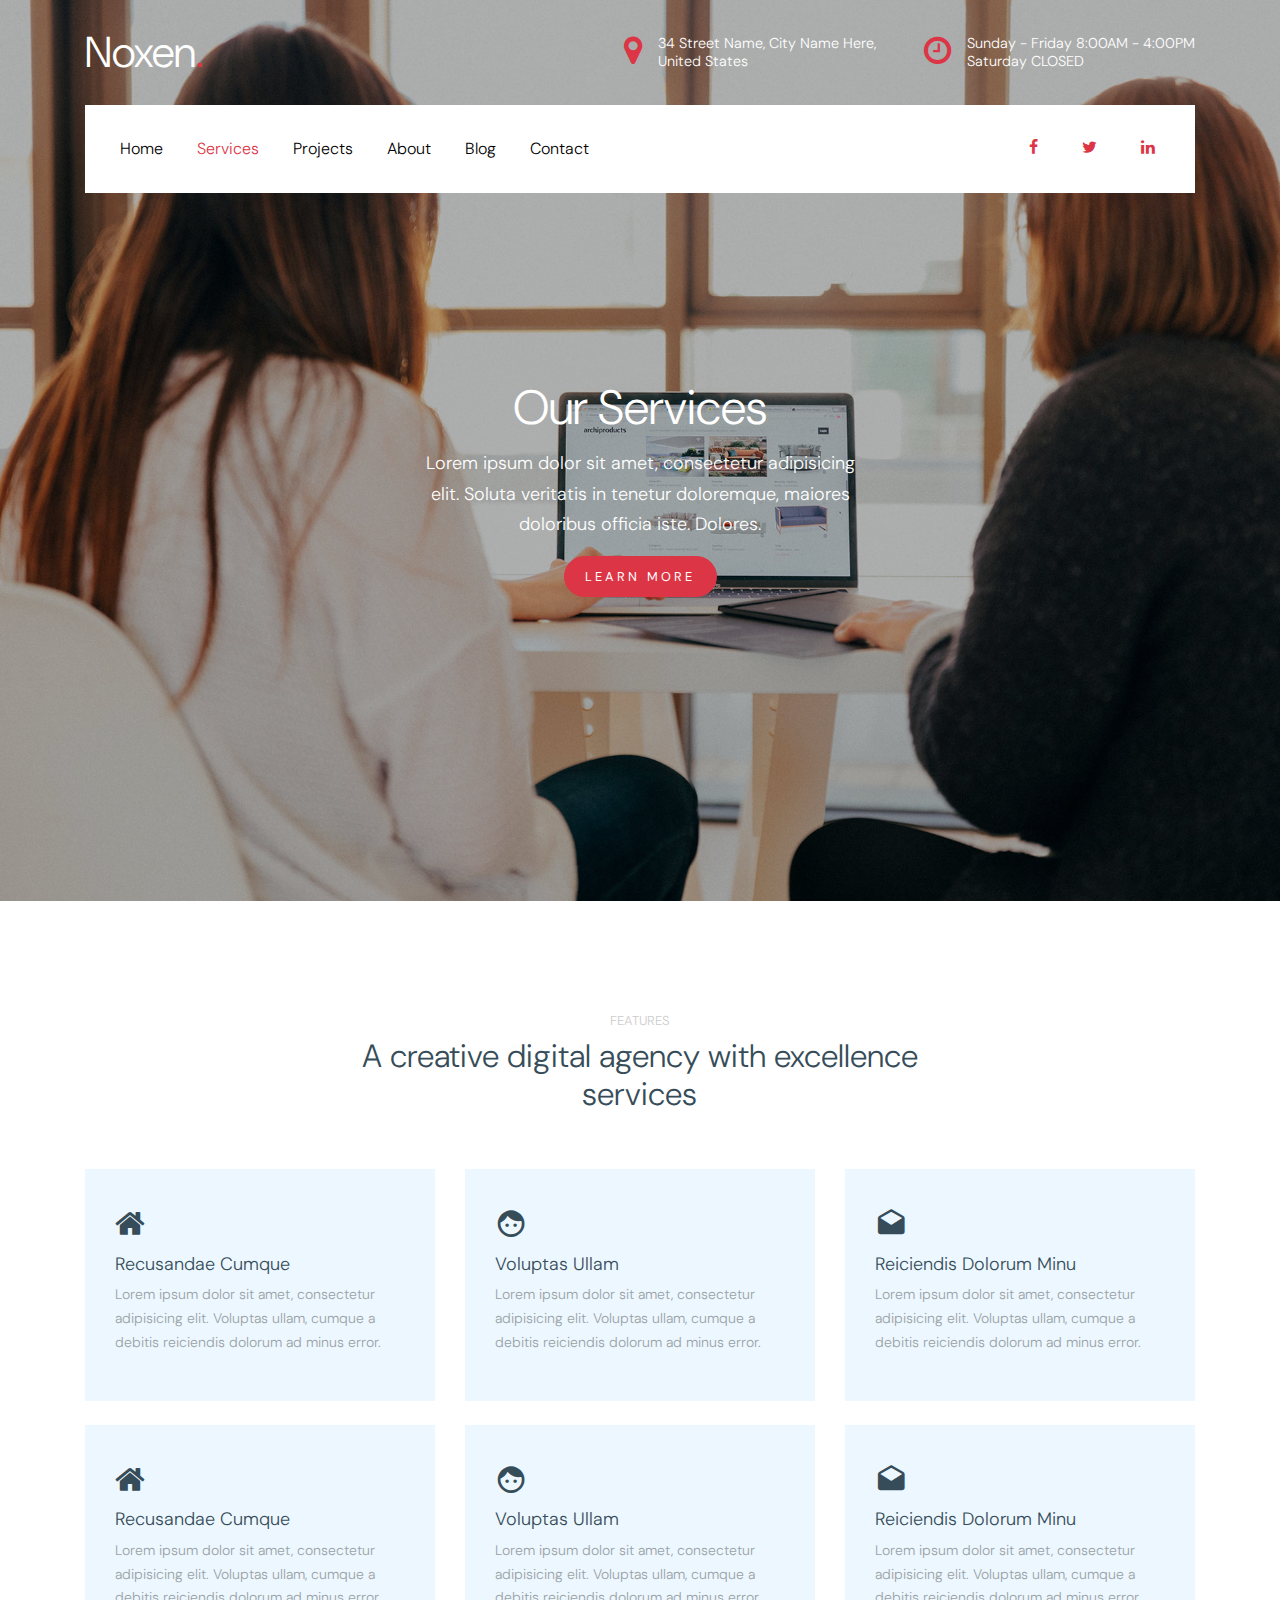
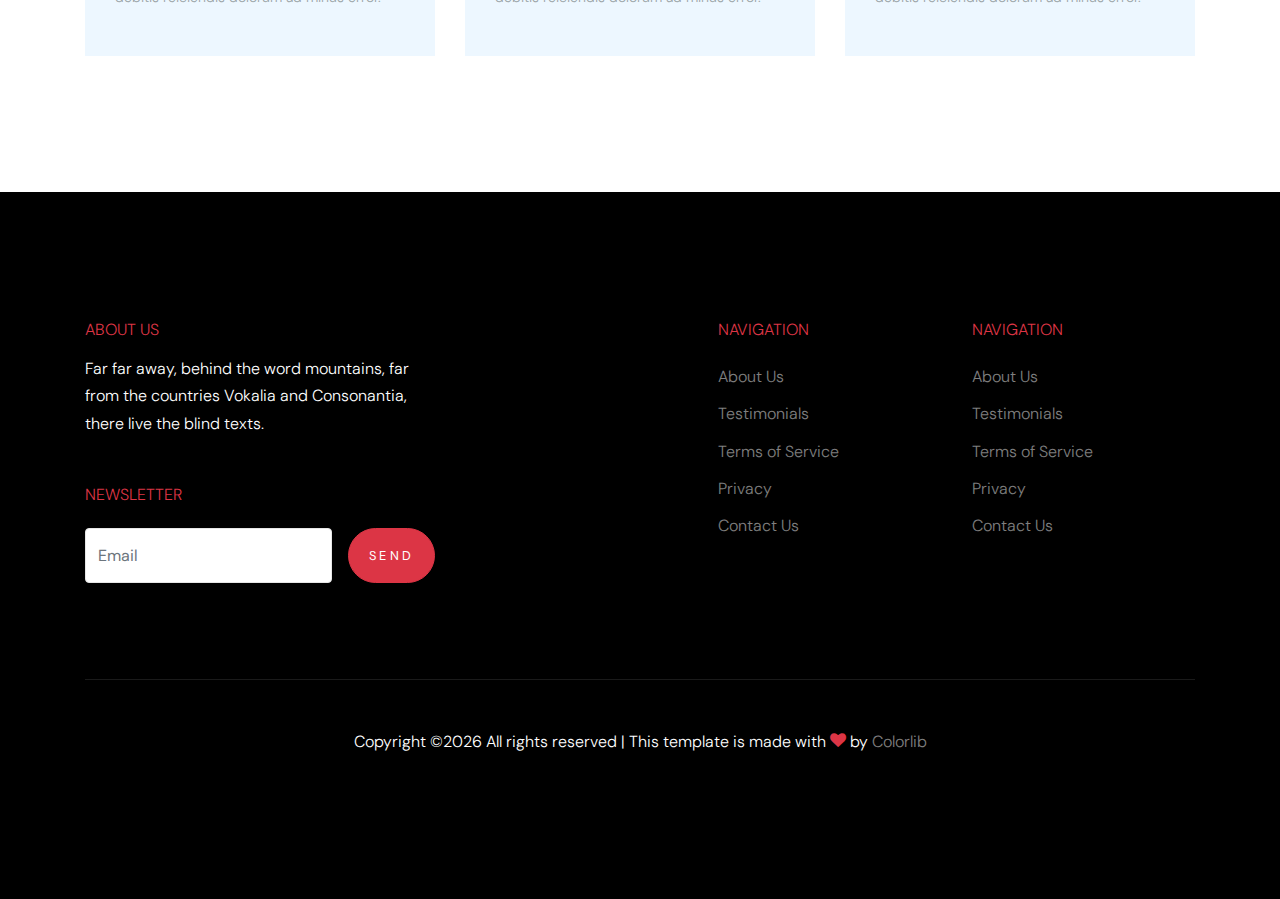
==== services.html @ 5e26e8f1 "first commit" ====
<!doctype html>
<html lang="en">

  <head>
    <title>Noxen &mdash; Website Template by Colorlib</title>
    <meta charset="utf-8">
    <meta name="viewport" content="width=device-width, initial-scale=1, shrink-to-fit=no">

    <link href="https://fonts.googleapis.com/css?family=DM+Sans:300,400,700&display=swap" rel="stylesheet">

    <link rel="stylesheet" href="fonts/icomoon/style.css">

    <link rel="stylesheet" href="css/bootstrap.min.css">
    <link rel="stylesheet" href="css/bootstrap-datepicker.css">
    <link rel="stylesheet" href="css/jquery.fancybox.min.css">
    <link rel="stylesheet" href="css/owl.carousel.min.css">
    <link rel="stylesheet" href="css/owl.theme.default.min.css">
    <link rel="stylesheet" href="fonts/flaticon/font/flaticon.css">
    <link rel="stylesheet" href="css/aos.css">

    <!-- MAIN CSS -->
    <link rel="stylesheet" href="css/style.css">

  </head>

  <body data-spy="scroll" data-target=".site-navbar-target" data-offset="300">

    
    <div class="site-wrap" id="home-section">

      <div class="site-mobile-menu site-navbar-target">
        <div class="site-mobile-menu-header">
          <div class="site-mobile-menu-close mt-3">
            <span class="icon-close2 js-menu-toggle"></span>
          </div>
        </div>
        <div class="site-mobile-menu-body"></div>
      </div>



      <header class="site-navbar site-navbar-target" role="banner">

        <div class="container mb-3">
          <div class="d-flex align-items-center">
            <div class="site-logo mr-auto">
              <a href="index.html">Noxen<span class="text-primary">.</span></a>
            </div>
            <div class="site-quick-contact d-none d-lg-flex ml-auto ">
              <div class="d-flex site-info align-items-center mr-5">
                <span class="block-icon mr-3"><span class="icon-map-marker"></span></span>
                <span>34 Street Name, City Name Here, <br> United States</span>
              </div>
              <div class="d-flex site-info align-items-center">
                <span class="block-icon mr-3"><span class="icon-clock-o"></span></span>
                <span>Sunday - Friday 8:00AM - 4:00PM <br> Saturday CLOSED</span>
              </div>
              
            </div>
          </div>
        </div>


        <div class="container">
          <div class="menu-wrap d-flex align-items-center">
            <span class="d-inline-block d-lg-none"><a href="#" class="text-black site-menu-toggle js-menu-toggle py-5"><span class="icon-menu h3 text-black"></span></a></span>

              

              <nav class="site-navigation text-left mr-auto d-none d-lg-block" role="navigation">
                <ul class="site-menu main-menu js-clone-nav mr-auto ">
                  <li><a href="index.html" class="nav-link">Home</a></li>
                  <li class="active"><a href="services.html" class="nav-link">Services</a></li>
                  <li><a href="projects.html" class="nav-link">Projects</a></li>
                  <li><a href="about.html" class="nav-link">About</a></li>
                  <li><a href="blog.html" class="nav-link">Blog</a></li>
                  <li><a href="contact.html" class="nav-link">Contact</a></li>
                </ul>
              </nav>

              <div class="top-social ml-auto">
                <a href="#"><span class="icon-facebook"></span></a>
                <a href="#"><span class="icon-twitter"></span></a>
                <a href="#"><span class="icon-linkedin"></span></a>
              </div>
          </div>
        </div>

       

      </header>

    

    <div class="ftco-blocks-cover-1">
      <div class="site-section-cover overlay" data-stellar-background-ratio="0.5" style="background-image: url('images/hero_1.jpg')">
        <div class="container">
          <div class="row align-items-center justify-content-center text-center">
            <div class="col-md-5 mt-5 pt-5">
              <h1 class="mb-3">Our Services</h1>
              <p>Lorem ipsum dolor sit amet, consectetur adipisicing elit. Soluta veritatis in tenetur doloremque, maiores doloribus officia iste. Dolores.</p>
              <p><a href="#" class="btn btn-primary">Learn More</a></p>
            </div>
          </div>
        </div>
      </div>
    </div>


    <div class="site-section">
      <div class="container">
        <div class="row justify-content-center text-center">
          <div class="col-md-7 mb-5">
            <h5 class="subtitle">Features</h5>
            <h2>A creative digital agency with excellence services</h2>
          </div>
        </div>
        <div class="row">
          <div class="col-md-6 col-lg-4 mb-4 mb-lg-4">
            <div class="feature-1">
              <span class="wrap-icon">
                <span class="icon-home"></span>
              </span>
              <h3>Recusandae Cumque</h3>
              <p>Lorem ipsum dolor sit amet, consectetur adipisicing elit. Voluptas ullam, cumque a debitis reiciendis dolorum ad minus error.</p>
            </div>
          </div>
          <div class="col-md-6 col-lg-4 mb-4 mb-lg-4">
            <div class="feature-1">
              <span class="wrap-icon">
                <span class="icon-face"></span>
              </span>
              <h3>Voluptas Ullam</h3>
              <p>Lorem ipsum dolor sit amet, consectetur adipisicing elit. Voluptas ullam, cumque a debitis reiciendis dolorum ad minus error.</p>
            </div>
          </div>
          <div class="col-md-6 col-lg-4 mb-4 mb-lg-4">
            <div class="feature-1">
              <span class="wrap-icon">
                <span class="icon-drafts"></span>
              </span>
              <h3>Reiciendis Dolorum Minu</h3>
              <p>Lorem ipsum dolor sit amet, consectetur adipisicing elit. Voluptas ullam, cumque a debitis reiciendis dolorum ad minus error.</p>
            </div>
          </div>

          <div class="col-md-6 col-lg-4 mb-4 mb-lg-4">
            <div class="feature-1">
              <span class="wrap-icon">
                <span class="icon-home"></span>
              </span>
              <h3>Recusandae Cumque</h3>
              <p>Lorem ipsum dolor sit amet, consectetur adipisicing elit. Voluptas ullam, cumque a debitis reiciendis dolorum ad minus error.</p>
            </div>
          </div>
          <div class="col-md-6 col-lg-4 mb-4 mb-lg-4">
            <div class="feature-1">
              <span class="wrap-icon">
                <span class="icon-face"></span>
              </span>
              <h3>Voluptas Ullam</h3>
              <p>Lorem ipsum dolor sit amet, consectetur adipisicing elit. Voluptas ullam, cumque a debitis reiciendis dolorum ad minus error.</p>
            </div>
          </div>
          <div class="col-md-6 col-lg-4 mb-4 mb-lg-4">
            <div class="feature-1">
              <span class="wrap-icon">
                <span class="icon-drafts"></span>
              </span>
              <h3>Reiciendis Dolorum Minu</h3>
              <p>Lorem ipsum dolor sit amet, consectetur adipisicing elit. Voluptas ullam, cumque a debitis reiciendis dolorum ad minus error.</p>
            </div>
          </div>

        </div>
        
      </div>
    </div>

    <footer class="site-footer">
      <div class="container">
        <div class="row">
          <div class="col-lg-4">
            <h2 class="footer-heading mb-3">About Us</h2>
                <p class="mb-5">Far far away, behind the word mountains, far from the countries Vokalia and Consonantia, there live the blind texts. </p>

                <h2 class="footer-heading mb-4">Newsletter</h2>
                <form action="#" class="d-flex" class="subscribe">
                  <input type="text" class="form-control mr-3" placeholder="Email">
                  <input type="submit" value="Send" class="btn btn-primary">
                </form>
          </div>
          <div class="col-lg-8 ml-auto">
            <div class="row">
              <div class="col-lg-4 ml-auto">
                <h2 class="footer-heading mb-4">Navigation</h2>
                <ul class="list-unstyled">
                  <li><a href="#">About Us</a></li>
                  <li><a href="#">Testimonials</a></li>
                  <li><a href="#">Terms of Service</a></li>
                  <li><a href="#">Privacy</a></li>
                  <li><a href="#">Contact Us</a></li>
                </ul>
              </div>
              <div class="col-lg-4">
                <h2 class="footer-heading mb-4">Navigation</h2>
                <ul class="list-unstyled">
                  <li><a href="#">About Us</a></li>
                  <li><a href="#">Testimonials</a></li>
                  <li><a href="#">Terms of Service</a></li>
                  <li><a href="#">Privacy</a></li>
                  <li><a href="#">Contact Us</a></li>
                </ul>
                
              </div>

              
              
            </div>
          </div>
        </div>
        <div class="row pt-5 mt-5 text-center">
          <div class="col-md-12">
            <div class="border-top pt-5">
              <p>
            <!-- Link back to Colorlib can't be removed. Template is licensed under CC BY 3.0. -->
            Copyright &copy;<script>document.write(new Date().getFullYear());</script> All rights reserved | This template is made with <i class="icon-heart text-danger" aria-hidden="true"></i> by <a href="https://colorlib.com" target="_blank" >Colorlib</a>
            <!-- Link back to Colorlib can't be removed. Template is licensed under CC BY 3.0. -->
            </p>
            </div>
          </div>

        </div>
      </div>
    </footer>

    </div>

    <script src="js/jquery-3.3.1.min.js"></script>
    <script src="js/jquery-migrate-3.0.0.js"></script>
    <script src="js/popper.min.js"></script>
    <script src="js/bootstrap.min.js"></script>
    <script src="js/owl.carousel.min.js"></script>
    <script src="js/jquery.sticky.js"></script>
    <script src="js/jquery.waypoints.min.js"></script>
    <script src="js/jquery.animateNumber.min.js"></script>
    <script src="js/jquery.fancybox.min.js"></script>
    <script src="js/jquery.stellar.min.js"></script>
    <script src="js/jquery.easing.1.3.js"></script>
    <script src="js/bootstrap-datepicker.min.js"></script>
    <script src="js/aos.js"></script>

    <script src="js/main.js"></script>

  </body>

</html>
---- fonts/icomoon/style.css ----
@font-face {
  font-family: 'icomoon';
  src:  url('fonts/icomoon.eot?10si43');
  src:  url('fonts/icomoon.eot?10si43#iefix') format('embedded-opentype'),
    url('fonts/icomoon.ttf?10si43') format('truetype'),
    url('fonts/icomoon.woff?10si43') format('woff'),
    url('fonts/icomoon.svg?10si43#icomoon') format('svg');
  font-weight: normal;
  font-style: normal;
}

[class^="icon-"], [class*=" icon-"] {
  /* use !important to prevent issues with browser extensions that change fonts */
  font-family: 'icomoon' !important;
  speak: none;
  font-style: normal;
  font-weight: normal;
  font-variant: normal;
  text-transform: none;
  line-height: 1;

  /* Better Font Rendering =========== */
  -webkit-font-smoothing: antialiased;
  -moz-osx-font-smoothing: grayscale;
}

.icon-asterisk:before {
  content: "\f069";
}
.icon-plus:before {
  content: "\f067";
}
.icon-question:before {
  content: "\f128";
}
.icon-minus:before {
  content: "\f068";
}
.icon-glass:before {
  content: "\f000";
}
.icon-music:before {
  content: "\f001";
}
.icon-search:before {
  content: "\f002";
}
.icon-envelope-o:before {
  content: "\f003";
}
.icon-heart:before {
  content: "\f004";
}
.icon-star:before {
  content: "\f005";
}
.icon-star-o:before {
  content: "\f006";
}
.icon-user:before {
  content: "\f007";
}
.icon-film:before {
  content: "\f008";
}
.icon-th-large:before {
  content: "\f009";
}
.icon-th:before {
  content: "\f00a";
}
.icon-th-list:before {
  content: "\f00b";
}
.icon-check:before {
  content: "\f00c";
}
.icon-close:before {
  content: "\f00d";
}
.icon-remove:before {
  content: "\f00d";
}
.icon-times:before {
  content: "\f00d";
}
.icon-search-plus:before {
  content: "\f00e";
}
.icon-search-minus:before {
  content: "\f010";
}
.icon-power-off:before {
  content: "\f011";
}
.icon-signal:before {
  content: "\f012";
}
.icon-cog:before {
  content: "\f013";
}
.icon-gear:before {
  content: "\f013";
}
.icon-trash-o:before {
  content: "\f014";
}
.icon-home:before {
  content: "\f015";
}
.icon-file-o:before {
  content: "\f016";
}
.icon-clock-o:before {
  content: "\f017";
}
.icon-road:before {
  content: "\f018";
}
.icon-download:before {
  content: "\f019";
}
.icon-arrow-circle-o-down:before {
  content: "\f01a";
}
.icon-arrow-circle-o-up:before {
  content: "\f01b";
}
.icon-inbox:before {
  content: "\f01c";
}
.icon-play-circle-o:before {
  content: "\f01d";
}
.icon-repeat:before {
  content: "\f01e";
}
.icon-rotate-right:before {
  content: "\f01e";
}
.icon-refresh:before {
  content: "\f021";
}
.icon-list-alt:before {
  content: "\f022";
}
.icon-lock:before {
  content: "\f023";
}
.icon-flag:before {
  content: "\f024";
}
.icon-headphones:before {
  content: "\f025";
}
.icon-volume-off:before {
  content: "\f026";
}
.icon-volume-down:before {
  content: "\f027";
}
.icon-volume-up:before {
  content: "\f028";
}
.icon-qrcode:before {
  content: "\f029";
}
.icon-barcode:before {
  content: "\f02a";
}
.icon-tag:before {
  content: "\f02b";
}
.icon-tags:before {
  content: "\f02c";
}
.icon-book:before {
  content: "\f02d";
}
.icon-bookmark:before {
  content: "\f02e";
}
.icon-print:before {
  content: "\f02f";
}
.icon-camera:before {
  content: "\f030";
}
.icon-font:before {
  content: "\f031";
}
.icon-bold:before {
  content: "\f032";
}
.icon-italic:before {
  content: "\f033";
}
.icon-text-height:before {
  content: "\f034";
}
.icon-text-width:before {
  content: "\f035";
}
.icon-align-left:before {
  content: "\f036";
}
.icon-align-center:before {
  content: "\f037";
}
.icon-align-right:before {
  content: "\f038";
}
.icon-align-justify:before {
  content: "\f039";
}
.icon-list:before {
  content: "\f03a";
}
.icon-dedent:before {
  content: "\f03b";
}
.icon-outdent:before {
  content: "\f03b";
}
.icon-indent:before {
  content: "\f03c";
}
.icon-video-camera:before {
  content: "\f03d";
}
.icon-image:before {
  content: "\f03e";
}
.icon-photo:before {
  content: "\f03e";
}
.icon-picture-o:before {
  content: "\f03e";
}
.icon-pencil:before {
  content: "\f040";
}
.icon-map-marker:before {
  content: "\f041";
}
.icon-adjust:before {
  content: "\f042";
}
.icon-tint:before {
  content: "\f043";
}
.icon-edit:before {
  content: "\f044";
}
.icon-pencil-square-o:before {
  content: "\f044";
}
.icon-share-square-o:before {
  content: "\f045";
}
.icon-check-square-o:before {
  content: "\f046";
}
.icon-arrows:before {
  content: "\f047";
}
.icon-step-backward:before {
  content: "\f048";
}
.icon-fast-backward:before {
  content: "\f049";
}
.icon-backward:before {
  content: "\f04a";
}
.icon-play:before {
  content: "\f04b";
}
.icon-pause:before {
  content: "\f04c";
}
.icon-stop:before {
  content: "\f04d";
}
.icon-forward:before {
  content: "\f04e";
}
.icon-fast-forward:before {
  content: "\f050";
}
.icon-step-forward:before {
  content: "\f051";
}
.icon-eject:before {
  content: "\f052";
}
.icon-chevron-left:before {
  content: "\f053";
}
.icon-chevron-right:before {
  content: "\f054";
}
.icon-plus-circle:before {
  content: "\f055";
}
.icon-minus-circle:before {
  content: "\f056";
}
.icon-times-circle:before {
  content: "\f057";
}
.icon-check-circle:before {
  content: "\f058";
}
.icon-question-circle:before {
  content: "\f059";
}
.icon-info-circle:before {
  content: "\f05a";
}
.icon-crosshairs:before {
  content: "\f05b";
}
.icon-times-circle-o:before {
  content: "\f05c";
}
.icon-check-circle-o:before {
  content: "\f05d";
}
.icon-ban:before {
  content: "\f05e";
}
.icon-arrow-left:before {
  content: "\f060";
}
.icon-arrow-right:before {
  content: "\f061";
}
.icon-arrow-up:before {
  content: "\f062";
}
.icon-arrow-down:before {
  content: "\f063";
}
.icon-mail-forward:before {
  content: "\f064";
}
.icon-share:before {
  content: "\f064";
}
.icon-expand:before {
  content: "\f065";
}
.icon-compress:before {
  content: "\f066";
}
.icon-exclamation-circle:before {
  content: "\f06a";
}
.icon-gift:before {
  content: "\f06b";
}
.icon-leaf:before {
  content: "\f06c";
}
.icon-fire:before {
  content: "\f06d";
}
.icon-eye:before {
  content: "\f06e";
}
.icon-eye-slash:before {
  content: "\f070";
}
.icon-exclamation-triangle:before {
  content: "\f071";
}
.icon-warning:before {
  content: "\f071";
}
.icon-plane:before {
  content: "\f072";
}
.icon-calendar:before {
  content: "\f073";
}
.icon-random:before {
  content: "\f074";
}
.icon-comment:before {
  content: "\f075";
}
.icon-magnet:before {
  content: "\f076";
}
.icon-chevron-up:before {
  content: "\f077";
}
.icon-chevron-down:before {
  content: "\f078";
}
.icon-retweet:before {
  content: "\f079";
}
.icon-shopping-cart:before {
  content: "\f07a";
}
.icon-folder:before {
  content: "\f07b";
}
.icon-folder-open:before {
  content: "\f07c";
}
.icon-arrows-v:before {
  content: "\f07d";
}
.icon-arrows-h:before {
  content: "\f07e";
}
.icon-bar-chart:before {
  content: "\f080";
}
.icon-bar-chart-o:before {
  content: "\f080";
}
.icon-twitter-square:before {
  content: "\f081";
}
.icon-facebook-square:before {
  content: "\f082";
}
.icon-camera-retro:before {
  content: "\f083";
}
.icon-key:before {
  content: "\f084";
}
.icon-cogs:before {
  content: "\f085";
}
.icon-gears:before {
  content: "\f085";
}
.icon-comments:before {
  content: "\f086";
}
.icon-thumbs-o-up:before {
  content: "\f087";
}
.icon-thumbs-o-down:before {
  content: "\f088";
}
.icon-star-half:before {
  content: "\f089";
}
.icon-heart-o:before {
  content: "\f08a";
}
.icon-sign-out:before {
  content: "\f08b";
}
.icon-linkedin-square:before {
  content: "\f08c";
}
.icon-thumb-tack:before {
  content: "\f08d";
}
.icon-external-link:before {
  content: "\f08e";
}
.icon-sign-in:before {
  content: "\f090";
}
.icon-trophy:before {
  content: "\f091";
}
.icon-github-square:before {
  content: "\f092";
}
.icon-upload:before {
  content: "\f093";
}
.icon-lemon-o:before {
  content: "\f094";
}
.icon-phone:before {
  content: "\f095";
}
.icon-square-o:before {
  content: "\f096";
}
.icon-bookmark-o:before {
  content: "\f097";
}
.icon-phone-square:before {
  content: "\f098";
}
.icon-twitter:before {
  content: "\f099";
}
.icon-facebook:before {
  content: "\f09a";
}
.icon-facebook-f:before {
  content: "\f09a";
}
.icon-github:before {
  content: "\f09b";
}
.icon-unlock:before {
  content: "\f09c";
}
.icon-credit-card:before {
  content: "\f09d";
}
.icon-feed:before {
  content: "\f09e";
}
.icon-rss:before {
  content: "\f09e";
}
.icon-hdd-o:before {
  content: "\f0a0";
}
.icon-bullhorn:before {
  content: "\f0a1";
}
.icon-bell-o:before {
  content: "\f0a2";
}
.icon-certificate:before {
  content: "\f0a3";
}
.icon-hand-o-right:before {
  content: "\f0a4";
}
.icon-hand-o-left:before {
  content: "\f0a5";
}
.icon-hand-o-up:before {
  content: "\f0a6";
}
.icon-hand-o-down:before {
  content: "\f0a7";
}
.icon-arrow-circle-left:before {
  content: "\f0a8";
}
.icon-arrow-circle-right:before {
  content: "\f0a9";
}
.icon-arrow-circle-up:before {
  content: "\f0aa";
}
.icon-arrow-circle-down:before {
  content: "\f0ab";
}
.icon-globe:before {
  content: "\f0ac";
}
.icon-wrench:before {
  content: "\f0ad";
}
.icon-tasks:before {
  content: "\f0ae";
}
.icon-filter:before {
  content: "\f0b0";
}
.icon-briefcase:before {
  content: "\f0b1";
}
.icon-arrows-alt:before {
  content: "\f0b2";
}
.icon-group:before {
  content: "\f0c0";
}
.icon-users:before {
  content: "\f0c0";
}
.icon-chain:before {
  content: "\f0c1";
}
.icon-link:before {
  content: "\f0c1";
}
.icon-cloud:before {
  content: "\f0c2";
}
.icon-flask:before {
  content: "\f0c3";
}
.icon-cut:before {
  content: "\f0c4";
}
.icon-scissors:before {
  content: "\f0c4";
}
.icon-copy:before {
  content: "\f0c5";
}
.icon-files-o:before {
  content: "\f0c5";
}
.icon-paperclip:before {
  content: "\f0c6";
}
.icon-floppy-o:before {
  content: "\f0c7";
}
.icon-save:before {
  content: "\f0c7";
}
.icon-square:before {
  content: "\f0c8";
}
.icon-bars:before {
  content: "\f0c9";
}
.icon-navicon:before {
  content: "\f0c9";
}
.icon-reorder:before {
  content: "\f0c9";
}
.icon-list-ul:before {
  content: "\f0ca";
}
.icon-list-ol:before {
  content: "\f0cb";
}
.icon-strikethrough:before {
  content: "\f0cc";
}
.icon-underline:before {
  content: "\f0cd";
}
.icon-table:before {
  content: "\f0ce";
}
.icon-magic:before {
  content: "\f0d0";
}
.icon-truck:before {
  content: "\f0d1";
}
.icon-pinterest:before {
  content: "\f0d2";
}
.icon-pinterest-square:before {
  content: "\f0d3";
}
.icon-google-plus-square:before {
  content: "\f0d4";
}
.icon-google-plus:before {
  content: "\f0d5";
}
.icon-money:before {
  content: "\f0d6";
}
.icon-caret-down:before {
  content: "\f0d7";
}
.icon-caret-up:before {
  content: "\f0d8";
}
.icon-caret-left:before {
  content: "\f0d9";
}
.icon-caret-right:before {
  content: "\f0da";
}
.icon-columns:before {
  content: "\f0db";
}
.icon-sort:before {
  content: "\f0dc";
}
.icon-unsorted:before {
  content: "\f0dc";
}
.icon-sort-desc:before {
  content: "\f0dd";
}
.icon-sort-down:before {
  content: "\f0dd";
}
.icon-sort-asc:before {
  content: "\f0de";
}
.icon-sort-up:before {
  content: "\f0de";
}
.icon-envelope:before {
  content: "\f0e0";
}
.icon-linkedin:before {
  content: "\f0e1";
}
.icon-rotate-left:before {
  content: "\f0e2";
}
.icon-undo:before {
  content: "\f0e2";
}
.icon-gavel:before {
  content: "\f0e3";
}
.icon-legal:before {
  content: "\f0e3";
}
.icon-dashboard:before {
  content: "\f0e4";
}
.icon-tachometer:before {
  content: "\f0e4";
}
.icon-comment-o:before {
  content: "\f0e5";
}
.icon-comments-o:before {
  content: "\f0e6";
}
.icon-bolt:before {
  content: "\f0e7";
}
.icon-flash:before {
  content: "\f0e7";
}
.icon-sitemap:before {
  content: "\f0e8";
}
.icon-umbrella:before {
  content: "\f0e9";
}
.icon-clipboard:before {
  content: "\f0ea";
}
.icon-paste:before {
  content: "\f0ea";
}
.icon-lightbulb-o:before {
  content: "\f0eb";
}
.icon-exchange:before {
  content: "\f0ec";
}
.icon-cloud-download:before {
  content: "\f0ed";
}
.icon-cloud-upload:before {
  content: "\f0ee";
}
.icon-user-md:before {
  content: "\f0f0";
}
.icon-stethoscope:before {
  content: "\f0f1";
}
.icon-suitcase:before {
  content: "\f0f2";
}
.icon-bell:before {
  content: "\f0f3";
}
.icon-coffee:before {
  content: "\f0f4";
}
.icon-cutlery:before {
  content: "\f0f5";
}
.icon-file-text-o:before {
  content: "\f0f6";
}
.icon-building-o:before {
  content: "\f0f7";
}
.icon-hospital-o:before {
  content: "\f0f8";
}
.icon-ambulance:before {
  content: "\f0f9";
}
.icon-medkit:before {
  content: "\f0fa";
}
.icon-fighter-jet:before {
  content: "\f0fb";
}
.icon-beer:before {
  content: "\f0fc";
}
.icon-h-square:before {
  content: "\f0fd";
}
.icon-plus-square:before {
  content: "\f0fe";
}
.icon-angle-double-left:before {
  content: "\f100";
}
.icon-angle-double-right:before {
  content: "\f101";
}
.icon-angle-double-up:before {
  content: "\f102";
}
.icon-angle-double-down:before {
  content: "\f103";
}
.icon-angle-left:before {
  content: "\f104";
}
.icon-angle-right:before {
  content: "\f105";
}
.icon-angle-up:before {
  content: "\f106";
}
.icon-angle-down:before {
  content: "\f107";
}
.icon-desktop:before {
  content: "\f108";
}
.icon-laptop:before {
  content: "\f109";
}
.icon-tablet:before {
  content: "\f10a";
}
.icon-mobile:before {
  content: "\f10b";
}
.icon-mobile-phone:before {
  content: "\f10b";
}
.icon-circle-o:before {
  content: "\f10c";
}
.icon-quote-left:before {
  content: "\f10d";
}
.icon-quote-right:before {
  content: "\f10e";
}
.icon-spinner:before {
  content: "\f110";
}
.icon-circle:before {
  content: "\f111";
}
.icon-mail-reply:before {
  content: "\f112";
}
.icon-reply:before {
  content: "\f112";
}
.icon-github-alt:before {
  content: "\f113";
}
.icon-folder-o:before {
  content: "\f114";
}
.icon-folder-open-o:before {
  content: "\f115";
}
.icon-smile-o:before {
  content: "\f118";
}
.icon-frown-o:before {
  content: "\f119";
}
.icon-meh-o:before {
  content: "\f11a";
}
.icon-gamepad:before {
  content: "\f11b";
}
.icon-keyboard-o:before {
  content: "\f11c";
}
.icon-flag-o:before {
  content: "\f11d";
}
.icon-flag-checkered:before {
  content: "\f11e";
}
.icon-terminal:before {
  content: "\f120";
}
.icon-code:before {
  content: "\f121";
}
.icon-mail-reply-all:before {
  content: "\f122";
}
.icon-reply-all:before {
  content: "\f122";
}
.icon-star-half-empty:before {
  content: "\f123";
}
.icon-star-half-full:before {
  content: "\f123";
}
.icon-star-half-o:before {
  content: "\f123";
}
.icon-location-arrow:before {
  content: "\f124";
}
.icon-crop:before {
  content: "\f125";
}
.icon-code-fork:before {
  content: "\f126";
}
.icon-chain-broken:before {
  content: "\f127";
}
.icon-unlink:before {
  content: "\f127";
}
.icon-info:before {
  content: "\f129";
}
.icon-exclamation:before {
  content: "\f12a";
}
.icon-superscript:before {
  content: "\f12b";
}
.icon-subscript:before {
  content: "\f12c";
}
.icon-eraser:before {
  content: "\f12d";
}
.icon-puzzle-piece:before {
  content: "\f12e";
}
.icon-microphone:before {
  content: "\f130";
}
.icon-microphone-slash:before {
  content: "\f131";
}
.icon-shield:before {
  content: "\f132";
}
.icon-calendar-o:before {
  content: "\f133";
}
.icon-fire-extinguisher:before {
  content: "\f134";
}
.icon-rocket:before {
  content: "\f135";
}
.icon-maxcdn:before {
  content: "\f136";
}
.icon-chevron-circle-left:before {
  content: "\f137";
}
.icon-chevron-circle-right:before {
  content: "\f138";
}
.icon-chevron-circle-up:before {
  content: "\f139";
}
.icon-chevron-circle-down:before {
  content: "\f13a";
}
.icon-html5:before {
  content: "\f13b";
}
.icon-css3:before {
  content: "\f13c";
}
.icon-anchor:before {
  content: "\f13d";
}
.icon-unlock-alt:before {
  content: "\f13e";
}
.icon-bullseye:before {
  content: "\f140";
}
.icon-ellipsis-h:before {
  content: "\f141";
}
.icon-ellipsis-v:before {
  content: "\f142";
}
.icon-rss-square:before {
  content: "\f143";
}
.icon-play-circle:before {
  content: "\f144";
}
.icon-ticket:before {
  content: "\f145";
}
.icon-minus-square:before {
  content: "\f146";
}
.icon-minus-square-o:before {
  content: "\f147";
}
.icon-level-up:before {
  content: "\f148";
}
.icon-level-down:before {
  content: "\f149";
}
.icon-check-square:before {
  content: "\f14a";
}
.icon-pencil-square:before {
  content: "\f14b";
}
.icon-external-link-square:before {
  content: "\f14c";
}
.icon-share-square:before {
  content: "\f14d";
}
.icon-compass:before {
  content: "\f14e";
}
.icon-caret-square-o-down:before {
  content: "\f150";
}
.icon-toggle-down:before {
  content: "\f150";
}
.icon-caret-square-o-up:before {
  content: "\f151";
}
.icon-toggle-up:before {
  content: "\f151";
}
.icon-caret-square-o-right:before {
  content: "\f152";
}
.icon-toggle-right:before {
  content: "\f152";
}
.icon-eur:before {
  content: "\f153";
}
.icon-euro:before {
  content: "\f153";
}
.icon-gbp:before {
  content: "\f154";
}
.icon-dollar:before {
  content: "\f155";
}
.icon-usd:before {
  content: "\f155";
}
.icon-inr:before {
  content: "\f156";
}
.icon-rupee:before {
  content: "\f156";
}
.icon-cny:before {
  content: "\f157";
}
.icon-jpy:before {
  content: "\f157";
}
.icon-rmb:before {
  content: "\f157";
}
.icon-yen:before {
  content: "\f157";
}
.icon-rouble:before {
  content: "\f158";
}
.icon-rub:before {
  content: "\f158";
}
.icon-ruble:before {
  content: "\f158";
}
.icon-krw:before {
  content: "\f159";
}
.icon-won:before {
  content: "\f159";
}
.icon-bitcoin:before {
  content: "\f15a";
}
.icon-btc:before {
  content: "\f15a";
}
.icon-file:before {
  content: "\f15b";
}
.icon-file-text:before {
  content: "\f15c";
}
.icon-sort-alpha-asc:before {
  content: "\f15d";
}
.icon-sort-alpha-desc:before {
  content: "\f15e";
}
.icon-sort-amount-asc:before {
  content: "\f160";
}
.icon-sort-amount-desc:before {
  content: "\f161";
}
.icon-sort-numeric-asc:before {
  content: "\f162";
}
.icon-sort-numeric-desc:before {
  content: "\f163";
}
.icon-thumbs-up:before {
  content: "\f164";
}
.icon-thumbs-down:before {
  content: "\f165";
}
.icon-youtube-square:before {
  content: "\f166";
}
.icon-youtube:before {
  content: "\f167";
}
.icon-xing:before {
  content: "\f168";
}
.icon-xing-square:before {
  content: "\f169";
}
.icon-youtube-play:before {
  content: "\f16a";
}
.icon-dropbox:before {
  content: "\f16b";
}
.icon-stack-overflow:before {
  content: "\f16c";
}
.icon-instagram:before {
  content: "\f16d";
}
.icon-flickr:before {
  content: "\f16e";
}
.icon-adn:before {
  content: "\f170";
}
.icon-bitbucket:before {
  content: "\f171";
}
.icon-bitbucket-square:before {
  content: "\f172";
}
.icon-tumblr:before {
  content: "\f173";
}
.icon-tumblr-square:before {
  content: "\f174";
}
.icon-long-arrow-down:before {
  content: "\f175";
}
.icon-long-arrow-up:before {
  content: "\f176";
}
.icon-long-arrow-left:before {
  content: "\f177";
}
.icon-long-arrow-right:before {
  content: "\f178";
}
.icon-apple:before {
  content: "\f179";
}
.icon-windows:before {
  content: "\f17a";
}
.icon-android:before {
  content: "\f17b";
}
.icon-linux:before {
  content: "\f17c";
}
.icon-dribbble:before {
  content: "\f17d";
}
.icon-skype:before {
  content: "\f17e";
}
.icon-foursquare:before {
  content: "\f180";
}
.icon-trello:before {
  content: "\f181";
}
.icon-female:before {
  content: "\f182";
}
.icon-male:before {
  content: "\f183";
}
.icon-gittip:before {
  content: "\f184";
}
.icon-gratipay:before {
  content: "\f184";
}
.icon-sun-o:before {
  content: "\f185";
}
.icon-moon-o:before {
  content: "\f186";
}
.icon-archive:before {
  content: "\f187";
}
.icon-bug:before {
  content: "\f188";
}
.icon-vk:before {
  content: "\f189";
}
.icon-weibo:before {
  content: "\f18a";
}
.icon-renren:before {
  content: "\f18b";
}
.icon-pagelines:before {
  content: "\f18c";
}
.icon-stack-exchange:before {
  content: "\f18d";
}
.icon-arrow-circle-o-right:before {
  content: "\f18e";
}
.icon-arrow-circle-o-left:before {
  content: "\f190";
}
.icon-caret-square-o-left:before {
  content: "\f191";
}
.icon-toggle-left:before {
  content: "\f191";
}
.icon-dot-circle-o:before {
  content: "\f192";
}
.icon-wheelchair:before {
  content: "\f193";
}
.icon-vimeo-square:before {
  content: "\f194";
}
.icon-try:before {
  content: "\f195";
}
.icon-turkish-lira:before {
  content: "\f195";
}
.icon-plus-square-o:before {
  content: "\f196";
}
.icon-space-shuttle:before {
  content: "\f197";
}
.icon-slack:before {
  content: "\f198";
}
.icon-envelope-square:before {
  content: "\f199";
}
.icon-wordpress:before {
  content: "\f19a";
}
.icon-openid:before {
  content: "\f19b";
}
.icon-bank:before {
  content: "\f19c";
}
.icon-institution:before {
  content: "\f19c";
}
.icon-university:before {
  content: "\f19c";
}
.icon-graduation-cap:before {
  content: "\f19d";
}
.icon-mortar-board:before {
  content: "\f19d";
}
.icon-yahoo:before {
  content: "\f19e";
}
.icon-google:before {
  content: "\f1a0";
}
.icon-reddit:before {
  content: "\f1a1";
}
.icon-reddit-square:before {
  content: "\f1a2";
}
.icon-stumbleupon-circle:before {
  content: "\f1a3";
}
.icon-stumbleupon:before {
  content: "\f1a4";
}
.icon-delicious:before {
  content: "\f1a5";
}
.icon-digg:before {
  content: "\f1a6";
}
.icon-pied-piper-pp:before {
  content: "\f1a7";
}
.icon-pied-piper-alt:before {
  content: "\f1a8";
}
.icon-drupal:before {
  content: "\f1a9";
}
.icon-joomla:before {
  content: "\f1aa";
}
.icon-language:before {
  content: "\f1ab";
}
.icon-fax:before {
  content: "\f1ac";
}
.icon-building:before {
  content: "\f1ad";
}
.icon-child:before {
  content: "\f1ae";
}
.icon-paw:before {
  content: "\f1b0";
}
.icon-spoon:before {
  content: "\f1b1";
}
.icon-cube:before {
  content: "\f1b2";
}
.icon-cubes:before {
  content: "\f1b3";
}
.icon-behance:before {
  content: "\f1b4";
}
.icon-behance-square:before {
  content: "\f1b5";
}
.icon-steam:before {
  content: "\f1b6";
}
.icon-steam-square:before {
  content: "\f1b7";
}
.icon-recycle:before {
  content: "\f1b8";
}
.icon-automobile:before {
  content: "\f1b9";
}
.icon-car:before {
  content: "\f1b9";
}
.icon-cab:before {
  content: "\f1ba";
}
.icon-taxi:before {
  content: "\f1ba";
}
.icon-tree:before {
  content: "\f1bb";
}
.icon-spotify:before {
  content: "\f1bc";
}
.icon-deviantart:before {
  content: "\f1bd";
}
.icon-soundcloud:before {
  content: "\f1be";
}
.icon-database:before {
  content: "\f1c0";
}
.icon-file-pdf-o:before {
  content: "\f1c1";
}
.icon-file-word-o:before {
  content: "\f1c2";
}
.icon-file-excel-o:before {
  content: "\f1c3";
}
.icon-file-powerpoint-o:before {
  content: "\f1c4";
}
.icon-file-image-o:before {
  content: "\f1c5";
}
.icon-file-photo-o:before {
  content: "\f1c5";
}
.icon-file-picture-o:before {
  content: "\f1c5";
}
.icon-file-archive-o:before {
  content: "\f1c6";
}
.icon-file-zip-o:before {
  content: "\f1c6";
}
.icon-file-audio-o:before {
  content: "\f1c7";
}
.icon-file-sound-o:before {
  content: "\f1c7";
}
.icon-file-movie-o:before {
  content: "\f1c8";
}
.icon-file-video-o:before {
  content: "\f1c8";
}
.icon-file-code-o:before {
  content: "\f1c9";
}
.icon-vine:before {
  content: "\f1ca";
}
.icon-codepen:before {
  content: "\f1cb";
}
.icon-jsfiddle:before {
  content: "\f1cc";
}
.icon-life-bouy:before {
  content: "\f1cd";
}
.icon-life-buoy:before {
  content: "\f1cd";
}
.icon-life-ring:before {
  content: "\f1cd";
}
.icon-life-saver:before {
  content: "\f1cd";
}
.icon-support:before {
  content: "\f1cd";
}
.icon-circle-o-notch:before {
  content: "\f1ce";
}
.icon-ra:before {
  content: "\f1d0";
}
.icon-rebel:before {
  content: "\f1d0";
}
.icon-resistance:before {
  content: "\f1d0";
}
.icon-empire:before {
  content: "\f1d1";
}
.icon-ge:before {
  content: "\f1d1";
}
.icon-git-square:before {
  content: "\f1d2";
}
.icon-git:before {
  content: "\f1d3";
}
.icon-hacker-news:before {
  content: "\f1d4";
}
.icon-y-combinator-square:before {
  content: "\f1d4";
}
.icon-yc-square:before {
  content: "\f1d4";
}
.icon-tencent-weibo:before {
  content: "\f1d5";
}
.icon-qq:before {
  content: "\f1d6";
}
.icon-wechat:before {
  content: "\f1d7";
}
.icon-weixin:before {
  content: "\f1d7";
}
.icon-paper-plane:before {
  content: "\f1d8";
}
.icon-send:before {
  content: "\f1d8";
}
.icon-paper-plane-o:before {
  content: "\f1d9";
}
.icon-send-o:before {
  content: "\f1d9";
}
.icon-history:before {
  content: "\f1da";
}
.icon-circle-thin:before {
  content: "\f1db";
}
.icon-header:before {
  content: "\f1dc";
}
.icon-paragraph:before {
  content: "\f1dd";
}
.icon-sliders:before {
  content: "\f1de";
}
.icon-share-alt:before {
  content: "\f1e0";
}
.icon-share-alt-square:before {
  content: "\f1e1";
}
.icon-bomb:before {
  content: "\f1e2";
}
.icon-futbol-o:before {
  content: "\f1e3";
}
.icon-soccer-ball-o:before {
  content: "\f1e3";
}
.icon-tty:before {
  content: "\f1e4";
}
.icon-binoculars:before {
  content: "\f1e5";
}
.icon-plug:before {
  content: "\f1e6";
}
.icon-slideshare:before {
  content: "\f1e7";
}
.icon-twitch:before {
  content: "\f1e8";
}
.icon-yelp:before {
  content: "\f1e9";
}
.icon-newspaper-o:before {
  content: "\f1ea";
}
.icon-wifi:before {
  content: "\f1eb";
}
.icon-calculator:before {
  content: "\f1ec";
}
.icon-paypal:before {
  content: "\f1ed";
}
.icon-google-wallet:before {
  content: "\f1ee";
}
.icon-cc-visa:before {
  content: "\f1f0";
}
.icon-cc-mastercard:before {
  content: "\f1f1";
}
.icon-cc-discover:before {
  content: "\f1f2";
}
.icon-cc-amex:before {
  content: "\f1f3";
}
.icon-cc-paypal:before {
  content: "\f1f4";
}
.icon-cc-stripe:before {
  content: "\f1f5";
}
.icon-bell-slash:before {
  content: "\f1f6";
}
.icon-bell-slash-o:before {
  content: "\f1f7";
}
.icon-trash:before {
  content: "\f1f8";
}
.icon-copyright:before {
  content: "\f1f9";
}
.icon-at:before {
  content: "\f1fa";
}
.icon-eyedropper:before {
  content: "\f1fb";
}
.icon-paint-brush:before {
  content: "\f1fc";
}
.icon-birthday-cake:before {
  content: "\f1fd";
}
.icon-area-chart:before {
  content: "\f1fe";
}
.icon-pie-chart:before {
  content: "\f200";
}
.icon-line-chart:before {
  content: "\f201";
}
.icon-lastfm:before {
  content: "\f202";
}
.icon-lastfm-square:before {
  content: "\f203";
}
.icon-toggle-off:before {
  content: "\f204";
}
.icon-toggle-on:before {
  content: "\f205";
}
.icon-bicycle:before {
  content: "\f206";
}
.icon-bus:before {
  content: "\f207";
}
.icon-ioxhost:before {
  content: "\f208";
}
.icon-angellist:before {
  content: "\f209";
}
.icon-cc:before {
  content: "\f20a";
}
.icon-ils:before {
  content: "\f20b";
}
.icon-shekel:before {
  content: "\f20b";
}
.icon-sheqel:before {
  content: "\f20b";
}
.icon-meanpath:before {
  content: "\f20c";
}
.icon-buysellads:before {
  content: "\f20d";
}
.icon-connectdevelop:before {
  content: "\f20e";
}
.icon-dashcube:before {
  content: "\f210";
}
.icon-forumbee:before {
  content: "\f211";
}
.icon-leanpub:before {
  content: "\f212";
}
.icon-sellsy:before {
  content: "\f213";
}
.icon-shirtsinbulk:before {
  content: "\f214";
}
.icon-simplybuilt:before {
  content: "\f215";
}
.icon-skyatlas:before {
  content: "\f216";
}
.icon-cart-plus:before {
  content: "\f217";
}
.icon-cart-arrow-down:before {
  content: "\f218";
}
.icon-diamond:before {
  content: "\f219";
}
.icon-ship:before {
  content: "\f21a";
}
.icon-user-secret:before {
  content: "\f21b";
}
.icon-motorcycle:before {
  content: "\f21c";
}
.icon-street-view:before {
  content: "\f21d";
}
.icon-heartbeat:before {
  content: "\f21e";
}
.icon-venus:before {
  content: "\f221";
}
.icon-mars:before {
  content: "\f222";
}
.icon-mercury:before {
  content: "\f223";
}
.icon-intersex:before {
  content: "\f224";
}
.icon-transgender:before {
  content: "\f224";
}
.icon-transgender-alt:before {
  content: "\f225";
}
.icon-venus-double:before {
  content: "\f226";
}
.icon-mars-double:before {
  content: "\f227";
}
.icon-venus-mars:before {
  content: "\f228";
}
.icon-mars-stroke:before {
  content: "\f229";
}
.icon-mars-stroke-v:before {
  content: "\f22a";
}
.icon-mars-stroke-h:before {
  content: "\f22b";
}
.icon-neuter:before {
  content: "\f22c";
}
.icon-genderless:before {
  content: "\f22d";
}
.icon-facebook-official:before {
  content: "\f230";
}
.icon-pinterest-p:before {
  content: "\f231";
}
.icon-whatsapp:before {
  content: "\f232";
}
.icon-server:before {
  content: "\f233";
}
.icon-user-plus:before {
  content: "\f234";
}
.icon-user-times:before {
  content: "\f235";
}
.icon-bed:before {
  content: "\f236";
}
.icon-hotel:before {
  content: "\f236";
}
.icon-viacoin:before {
  content: "\f237";
}
.icon-train:before {
  content: "\f238";
}
.icon-subway:before {
  content: "\f239";
}
.icon-medium:before {
  content: "\f23a";
}
.icon-y-combinator:before {
  content: "\f23b";
}
.icon-yc:before {
  content: "\f23b";
}
.icon-optin-monster:before {
  content: "\f23c";
}
.icon-opencart:before {
  content: "\f23d";
}
.icon-expeditedssl:before {
  content: "\f23e";
}
.icon-battery:before {
  content: "\f240";
}
.icon-battery-4:before {
  content: "\f240";
}
.icon-battery-full:before {
  content: "\f240";
}
.icon-battery-3:before {
  content: "\f241";
}
.icon-battery-three-quarters:before {
  content: "\f241";
}
.icon-battery-2:before {
  content: "\f242";
}
.icon-battery-half:before {
  content: "\f242";
}
.icon-battery-1:before {
  content: "\f243";
}
.icon-battery-quarter:before {
  content: "\f243";
}
.icon-battery-0:before {
  content: "\f244";
}
.icon-battery-empty:before {
  content: "\f244";
}
.icon-mouse-pointer:before {
  content: "\f245";
}
.icon-i-cursor:before {
  content: "\f246";
}
.icon-object-group:before {
  content: "\f247";
}
.icon-object-ungroup:before {
  content: "\f248";
}
.icon-sticky-note:before {
  content: "\f249";
}
.icon-sticky-note-o:before {
  content: "\f24a";
}
.icon-cc-jcb:before {
  content: "\f24b";
}
.icon-cc-diners-club:before {
  content: "\f24c";
}
.icon-clone:before {
  content: "\f24d";
}
.icon-balance-scale:before {
  content: "\f24e";
}
.icon-hourglass-o:before {
  content: "\f250";
}
.icon-hourglass-1:before {
  content: "\f251";
}
.icon-hourglass-start:before {
  content: "\f251";
}
.icon-hourglass-2:before {
  content: "\f252";
}
.icon-hourglass-half:before {
  content: "\f252";
}
.icon-hourglass-3:before {
  content: "\f253";
}
.icon-hourglass-end:before {
  content: "\f253";
}
.icon-hourglass:before {
  content: "\f254";
}
.icon-hand-grab-o:before {
  content: "\f255";
}
.icon-hand-rock-o:before {
  content: "\f255";
}
.icon-hand-paper-o:before {
  content: "\f256";
}
.icon-hand-stop-o:before {
  content: "\f256";
}
.icon-hand-scissors-o:before {
  content: "\f257";
}
.icon-hand-lizard-o:before {
  content: "\f258";
}
.icon-hand-spock-o:before {
  content: "\f259";
}
.icon-hand-pointer-o:before {
  content: "\f25a";
}
.icon-hand-peace-o:before {
  content: "\f25b";
}
.icon-trademark:before {
  content: "\f25c";
}
.icon-registered:before {
  content: "\f25d";
}
.icon-creative-commons:before {
  content: "\f25e";
}
.icon-gg:before {
  content: "\f260";
}
.icon-gg-circle:before {
  content: "\f261";
}
.icon-tripadvisor:before {
  content: "\f262";
}
.icon-odnoklassniki:before {
  content: "\f263";
}
.icon-odnoklassniki-square:before {
  content: "\f264";
}
.icon-get-pocket:before {
  content: "\f265";
}
.icon-wikipedia-w:before {
  content: "\f266";
}
.icon-safari:before {
  content: "\f267";
}
.icon-chrome:before {
  content: "\f268";
}
.icon-firefox:before {
  content: "\f269";
}
.icon-opera:before {
  content: "\f26a";
}
.icon-internet-explorer:before {
  content: "\f26b";
}
.icon-television:before {
  content: "\f26c";
}
.icon-tv:before {
  content: "\f26c";
}
.icon-contao:before {
  content: "\f26d";
}
.icon-500px:before {
  content: "\f26e";
}
.icon-amazon:before {
  content: "\f270";
}
.icon-calendar-plus-o:before {
  content: "\f271";
}
.icon-calendar-minus-o:before {
  content: "\f272";
}
.icon-calendar-times-o:before {
  content: "\f273";
}
.icon-calendar-check-o:before {
  content: "\f274";
}
.icon-industry:before {
  content: "\f275";
}
.icon-map-pin:before {
  content: "\f276";
}
.icon-map-signs:before {
  content: "\f277";
}
.icon-map-o:before {
  content: "\f278";
}
.icon-map:before {
  content: "\f279";
}
.icon-commenting:before {
  content: "\f27a";
}
.icon-commenting-o:before {
  content: "\f27b";
}
.icon-houzz:before {
  content: "\f27c";
}
.icon-vimeo:before {
  content: "\f27d";
}
.icon-black-tie:before {
  content: "\f27e";
}
.icon-fonticons:before {
  content: "\f280";
}
.icon-reddit-alien:before {
  content: "\f281";
}
.icon-edge:before {
  content: "\f282";
}
.icon-credit-card-alt:before {
  content: "\f283";
}
.icon-codiepie:before {
  content: "\f284";
}
.icon-modx:before {
  content: "\f285";
}
.icon-fort-awesome:before {
  content: "\f286";
}
.icon-usb:before {
  content: "\f287";
}
.icon-product-hunt:before {
  content: "\f288";
}
.icon-mixcloud:before {
  content: "\f289";
}
.icon-scribd:before {
  content: "\f28a";
}
.icon-pause-circle:before {
  content: "\f28b";
}
.icon-pause-circle-o:before {
  content: "\f28c";
}
.icon-stop-circle:before {
  content: "\f28d";
}
.icon-stop-circle-o:before {
  content: "\f28e";
}
.icon-shopping-bag:before {
  content: "\f290";
}
.icon-shopping-basket:before {
  content: "\f291";
}
.icon-hashtag:before {
  content: "\f292";
}
.icon-bluetooth:before {
  content: "\f293";
}
.icon-bluetooth-b:before {
  content: "\f294";
}
.icon-percent:before {
  content: "\f295";
}
.icon-gitlab:before {
  content: "\f296";
}
.icon-wpbeginner:before {
  content: "\f297";
}
.icon-wpforms:before {
  content: "\f298";
}
.icon-envira:before {
  content: "\f299";
}
.icon-universal-access:before {
  content: "\f29a";
}
.icon-wheelchair-alt:before {
  content: "\f29b";
}
.icon-question-circle-o:before {
  content: "\f29c";
}
.icon-blind:before {
  content: "\f29d";
}
.icon-audio-description:before {
  content: "\f29e";
}
.icon-volume-control-phone:before {
  content: "\f2a0";
}
.icon-braille:before {
  content: "\f2a1";
}
.icon-assistive-listening-systems:before {
  content: "\f2a2";
}
.icon-american-sign-language-interpreting:before {
  content: "\f2a3";
}
.icon-asl-interpreting:before {
  content: "\f2a3";
}
.icon-deaf:before {
  content: "\f2a4";
}
.icon-deafness:before {
  content: "\f2a4";
}
.icon-hard-of-hearing:before {
  content: "\f2a4";
}
.icon-glide:before {
  content: "\f2a5";
}
.icon-glide-g:before {
  content: "\f2a6";
}
.icon-sign-language:before {
  content: "\f2a7";
}
.icon-signing:before {
  content: "\f2a7";
}
.icon-low-vision:before {
  content: "\f2a8";
}
.icon-viadeo:before {
  content: "\f2a9";
}
.icon-viadeo-square:before {
  content: "\f2aa";
}
.icon-snapchat:before {
  content: "\f2ab";
}
.icon-snapchat-ghost:before {
  content: "\f2ac";
}
.icon-snapchat-square:before {
  content: "\f2ad";
}
.icon-pied-piper:before {
  content: "\f2ae";
}
.icon-first-order:before {
  content: "\f2b0";
}
.icon-yoast:before {
  content: "\f2b1";
}
.icon-themeisle:before {
  content: "\f2b2";
}
.icon-google-plus-circle:before {
  content: "\f2b3";
}
.icon-google-plus-official:before {
  content: "\f2b3";
}
.icon-fa:before {
  content: "\f2b4";
}
.icon-font-awesome:before {
  content: "\f2b4";
}
.icon-handshake-o:before {
  content: "\f2b5";
}
.icon-envelope-open:before {
  content: "\f2b6";
}
.icon-envelope-open-o:before {
  content: "\f2b7";
}
.icon-linode:before {
  content: "\f2b8";
}
.icon-address-book:before {
  content: "\f2b9";
}
.icon-address-book-o:before {
  content: "\f2ba";
}
.icon-address-card:before {
  content: "\f2bb";
}
.icon-vcard:before {
  content: "\f2bb";
}
.icon-address-card-o:before {
  content: "\f2bc";
}
.icon-vcard-o:before {
  content: "\f2bc";
}
.icon-user-circle:before {
  content: "\f2bd";
}
.icon-user-circle-o:before {
  content: "\f2be";
}
.icon-user-o:before {
  content: "\f2c0";
}
.icon-id-badge:before {
  content: "\f2c1";
}
.icon-drivers-license:before {
  content: "\f2c2";
}
.icon-id-card:before {
  content: "\f2c2";
}
.icon-drivers-license-o:before {
  content: "\f2c3";
}
.icon-id-card-o:before {
  content: "\f2c3";
}
.icon-quora:before {
  content: "\f2c4";
}
.icon-free-code-camp:before {
  content: "\f2c5";
}
.icon-telegram:before {
  content: "\f2c6";
}
.icon-thermometer:before {
  content: "\f2c7";
}
.icon-thermometer-4:before {
  content: "\f2c7";
}
.icon-thermometer-full:before {
  content: "\f2c7";
}
.icon-thermometer-3:before {
  content: "\f2c8";
}
.icon-thermometer-three-quarters:before {
  content: "\f2c8";
}
.icon-thermometer-2:before {
  content: "\f2c9";
}
.icon-thermometer-half:before {
  content: "\f2c9";
}
.icon-thermometer-1:before {
  content: "\f2ca";
}
.icon-thermometer-quarter:before {
  content: "\f2ca";
}
.icon-thermometer-0:before {
  content: "\f2cb";
}
.icon-thermometer-empty:before {
  content: "\f2cb";
}
.icon-shower:before {
  content: "\f2cc";
}
.icon-bath:before {
  content: "\f2cd";
}
.icon-bathtub:before {
  content: "\f2cd";
}
.icon-s15:before {
  content: "\f2cd";
}
.icon-podcast:before {
  content: "\f2ce";
}
.icon-window-maximize:before {
  content: "\f2d0";
}
.icon-window-minimize:before {
  content: "\f2d1";
}
.icon-window-restore:before {
  content: "\f2d2";
}
.icon-times-rectangle:before {
  content: "\f2d3";
}
.icon-window-close:before {
  content: "\f2d3";
}
.icon-times-rectangle-o:before {
  content: "\f2d4";
}
.icon-window-close-o:before {
  content: "\f2d4";
}
.icon-bandcamp:before {
  content: "\f2d5";
}
.icon-grav:before {
  content: "\f2d6";
}
.icon-etsy:before {
  content: "\f2d7";
}
.icon-imdb:before {
  content: "\f2d8";
}
.icon-ravelry:before {
  content: "\f2d9";
}
.icon-eercast:before {
  content: "\f2da";
}
.icon-microchip:before {
  content: "\f2db";
}
.icon-snowflake-o:before {
  content: "\f2dc";
}
.icon-superpowers:before {
  content: "\f2dd";
}
.icon-wpexplorer:before {
  content: "\f2de";
}
.icon-meetup:before {
  content: "\f2e0";
}
.icon-3d_rotation:before {
  content: "\e84d";
}
.icon-ac_unit:before {
  content: "\eb3b";
}
.icon-alarm:before {
  content: "\e855";
}
.icon-access_alarms:before {
  content: "\e191";
}
.icon-schedule:before {
  content: "\e8b5";
}
.icon-accessibility:before {
  content: "\e84e";
}
.icon-accessible:before {
  content: "\e914";
}
.icon-account_balance:before {
  content: "\e84f";
}
.icon-account_balance_wallet:before {
  content: "\e850";
}
.icon-account_box:before {
  content: "\e851";
}
.icon-account_circle:before {
  content: "\e853";
}
.icon-adb:before {
  content: "\e60e";
}
.icon-add:before {
  content: "\e145";
}
.icon-add_a_photo:before {
  content: "\e439";
}
.icon-alarm_add:before {
  content: "\e856";
}
.icon-add_alert:before {
  content: "\e003";
}
.icon-add_box:before {
  content: "\e146";
}
.icon-add_circle:before {
  content: "\e147";
}
.icon-control_point:before {
  content: "\e3ba";
}
.icon-add_location:before {
  content: "\e567";
}
.icon-add_shopping_cart:before {
  content: "\e854";
}
.icon-queue:before {
  content: "\e03c";
}
.icon-add_to_queue:before {
  content: "\e05c";
}
.icon-adjust2:before {
  content: "\e39e";
}
.icon-airline_seat_flat:before {
  content: "\e630";
}
.icon-airline_seat_flat_angled:before {
  content: "\e631";
}
.icon-airline_seat_individual_suite:before {
  content: "\e632";
}
.icon-airline_seat_legroom_extra:before {
  content: "\e633";
}
.icon-airline_seat_legroom_normal:before {
  content: "\e634";
}
.icon-airline_seat_legroom_reduced:before {
  content: "\e635";
}
.icon-airline_seat_recline_extra:before {
  content: "\e636";
}
.icon-airline_seat_recline_normal:before {
  content: "\e637";
}
.icon-flight:before {
  content: "\e539";
}
.icon-airplanemode_inactive:before {
  content: "\e194";
}
.icon-airplay:before {
  content: "\e055";
}
.icon-airport_shuttle:before {
  content: "\eb3c";
}
.icon-alarm_off:before {
  content: "\e857";
}
.icon-alarm_on:before {
  content: "\e858";
}
.icon-album:before {
  content: "\e019";
}
.icon-all_inclusive:before {
  content: "\eb3d";
}
.icon-all_out:before {
  content: "\e90b";
}
.icon-android2:before {
  content: "\e859";
}
.icon-announcement:before {
  content: "\e85a";
}
.icon-apps:before {
  content: "\e5c3";
}
.icon-archive2:before {
  content: "\e149";
}
.icon-arrow_back:before {
  content: "\e5c4";
}
.icon-arrow_downward:before {
  content: "\e5db";
}
.icon-arrow_drop_down:before {
  content: "\e5c5";
}
.icon-arrow_drop_down_circle:before {
  content: "\e5c6";
}
.icon-arrow_drop_up:before {
  content: "\e5c7";
}
.icon-arrow_forward:before {
  content: "\e5c8";
}
.icon-arrow_upward:before {
  content: "\e5d8";
}
.icon-art_track:before {
  content: "\e060";
}
.icon-aspect_ratio:before {
  content: "\e85b";
}
.icon-poll:before {
  content: "\e801";
}
.icon-assignment:before {
  content: "\e85d";
}
.icon-assignment_ind:before {
  content: "\e85e";
}
.icon-assignment_late:before {
  content: "\e85f";
}
.icon-assignment_return:before {
  content: "\e860";
}
.icon-assignment_returned:before {
  content: "\e861";
}
.icon-assignment_turned_in:before {
  content: "\e862";
}
.icon-assistant:before {
  content: "\e39f";
}
.icon-flag2:before {
  content: "\e153";
}
.icon-attach_file:before {
  content: "\e226";
}
.icon-attach_money:before {
  content: "\e227";
}
.icon-attachment:before {
  content: "\e2bc";
}
.icon-audiotrack:before {
  content: "\e3a1";
}
.icon-autorenew:before {
  content: "\e863";
}
.icon-av_timer:before {
  content: "\e01b";
}
.icon-backspace:before {
  content: "\e14a";
}
.icon-cloud_upload:before {
  content: "\e2c3";
}
.icon-battery_alert:before {
  content: "\e19c";
}
.icon-battery_charging_full:before {
  content: "\e1a3";
}
.icon-battery_std:before {
  content: "\e1a5";
}
.icon-battery_unknown:before {
  content: "\e1a6";
}
.icon-beach_access:before {
  content: "\eb3e";
}
.icon-beenhere:before {
  content: "\e52d";
}
.icon-block:before {
  content: "\e14b";
}
.icon-bluetooth2:before {
  content: "\e1a7";
}
.icon-bluetooth_searching:before {
  content: "\e1aa";
}
.icon-bluetooth_connected:before {
  content: "\e1a8";
}
.icon-bluetooth_disabled:before {
  content: "\e1a9";
}
.icon-blur_circular:before {
  content: "\e3a2";
}
.icon-blur_linear:before {
  content: "\e3a3";
}
.icon-blur_off:before {
  content: "\e3a4";
}
.icon-blur_on:before {
  content: "\e3a5";
}
.icon-class:before {
  content: "\e86e";
}
.icon-turned_in:before {
  content: "\e8e6";
}
.icon-turned_in_not:before {
  content: "\e8e7";
}
.icon-border_all:before {
  content: "\e228";
}
.icon-border_bottom:before {
  content: "\e229";
}
.icon-border_clear:before {
  content: "\e22a";
}
.icon-border_color:before {
  content: "\e22b";
}
.icon-border_horizontal:before {
  content: "\e22c";
}
.icon-border_inner:before {
  content: "\e22d";
}
.icon-border_left:before {
  content: "\e22e";
}
.icon-border_outer:before {
  content: "\e22f";
}
.icon-border_right:before {
  content: "\e230";
}
.icon-border_style:before {
  content: "\e231";
}
.icon-border_top:before {
  content: "\e232";
}
.icon-border_vertical:before {
  content: "\e233";
}
.icon-branding_watermark:before {
  content: "\e06b";
}
.icon-brightness_1:before {
  content: "\e3a6";
}
.icon-brightness_2:before {
  content: "\e3a7";
}
.icon-brightness_3:before {
  content: "\e3a8";
}
.icon-brightness_4:before {
  content: "\e3a9";
}
.icon-brightness_low:before {
  content: "\e1ad";
}
.icon-brightness_medium:before {
  content: "\e1ae";
}
.icon-brightness_high:before {
  content: "\e1ac";
}
.icon-brightness_auto:before {
  content: "\e1ab";
}
.icon-broken_image:before {
  content: "\e3ad";
}
.icon-brush:before {
  content: "\e3ae";
}
.icon-bubble_chart:before {
  content: "\e6dd";
}
.icon-bug_report:before {
  content: "\e868";
}
.icon-build:before {
  content: "\e869";
}
.icon-burst_mode:before {
  content: "\e43c";
}
.icon-domain:before {
  content: "\e7ee";
}
.icon-business_center:before {
  content: "\eb3f";
}
.icon-cached:before {
  content: "\e86a";
}
.icon-cake:before {
  content: "\e7e9";
}
.icon-phone2:before {
  content: "\e0cd";
}
.icon-call_end:before {
  content: "\e0b1";
}
.icon-call_made:before {
  content: "\e0b2";
}
.icon-merge_type:before {
  content: "\e252";
}
.icon-call_missed:before {
  content: "\e0b4";
}
.icon-call_missed_outgoing:before {
  content: "\e0e4";
}
.icon-call_received:before {
  content: "\e0b5";
}
.icon-call_split:before {
  content: "\e0b6";
}
.icon-call_to_action:before {
  content: "\e06c";
}
.icon-camera2:before {
  content: "\e3af";
}
.icon-photo_camera:before {
  content: "\e412";
}
.icon-camera_enhance:before {
  content: "\e8fc";
}
.icon-camera_front:before {
  content: "\e3b1";
}
.icon-camera_rear:before {
  content: "\e3b2";
}
.icon-camera_roll:before {
  content: "\e3b3";
}
.icon-cancel:before {
  content: "\e5c9";
}
.icon-redeem:before {
  content: "\e8b1";
}
.icon-card_membership:before {
  content: "\e8f7";
}
.icon-card_travel:before {
  content: "\e8f8";
}
.icon-casino:before {
  content: "\eb40";
}
.icon-cast:before {
  content: "\e307";
}
.icon-cast_connected:before {
  content: "\e308";
}
.icon-center_focus_strong:before {
  content: "\e3b4";
}
.icon-center_focus_weak:before {
  content: "\e3b5";
}
.icon-change_history:before {
  content: "\e86b";
}
.icon-chat:before {
  content: "\e0b7";
}
.icon-chat_bubble:before {
  content: "\e0ca";
}
.icon-chat_bubble_outline:before {
  content: "\e0cb";
}
.icon-check2:before {
  content: "\e5ca";
}
.icon-check_box:before {
  content: "\e834";
}
.icon-check_box_outline_blank:before {
  content: "\e835";
}
.icon-check_circle:before {
  content: "\e86c";
}
.icon-navigate_before:before {
  content: "\e408";
}
.icon-navigate_next:before {
  content: "\e409";
}
.icon-child_care:before {
  content: "\eb41";
}
.icon-child_friendly:before {
  content: "\eb42";
}
.icon-chrome_reader_mode:before {
  content: "\e86d";
}
.icon-close2:before {
  content: "\e5cd";
}
.icon-clear_all:before {
  content: "\e0b8";
}
.icon-closed_caption:before {
  content: "\e01c";
}
.icon-wb_cloudy:before {
  content: "\e42d";
}
.icon-cloud_circle:before {
  content: "\e2be";
}
.icon-cloud_done:before {
  content: "\e2bf";
}
.icon-cloud_download:before {
  content: "\e2c0";
}
.icon-cloud_off:before {
  content: "\e2c1";
}
.icon-cloud_queue:before {
  content: "\e2c2";
}
.icon-code2:before {
  content: "\e86f";
}
.icon-photo_library:before {
  content: "\e413";
}
.icon-collections_bookmark:before {
  content: "\e431";
}
.icon-palette:before {
  content: "\e40a";
}
.icon-colorize:before {
  content: "\e3b8";
}
.icon-comment2:before {
  content: "\e0b9";
}
.icon-compare:before {
  content: "\e3b9";
}
.icon-compare_arrows:before {
  content: "\e915";
}
.icon-laptop2:before {
  content: "\e31e";
}
.icon-confirmation_number:before {
  content: "\e638";
}
.icon-contact_mail:before {
  content: "\e0d0";
}
.icon-contact_phone:before {
  content: "\e0cf";
}
.icon-contacts:before {
  content: "\e0ba";
}
.icon-content_copy:before {
  content: "\e14d";
}
.icon-content_cut:before {
  content: "\e14e";
}
.icon-content_paste:before {
  content: "\e14f";
}
.icon-control_point_duplicate:before {
  content: "\e3bb";
}
.icon-copyright2:before {
  content: "\e90c";
}
.icon-mode_edit:before {
  content: "\e254";
}
.icon-create_new_folder:before {
  content: "\e2cc";
}
.icon-payment:before {
  content: "\e8a1";
}
.icon-crop2:before {
  content: "\e3be";
}
.icon-crop_16_9:before {
  content: "\e3bc";
}
.icon-crop_3_2:before {
  content: "\e3bd";
}
.icon-crop_landscape:before {
  content: "\e3c3";
}
.icon-crop_7_5:before {
  content: "\e3c0";
}
.icon-crop_din:before {
  content: "\e3c1";
}
.icon-crop_free:before {
  content: "\e3c2";
}
.icon-crop_original:before {
  content: "\e3c4";
}
.icon-crop_portrait:before {
  content: "\e3c5";
}
.icon-crop_rotate:before {
  content: "\e437";
}
.icon-crop_square:before {
  content: "\e3c6";
}
.icon-dashboard2:before {
  content: "\e871";
}
.icon-data_usage:before {
  content: "\e1af";
}
.icon-date_range:before {
  content: "\e916";
}
.icon-dehaze:before {
  content: "\e3c7";
}
.icon-delete:before {
  content: "\e872";
}
.icon-delete_forever:before {
  content: "\e92b";
}
.icon-delete_sweep:before {
  content: "\e16c";
}
.icon-description:before {
  content: "\e873";
}
.icon-desktop_mac:before {
  content: "\e30b";
}
.icon-desktop_windows:before {
  content: "\e30c";
}
.icon-details:before {
  content: "\e3c8";
}
.icon-developer_board:before {
  content: "\e30d";
}
.icon-developer_mode:before {
  content: "\e1b0";
}
.icon-device_hub:before {
  content: "\e335";
}
.icon-phonelink:before {
  content: "\e326";
}
.icon-devices_other:before {
  content: "\e337";
}
.icon-dialer_sip:before {
  content: "\e0bb";
}
.icon-dialpad:before {
  content: "\e0bc";
}
.icon-directions:before {
  content: "\e52e";
}
.icon-directions_bike:before {
  content: "\e52f";
}
.icon-directions_boat:before {
  content: "\e532";
}
.icon-directions_bus:before {
  content: "\e530";
}
.icon-directions_car:before {
  content: "\e531";
}
.icon-directions_railway:before {
  content: "\e534";
}
.icon-directions_run:before {
  content: "\e566";
}
.icon-directions_transit:before {
  content: "\e535";
}
.icon-directions_walk:before {
  content: "\e536";
}
.icon-disc_full:before {
  content: "\e610";
}
.icon-dns:before {
  content: "\e875";
}
.icon-not_interested:before {
  content: "\e033";
}
.icon-do_not_disturb_alt:before {
  content: "\e611";
}
.icon-do_not_disturb_off:before {
  content: "\e643";
}
.icon-remove_circle:before {
  content: "\e15c";
}
.icon-dock:before {
  content: "\e30e";
}
.icon-done:before {
  content: "\e876";
}
.icon-done_all:before {
  content: "\e877";
}
.icon-donut_large:before {
  content: "\e917";
}
.icon-donut_small:before {
  content: "\e918";
}
.icon-drafts:before {
  content: "\e151";
}
.icon-drag_handle:before {
  content: "\e25d";
}
.icon-time_to_leave:before {
  content: "\e62c";
}
.icon-dvr:before {
  content: "\e1b2";
}
.icon-edit_location:before {
  content: "\e568";
}
.icon-eject2:before {
  content: "\e8fb";
}
.icon-markunread:before {
  content: "\e159";
}
.icon-enhanced_encryption:before {
  content: "\e63f";
}
.icon-equalizer:before {
  content: "\e01d";
}
.icon-error:before {
  content: "\e000";
}
.icon-error_outline:before {
  content: "\e001";
}
.icon-euro_symbol:before {
  content: "\e926";
}
.icon-ev_station:before {
  content: "\e56d";
}
.icon-insert_invitation:before {
  content: "\e24f";
}
.icon-event_available:before {
  content: "\e614";
}
.icon-event_busy:before {
  content: "\e615";
}
.icon-event_note:before {
  content: "\e616";
}
.icon-event_seat:before {
  content: "\e903";
}
.icon-exit_to_app:before {
  content: "\e879";
}
.icon-expand_less:before {
  content: "\e5ce";
}
.icon-expand_more:before {
  content: "\e5cf";
}
.icon-explicit:before {
  content: "\e01e";
}
.icon-explore:before {
  content: "\e87a";
}
.icon-exposure:before {
  content: "\e3ca";
}
.icon-exposure_neg_1:before {
  content: "\e3cb";
}
.icon-exposure_neg_2:before {
  content: "\e3cc";
}
.icon-exposure_plus_1:before {
  content: "\e3cd";
}
.icon-exposure_plus_2:before {
  content: "\e3ce";
}
.icon-exposure_zero:before {
  content: "\e3cf";
}
.icon-extension:before {
  content: "\e87b";
}
.icon-face:before {
  content: "\e87c";
}
.icon-fast_forward:before {
  content: "\e01f";
}
.icon-fast_rewind:before {
  content: "\e020";
}
.icon-favorite:before {
  content: "\e87d";
}
.icon-favorite_border:before {
  content: "\e87e";
}
.icon-featured_play_list:before {
  content: "\e06d";
}
.icon-featured_video:before {
  content: "\e06e";
}
.icon-sms_failed:before {
  content: "\e626";
}
.icon-fiber_dvr:before {
  content: "\e05d";
}
.icon-fiber_manual_record:before {
  content: "\e061";
}
.icon-fiber_new:before {
  content: "\e05e";
}
.icon-fiber_pin:before {
  content: "\e06a";
}
.icon-fiber_smart_record:before {
  content: "\e062";
}
.icon-get_app:before {
  content: "\e884";
}
.icon-file_upload:before {
  content: "\e2c6";
}
.icon-filter2:before {
  content: "\e3d3";
}
.icon-filter_1:before {
  content: "\e3d0";
}
.icon-filter_2:before {
  content: "\e3d1";
}
.icon-filter_3:before {
  content: "\e3d2";
}
.icon-filter_4:before {
  content: "\e3d4";
}
.icon-filter_5:before {
  content: "\e3d5";
}
.icon-filter_6:before {
  content: "\e3d6";
}
.icon-filter_7:before {
  content: "\e3d7";
}
.icon-filter_8:before {
  content: "\e3d8";
}
.icon-filter_9:before {
  content: "\e3d9";
}
.icon-filter_9_plus:before {
  content: "\e3da";
}
.icon-filter_b_and_w:before {
  content: "\e3db";
}
.icon-filter_center_focus:before {
  content: "\e3dc";
}
.icon-filter_drama:before {
  content: "\e3dd";
}
.icon-filter_frames:before {
  content: "\e3de";
}
.icon-terrain:before {
  content: "\e564";
}
.icon-filter_list:before {
  content: "\e152";
}
.icon-filter_none:before {
  content: "\e3e0";
}
.icon-filter_tilt_shift:before {
  content: "\e3e2";
}
.icon-filter_vintage:before {
  content: "\e3e3";
}
.icon-find_in_page:before {
  content: "\e880";
}
.icon-find_replace:before {
  content: "\e881";
}
.icon-fingerprint:before {
  content: "\e90d";
}
.icon-first_page:before {
  content: "\e5dc";
}
.icon-fitness_center:before {
  content: "\eb43";
}
.icon-flare:before {
  content: "\e3e4";
}
.icon-flash_auto:before {
  content: "\e3e5";
}
.icon-flash_off:before {
  content: "\e3e6";
}
.icon-flash_on:before {
  content: "\e3e7";
}
.icon-flight_land:before {
  content: "\e904";
}
.icon-flight_takeoff:before {
  content: "\e905";
}
.icon-flip:before {
  content: "\e3e8";
}
.icon-flip_to_back:before {
  content: "\e882";
}
.icon-flip_to_front:before {
  content: "\e883";
}
.icon-folder2:before {
  content: "\e2c7";
}
.icon-folder_open:before {
  content: "\e2c8";
}
.icon-folder_shared:before {
  content: "\e2c9";
}
.icon-folder_special:before {
  content: "\e617";
}
.icon-font_download:before {
  content: "\e167";
}
.icon-format_align_center:before {
  content: "\e234";
}
.icon-format_align_justify:before {
  content: "\e235";
}
.icon-format_align_left:before {
  content: "\e236";
}
.icon-format_align_right:before {
  content: "\e237";
}
.icon-format_bold:before {
  content: "\e238";
}
.icon-format_clear:before {
  content: "\e239";
}
.icon-format_color_fill:before {
  content: "\e23a";
}
.icon-format_color_reset:before {
  content: "\e23b";
}
.icon-format_color_text:before {
  content: "\e23c";
}
.icon-format_indent_decrease:before {
  content: "\e23d";
}
.icon-format_indent_increase:before {
  content: "\e23e";
}
.icon-format_italic:before {
  content: "\e23f";
}
.icon-format_line_spacing:before {
  content: "\e240";
}
.icon-format_list_bulleted:before {
  content: "\e241";
}
.icon-format_list_numbered:before {
  content: "\e242";
}
.icon-format_paint:before {
  content: "\e243";
}
.icon-format_quote:before {
  content: "\e244";
}
.icon-format_shapes:before {
  content: "\e25e";
}
.icon-format_size:before {
  content: "\e245";
}
.icon-format_strikethrough:before {
  content: "\e246";
}
.icon-format_textdirection_l_to_r:before {
  content: "\e247";
}
.icon-format_textdirection_r_to_l:before {
  content: "\e248";
}
.icon-format_underlined:before {
  content: "\e249";
}
.icon-question_answer:before {
  content: "\e8af";
}
.icon-forward2:before {
  content: "\e154";
}
.icon-forward_10:before {
  content: "\e056";
}
.icon-forward_30:before {
  content: "\e057";
}
.icon-forward_5:before {
  content: "\e058";
}
.icon-free_breakfast:before {
  content: "\eb44";
}
.icon-fullscreen:before {
  content: "\e5d0";
}
.icon-fullscreen_exit:before {
  content: "\e5d1";
}
.icon-functions:before {
  content: "\e24a";
}
.icon-g_translate:before {
  content: "\e927";
}
.icon-games:before {
  content: "\e021";
}
.icon-gavel2:before {
  content: "\e90e";
}
.icon-gesture:before {
  content: "\e155";
}
.icon-gif:before {
  content: "\e908";
}
.icon-goat:before {
  content: "\e900";
}
.icon-golf_course:before {
  content: "\eb45";
}
.icon-my_location:before {
  content: "\e55c";
}
.icon-location_searching:before {
  content: "\e1b7";
}
.icon-location_disabled:before {
  content: "\e1b6";
}
.icon-star2:before {
  content: "\e838";
}
.icon-gradient:before {
  content: "\e3e9";
}
.icon-grain:before {
  content: "\e3ea";
}
.icon-graphic_eq:before {
  content: "\e1b8";
}
.icon-grid_off:before {
  content: "\e3eb";
}
.icon-grid_on:before {
  content: "\e3ec";
}
.icon-people:before {
  content: "\e7fb";
}
.icon-group_add:before {
  content: "\e7f0";
}
.icon-group_work:before {
  content: "\e886";
}
.icon-hd:before {
  content: "\e052";
}
.icon-hdr_off:before {
  content: "\e3ed";
}
.icon-hdr_on:before {
  content: "\e3ee";
}
.icon-hdr_strong:before {
  content: "\e3f1";
}
.icon-hdr_weak:before {
  content: "\e3f2";
}
.icon-headset:before {
  content: "\e310";
}
.icon-headset_mic:before {
  content: "\e311";
}
.icon-healing:before {
  content: "\e3f3";
}
.icon-hearing:before {
  content: "\e023";
}
.icon-help:before {
  content: "\e887";
}
.icon-help_outline:before {
  content: "\e8fd";
}
.icon-high_quality:before {
  content: "\e024";
}
.icon-highlight:before {
  content: "\e25f";
}
.icon-highlight_off:before {
  content: "\e888";
}
.icon-restore:before {
  content: "\e8b3";
}
.icon-home2:before {
  content: "\e88a";
}
.icon-hot_tub:before {
  content: "\eb46";
}
.icon-local_hotel:before {
  content: "\e549";
}
.icon-hourglass_empty:before {
  content: "\e88b";
}
.icon-hourglass_full:before {
  content: "\e88c";
}
.icon-http:before {
  content: "\e902";
}
.icon-lock2:before {
  content: "\e897";
}
.icon-photo2:before {
  content: "\e410";
}
.icon-image_aspect_ratio:before {
  content: "\e3f5";
}
.icon-import_contacts:before {
  content: "\e0e0";
}
.icon-import_export:before {
  content: "\e0c3";
}
.icon-important_devices:before {
  content: "\e912";
}
.icon-inbox2:before {
  content: "\e156";
}
.icon-indeterminate_check_box:before {
  content: "\e909";
}
.icon-info2:before {
  content: "\e88e";
}
.icon-info_outline:before {
  content: "\e88f";
}
.icon-input:before {
  content: "\e890";
}
.icon-insert_comment:before {
  content: "\e24c";
}
.icon-insert_drive_file:before {
  content: "\e24d";
}
.icon-tag_faces:before {
  content: "\e420";
}
.icon-link2:before {
  content: "\e157";
}
.icon-invert_colors:before {
  content: "\e891";
}
.icon-invert_colors_off:before {
  content: "\e0c4";
}
.icon-iso:before {
  content: "\e3f6";
}
.icon-keyboard:before {
  content: "\e312";
}
.icon-keyboard_arrow_down:before {
  content: "\e313";
}
.icon-keyboard_arrow_left:before {
  content: "\e314";
}
.icon-keyboard_arrow_right:before {
  content: "\e315";
}
.icon-keyboard_arrow_up:before {
  content: "\e316";
}
.icon-keyboard_backspace:before {
  content: "\e317";
}
.icon-keyboard_capslock:before {
  content: "\e318";
}
.icon-keyboard_hide:before {
  content: "\e31a";
}
.icon-keyboard_return:before {
  content: "\e31b";
}
.icon-keyboard_tab:before {
  content: "\e31c";
}
.icon-keyboard_voice:before {
  content: "\e31d";
}
.icon-kitchen:before {
  content: "\eb47";
}
.icon-label:before {
  content: "\e892";
}
.icon-label_outline:before {
  content: "\e893";
}
.icon-language2:before {
  content: "\e894";
}
.icon-laptop_chromebook:before {
  content: "\e31f";
}
.icon-laptop_mac:before {
  content: "\e320";
}
.icon-laptop_windows:before {
  content: "\e321";
}
.icon-last_page:before {
  content: "\e5dd";
}
.icon-open_in_new:before {
  content: "\e89e";
}
.icon-layers:before {
  content: "\e53b";
}
.icon-layers_clear:before {
  content: "\e53c";
}
.icon-leak_add:before {
  content: "\e3f8";
}
.icon-leak_remove:before {
  content: "\e3f9";
}
.icon-lens:before {
  content: "\e3fa";
}
.icon-library_books:before {
  content: "\e02f";
}
.icon-library_music:before {
  content: "\e030";
}
.icon-lightbulb_outline:before {
  content: "\e90f";
}
.icon-line_style:before {
  content: "\e919";
}
.icon-line_weight:before {
  content: "\e91a";
}
.icon-linear_scale:before {
  content: "\e260";
}
.icon-linked_camera:before {
  content: "\e438";
}
.icon-list2:before {
  content: "\e896";
}
.icon-live_help:before {
  content: "\e0c6";
}
.icon-live_tv:before {
  content: "\e639";
}
.icon-local_play:before {
  content: "\e553";
}
.icon-local_airport:before {
  content: "\e53d";
}
.icon-local_atm:before {
  content: "\e53e";
}
.icon-local_bar:before {
  content: "\e540";
}
.icon-local_cafe:before {
  content: "\e541";
}
.icon-local_car_wash:before {
  content: "\e542";
}
.icon-local_convenience_store:before {
  content: "\e543";
}
.icon-restaurant_menu:before {
  content: "\e561";
}
.icon-local_drink:before {
  content: "\e544";
}
.icon-local_florist:before {
  content: "\e545";
}
.icon-local_gas_station:before {
  content: "\e546";
}
.icon-shopping_cart:before {
  content: "\e8cc";
}
.icon-local_hospital:before {
  content: "\e548";
}
.icon-local_laundry_service:before {
  content: "\e54a";
}
.icon-local_library:before {
  content: "\e54b";
}
.icon-local_mall:before {
  content: "\e54c";
}
.icon-theaters:before {
  content: "\e8da";
}
.icon-local_offer:before {
  content: "\e54e";
}
.icon-local_parking:before {
  content: "\e54f";
}
.icon-local_pharmacy:before {
  content: "\e550";
}
.icon-local_pizza:before {
  content: "\e552";
}
.icon-print2:before {
  content: "\e8ad";
}
.icon-local_shipping:before {
  content: "\e558";
}
.icon-local_taxi:before {
  content: "\e559";
}
.icon-location_city:before {
  content: "\e7f1";
}
.icon-location_off:before {
  content: "\e0c7";
}
.icon-room:before {
  content: "\e8b4";
}
.icon-lock_open:before {
  content: "\e898";
}
.icon-lock_outline:before {
  content: "\e899";
}
.icon-looks:before {
  content: "\e3fc";
}
.icon-looks_3:before {
  content: "\e3fb";
}
.icon-looks_4:before {
  content: "\e3fd";
}
.icon-looks_5:before {
  content: "\e3fe";
}
.icon-looks_6:before {
  content: "\e3ff";
}
.icon-looks_one:before {
  content: "\e400";
}
.icon-looks_two:before {
  content: "\e401";
}
.icon-sync:before {
  content: "\e627";
}
.icon-loupe:before {
  content: "\e402";
}
.icon-low_priority:before {
  content: "\e16d";
}
.icon-loyalty:before {
  content: "\e89a";
}
.icon-mail_outline:before {
  content: "\e0e1";
}
.icon-map2:before {
  content: "\e55b";
}
.icon-markunread_mailbox:before {
  content: "\e89b";
}
.icon-memory:before {
  content: "\e322";
}
.icon-menu:before {
  content: "\e5d2";
}
.icon-message:before {
  content: "\e0c9";
}
.icon-mic:before {
  content: "\e029";
}
.icon-mic_none:before {
  content: "\e02a";
}
.icon-mic_off:before {
  content: "\e02b";
}
.icon-mms:before {
  content: "\e618";
}
.icon-mode_comment:before {
  content: "\e253";
}
.icon-monetization_on:before {
  content: "\e263";
}
.icon-money_off:before {
  content: "\e25c";
}
.icon-monochrome_photos:before {
  content: "\e403";
}
.icon-mood_bad:before {
  content: "\e7f3";
}
.icon-more:before {
  content: "\e619";
}
.icon-more_horiz:before {
  content: "\e5d3";
}
.icon-more_vert:before {
  content: "\e5d4";
}
.icon-motorcycle2:before {
  content: "\e91b";
}
.icon-mouse:before {
  content: "\e323";
}
.icon-move_to_inbox:before {
  content: "\e168";
}
.icon-movie_creation:before {
  content: "\e404";
}
.icon-movie_filter:before {
  content: "\e43a";
}
.icon-multiline_chart:before {
  content: "\e6df";
}
.icon-music_note:before {
  content: "\e405";
}
.icon-music_video:before {
  content: "\e063";
}
.icon-nature:before {
  content: "\e406";
}
.icon-nature_people:before {
  content: "\e407";
}
.icon-navigation:before {
  content: "\e55d";
}
.icon-near_me:before {
  content: "\e569";
}
.icon-network_cell:before {
  content: "\e1b9";
}
.icon-network_check:before {
  content: "\e640";
}
.icon-network_locked:before {
  content: "\e61a";
}
.icon-network_wifi:before {
  content: "\e1ba";
}
.icon-new_releases:before {
  content: "\e031";
}
.icon-next_week:before {
  content: "\e16a";
}
.icon-nfc:before {
  content: "\e1bb";
}
.icon-no_encryption:before {
  content: "\e641";
}
.icon-signal_cellular_no_sim:before {
  content: "\e1ce";
}
.icon-note:before {
  content: "\e06f";
}
.icon-note_add:before {
  content: "\e89c";
}
.icon-notifications:before {
  content: "\e7f4";
}
.icon-notifications_active:before {
  content: "\e7f7";
}
.icon-notifications_none:before {
  content: "\e7f5";
}
.icon-notifications_off:before {
  content: "\e7f6";
}
.icon-notifications_paused:before {
  content: "\e7f8";
}
.icon-offline_pin:before {
  content: "\e90a";
}
.icon-ondemand_video:before {
  content: "\e63a";
}
.icon-opacity:before {
  content: "\e91c";
}
.icon-open_in_browser:before {
  content: "\e89d";
}
.icon-open_with:before {
  content: "\e89f";
}
.icon-pages:before {
  content: "\e7f9";
}
.icon-pageview:before {
  content: "\e8a0";
}
.icon-pan_tool:before {
  content: "\e925";
}
.icon-panorama:before {
  content: "\e40b";
}
.icon-radio_button_unchecked:before {
  content: "\e836";
}
.icon-panorama_horizontal:before {
  content: "\e40d";
}
.icon-panorama_vertical:before {
  content: "\e40e";
}
.icon-panorama_wide_angle:before {
  content: "\e40f";
}
.icon-party_mode:before {
  content: "\e7fa";
}
.icon-pause2:before {
  content: "\e034";
}
.icon-pause_circle_filled:before {
  content: "\e035";
}
.icon-pause_circle_outline:before {
  content: "\e036";
}
.icon-people_outline:before {
  content: "\e7fc";
}
.icon-perm_camera_mic:before {
  content: "\e8a2";
}
.icon-perm_contact_calendar:before {
  content: "\e8a3";
}
.icon-perm_data_setting:before {
  content: "\e8a4";
}
.icon-perm_device_information:before {
  content: "\e8a5";
}
.icon-person_outline:before {
  content: "\e7ff";
}
.icon-perm_media:before {
  content: "\e8a7";
}
.icon-perm_phone_msg:before {
  content: "\e8a8";
}
.icon-perm_scan_wifi:before {
  content: "\e8a9";
}
.icon-person:before {
  content: "\e7fd";
}
.icon-person_add:before {
  content: "\e7fe";
}
.icon-person_pin:before {
  content: "\e55a";
}
.icon-person_pin_circle:before {
  content: "\e56a";
}
.icon-personal_video:before {
  content: "\e63b";
}
.icon-pets:before {
  content: "\e91d";
}
.icon-phone_android:before {
  content: "\e324";
}
.icon-phone_bluetooth_speaker:before {
  content: "\e61b";
}
.icon-phone_forwarded:before {
  content: "\e61c";
}
.icon-phone_in_talk:before {
  content: "\e61d";
}
.icon-phone_iphone:before {
  content: "\e325";
}
.icon-phone_locked:before {
  content: "\e61e";
}
.icon-phone_missed:before {
  content: "\e61f";
}
.icon-phone_paused:before {
  content: "\e620";
}
.icon-phonelink_erase:before {
  content: "\e0db";
}
.icon-phonelink_lock:before {
  content: "\e0dc";
}
.icon-phonelink_off:before {
  content: "\e327";
}
.icon-phonelink_ring:before {
  content: "\e0dd";
}
.icon-phonelink_setup:before {
  content: "\e0de";
}
.icon-photo_album:before {
  content: "\e411";
}
.icon-photo_filter:before {
  content: "\e43b";
}
.icon-photo_size_select_actual:before {
  content: "\e432";
}
.icon-photo_size_select_large:before {
  content: "\e433";
}
.icon-photo_size_select_small:before {
  content: "\e434";
}
.icon-picture_as_pdf:before {
  content: "\e415";
}
.icon-picture_in_picture:before {
  content: "\e8aa";
}
.icon-picture_in_picture_alt:before {
  content: "\e911";
}
.icon-pie_chart:before {
  content: "\e6c4";
}
.icon-pie_chart_outlined:before {
  content: "\e6c5";
}
.icon-pin_drop:before {
  content: "\e55e";
}
.icon-play_arrow:before {
  content: "\e037";
}
.icon-play_circle_filled:before {
  content: "\e038";
}
.icon-play_circle_outline:before {
  content: "\e039";
}
.icon-play_for_work:before {
  content: "\e906";
}
.icon-playlist_add:before {
  content: "\e03b";
}
.icon-playlist_add_check:before {
  content: "\e065";
}
.icon-playlist_play:before {
  content: "\e05f";
}
.icon-plus_one:before {
  content: "\e800";
}
.icon-polymer:before {
  content: "\e8ab";
}
.icon-pool:before {
  content: "\eb48";
}
.icon-portable_wifi_off:before {
  content: "\e0ce";
}
.icon-portrait:before {
  content: "\e416";
}
.icon-power:before {
  content: "\e63c";
}
.icon-power_input:before {
  content: "\e336";
}
.icon-power_settings_new:before {
  content: "\e8ac";
}
.icon-pregnant_woman:before {
  content: "\e91e";
}
.icon-present_to_all:before {
  content: "\e0df";
}
.icon-priority_high:before {
  content: "\e645";
}
.icon-public:before {
  content: "\e80b";
}
.icon-publish:before {
  content: "\e255";
}
.icon-queue_music:before {
  content: "\e03d";
}
.icon-queue_play_next:before {
  content: "\e066";
}
.icon-radio:before {
  content: "\e03e";
}
.icon-radio_button_checked:before {
  content: "\e837";
}
.icon-rate_review:before {
  content: "\e560";
}
.icon-receipt:before {
  content: "\e8b0";
}
.icon-recent_actors:before {
  content: "\e03f";
}
.icon-record_voice_over:before {
  content: "\e91f";
}
.icon-redo:before {
  content: "\e15a";
}
.icon-refresh2:before {
  content: "\e5d5";
}
.icon-remove2:before {
  content: "\e15b";
}
.icon-remove_circle_outline:before {
  content: "\e15d";
}
.icon-remove_from_queue:before {
  content: "\e067";
}
.icon-visibility:before {
  content: "\e8f4";
}
.icon-remove_shopping_cart:before {
  content: "\e928";
}
.icon-reorder2:before {
  content: "\e8fe";
}
.icon-repeat2:before {
  content: "\e040";
}
.icon-repeat_one:before {
  content: "\e041";
}
.icon-replay:before {
  content: "\e042";
}
.icon-replay_10:before {
  content: "\e059";
}
.icon-replay_30:before {
  content: "\e05a";
}
.icon-replay_5:before {
  content: "\e05b";
}
.icon-reply2:before {
  content: "\e15e";
}
.icon-reply_all:before {
  content: "\e15f";
}
.icon-report:before {
  content: "\e160";
}
.icon-warning2:before {
  content: "\e002";
}
.icon-restaurant:before {
  content: "\e56c";
}
.icon-restore_page:before {
  content: "\e929";
}
.icon-ring_volume:before {
  content: "\e0d1";
}
.icon-room_service:before {
  content: "\eb49";
}
.icon-rotate_90_degrees_ccw:before {
  content: "\e418";
}
.icon-rotate_left:before {
  content: "\e419";
}
.icon-rotate_right:before {
  content: "\e41a";
}
.icon-rounded_corner:before {
  content: "\e920";
}
.icon-router:before {
  content: "\e328";
}
.icon-rowing:before {
  content: "\e921";
}
.icon-rss_feed:before {
  content: "\e0e5";
}
.icon-rv_hookup:before {
  content: "\e642";
}
.icon-satellite:before {
  content: "\e562";
}
.icon-save2:before {
  content: "\e161";
}
.icon-scanner:before {
  content: "\e329";
}
.icon-school:before {
  content: "\e80c";
}
.icon-screen_lock_landscape:before {
  content: "\e1be";
}
.icon-screen_lock_portrait:before {
  content: "\e1bf";
}
.icon-screen_lock_rotation:before {
  content: "\e1c0";
}
.icon-screen_rotation:before {
  content: "\e1c1";
}
.icon-screen_share:before {
  content: "\e0e2";
}
.icon-sd_storage:before {
  content: "\e1c2";
}
.icon-search2:before {
  content: "\e8b6";
}
.icon-security:before {
  content: "\e32a";
}
.icon-select_all:before {
  content: "\e162";
}
.icon-send2:before {
  content: "\e163";
}
.icon-sentiment_dissatisfied:before {
  content: "\e811";
}
.icon-sentiment_neutral:before {
  content: "\e812";
}
.icon-sentiment_satisfied:before {
  content: "\e813";
}
.icon-sentiment_very_dissatisfied:before {
  content: "\e814";
}
.icon-sentiment_very_satisfied:before {
  content: "\e815";
}
.icon-settings:before {
  content: "\e8b8";
}
.icon-settings_applications:before {
  content: "\e8b9";
}
.icon-settings_backup_restore:before {
  content: "\e8ba";
}
.icon-settings_bluetooth:before {
  content: "\e8bb";
}
.icon-settings_brightness:before {
  content: "\e8bd";
}
.icon-settings_cell:before {
  content: "\e8bc";
}
.icon-settings_ethernet:before {
  content: "\e8be";
}
.icon-settings_input_antenna:before {
  content: "\e8bf";
}
.icon-settings_input_composite:before {
  content: "\e8c1";
}
.icon-settings_input_hdmi:before {
  content: "\e8c2";
}
.icon-settings_input_svideo:before {
  content: "\e8c3";
}
.icon-settings_overscan:before {
  content: "\e8c4";
}
.icon-settings_phone:before {
  content: "\e8c5";
}
.icon-settings_power:before {
  content: "\e8c6";
}
.icon-settings_remote:before {
  content: "\e8c7";
}
.icon-settings_system_daydream:before {
  content: "\e1c3";
}
.icon-settings_voice:before {
  content: "\e8c8";
}
.icon-share2:before {
  content: "\e80d";
}
.icon-shop:before {
  content: "\e8c9";
}
.icon-shop_two:before {
  content: "\e8ca";
}
.icon-shopping_basket:before {
  content: "\e8cb";
}
.icon-short_text:before {
  content: "\e261";
}
.icon-show_chart:before {
  content: "\e6e1";
}
.icon-shuffle:before {
  content: "\e043";
}
.icon-signal_cellular_4_bar:before {
  content: "\e1c8";
}
.icon-signal_cellular_connected_no_internet_4_bar:before {
  content: "\e1cd";
}
.icon-signal_cellular_null:before {
  content: "\e1cf";
}
.icon-signal_cellular_off:before {
  content: "\e1d0";
}
.icon-signal_wifi_4_bar:before {
  content: "\e1d8";
}
.icon-signal_wifi_4_bar_lock:before {
  content: "\e1d9";
}
.icon-signal_wifi_off:before {
  content: "\e1da";
}
.icon-sim_card:before {
  content: "\e32b";
}
.icon-sim_card_alert:before {
  content: "\e624";
}
.icon-skip_next:before {
  content: "\e044";
}
.icon-skip_previous:before {
  content: "\e045";
}
.icon-slideshow:before {
  content: "\e41b";
}
.icon-slow_motion_video:before {
  content: "\e068";
}
.icon-stay_primary_portrait:before {
  content: "\e0d6";
}
.icon-smoke_free:before {
  content: "\eb4a";
}
.icon-smoking_rooms:before {
  content: "\eb4b";
}
.icon-textsms:before {
  content: "\e0d8";
}
.icon-snooze:before {
  content: "\e046";
}
.icon-sort2:before {
  content: "\e164";
}
.icon-sort_by_alpha:before {
  content: "\e053";
}
.icon-spa:before {
  content: "\eb4c";
}
.icon-space_bar:before {
  content: "\e256";
}
.icon-speaker:before {
  content: "\e32d";
}
.icon-speaker_group:before {
  content: "\e32e";
}
.icon-speaker_notes:before {
  content: "\e8cd";
}
.icon-speaker_notes_off:before {
  content: "\e92a";
}
.icon-speaker_phone:before {
  content: "\e0d2";
}
.icon-spellcheck:before {
  content: "\e8ce";
}
.icon-star_border:before {
  content: "\e83a";
}
.icon-star_half:before {
  content: "\e839";
}
.icon-stars:before {
  content: "\e8d0";
}
.icon-stay_primary_landscape:before {
  content: "\e0d5";
}
.icon-stop2:before {
  content: "\e047";
}
.icon-stop_screen_share:before {
  content: "\e0e3";
}
.icon-storage:before {
  content: "\e1db";
}
.icon-store_mall_directory:before {
  content: "\e563";
}
.icon-straighten:before {
  content: "\e41c";
}
.icon-streetview:before {
  content: "\e56e";
}
.icon-strikethrough_s:before {
  content: "\e257";
}
.icon-style:before {
  content: "\e41d";
}
.icon-subdirectory_arrow_left:before {
  content: "\e5d9";
}
.icon-subdirectory_arrow_right:before {
  content: "\e5da";
}
.icon-subject:before {
  content: "\e8d2";
}
.icon-subscriptions:before {
  content: "\e064";
}
.icon-subtitles:before {
  content: "\e048";
}
.icon-subway2:before {
  content: "\e56f";
}
.icon-supervisor_account:before {
  content: "\e8d3";
}
.icon-surround_sound:before {
  content: "\e049";
}
.icon-swap_calls:before {
  content: "\e0d7";
}
.icon-swap_horiz:before {
  content: "\e8d4";
}
.icon-swap_vert:before {
  content: "\e8d5";
}
.icon-swap_vertical_circle:before {
  content: "\e8d6";
}
.icon-switch_camera:before {
  content: "\e41e";
}
.icon-switch_video:before {
  content: "\e41f";
}
.icon-sync_disabled:before {
  content: "\e628";
}
.icon-sync_problem:before {
  content: "\e629";
}
.icon-system_update:before {
  content: "\e62a";
}
.icon-system_update_alt:before {
  content: "\e8d7";
}
.icon-tab:before {
  content: "\e8d8";
}
.icon-tab_unselected:before {
  content: "\e8d9";
}
.icon-tablet2:before {
  content: "\e32f";
}
.icon-tablet_android:before {
  content: "\e330";
}
.icon-tablet_mac:before {
  content: "\e331";
}
.icon-tap_and_play:before {
  content: "\e62b";
}
.icon-text_fields:before {
  content: "\e262";
}
.icon-text_format:before {
  content: "\e165";
}
.icon-texture:before {
  content: "\e421";
}
.icon-thumb_down:before {
  content: "\e8db";
}
.icon-thumb_up:before {
  content: "\e8dc";
}
.icon-thumbs_up_down:before {
  content: "\e8dd";
}
.icon-timelapse:before {
  content: "\e422";
}
.icon-timeline:before {
  content: "\e922";
}
.icon-timer:before {
  content: "\e425";
}
.icon-timer_10:before {
  content: "\e423";
}
.icon-timer_3:before {
  content: "\e424";
}
.icon-timer_off:before {
  content: "\e426";
}
.icon-title:before {
  content: "\e264";
}
.icon-toc:before {
  content: "\e8de";
}
.icon-today:before {
  content: "\e8df";
}
.icon-toll:before {
  content: "\e8e0";
}
.icon-tonality:before {
  content: "\e427";
}
.icon-touch_app:before {
  content: "\e913";
}
.icon-toys:before {
  content: "\e332";
}
.icon-track_changes:before {
  content: "\e8e1";
}
.icon-traffic:before {
  content: "\e565";
}
.icon-train2:before {
  content: "\e570";
}
.icon-tram:before {
  content: "\e571";
}
.icon-transfer_within_a_station:before {
  content: "\e572";
}
.icon-transform:before {
  content: "\e428";
}
.icon-translate:before {
  content: "\e8e2";
}
.icon-trending_down:before {
  content: "\e8e3";
}
.icon-trending_flat:before {
  content: "\e8e4";
}
.icon-trending_up:before {
  content: "\e8e5";
}
.icon-tune:before {
  content: "\e429";
}
.icon-tv2:before {
  content: "\e333";
}
.icon-unarchive:before {
  content: "\e169";
}
.icon-undo2:before {
  content: "\e166";
}
.icon-unfold_less:before {
  content: "\e5d6";
}
.icon-unfold_more:before {
  content: "\e5d7";
}
.icon-update:before {
  content: "\e923";
}
.icon-usb2:before {
  content: "\e1e0";
}
.icon-verified_user:before {
  content: "\e8e8";
}
.icon-vertical_align_bottom:before {
  content: "\e258";
}
.icon-vertical_align_center:before {
  content: "\e259";
}
.icon-vertical_align_top:before {
  content: "\e25a";
}
.icon-vibration:before {
  content: "\e62d";
}
.icon-video_call:before {
  content: "\e070";
}
.icon-video_label:before {
  content: "\e071";
}
.icon-video_library:before {
  content: "\e04a";
}
.icon-videocam:before {
  content: "\e04b";
}
.icon-videocam_off:before {
  content: "\e04c";
}
.icon-videogame_asset:before {
  content: "\e338";
}
.icon-view_agenda:before {
  content: "\e8e9";
}
.icon-view_array:before {
  content: "\e8ea";
}
.icon-view_carousel:before {
  content: "\e8eb";
}
.icon-view_column:before {
  content: "\e8ec";
}
.icon-view_comfy:before {
  content: "\e42a";
}
.icon-view_compact:before {
  content: "\e42b";
}
.icon-view_day:before {
  content: "\e8ed";
}
.icon-view_headline:before {
  content: "\e8ee";
}
.icon-view_list:before {
  content: "\e8ef";
}
.icon-view_module:before {
  content: "\e8f0";
}
.icon-view_quilt:before {
  content: "\e8f1";
}
.icon-view_stream:before {
  content: "\e8f2";
}
.icon-view_week:before {
  content: "\e8f3";
}
.icon-vignette:before {
  content: "\e435";
}
.icon-visibility_off:before {
  content: "\e8f5";
}
.icon-voice_chat:before {
  content: "\e62e";
}
.icon-voicemail:before {
  content: "\e0d9";
}
.icon-volume_down:before {
  content: "\e04d";
}
.icon-volume_mute:before {
  content: "\e04e";
}
.icon-volume_off:before {
  content: "\e04f";
}
.icon-volume_up:before {
  content: "\e050";
}
.icon-vpn_key:before {
  content: "\e0da";
}
.icon-vpn_lock:before {
  content: "\e62f";
}
.icon-wallpaper:before {
  content: "\e1bc";
}
.icon-watch:before {
  content: "\e334";
}
.icon-watch_later:before {
  content: "\e924";
}
.icon-wb_auto:before {
  content: "\e42c";
}
.icon-wb_incandescent:before {
  content: "\e42e";
}
.icon-wb_iridescent:before {
  content: "\e436";
}
.icon-wb_sunny:before {
  content: "\e430";
}
.icon-wc:before {
  content: "\e63d";
}
.icon-web:before {
  content: "\e051";
}
.icon-web_asset:before {
  content: "\e069";
}
.icon-weekend:before {
  content: "\e16b";
}
.icon-whatshot:before {
  content: "\e80e";
}
.icon-widgets:before {
  content: "\e1bd";
}
.icon-wifi2:before {
  content: "\e63e";
}
.icon-wifi_lock:before {
  content: "\e1e1";
}
.icon-wifi_tethering:before {
  content: "\e1e2";
}
.icon-work:before {
  content: "\e8f9";
}
.icon-wrap_text:before {
  content: "\e25b";
}
.icon-youtube_searched_for:before {
  content: "\e8fa";
}
.icon-zoom_in:before {
  content: "\e8ff";
}
.icon-zoom_out:before {
  content: "\e901";
}
.icon-zoom_out_map:before {
  content: "\e56b";
}
---- fonts/flaticon/font/flaticon.css ----
/*
  	Flaticon icon font: Flaticon
  	Creation date: 23/07/2019 22:03
  	*/

@font-face {
  font-family: "Flaticon";
  src: url("./Flaticon.eot");
  src: url("./Flaticon.eot?#iefix") format("embedded-opentype"),
       url("./Flaticon.woff2") format("woff2"),
       url("./Flaticon.woff") format("woff"),
       url("./Flaticon.ttf") format("truetype"),
       url("./Flaticon.svg#Flaticon") format("svg");
  font-weight: normal;
  font-style: normal;
}

@media screen and (-webkit-min-device-pixel-ratio:0) {
  @font-face {
    font-family: "Flaticon";
    src: url("./Flaticon.svg#Flaticon") format("svg");
  }
}

[class^="flaticon-"]:before, [class*=" flaticon-"]:before,
[class^="flaticon-"]:after, [class*=" flaticon-"]:after {   
  font-family: Flaticon;
        font-weight: normal;
  font-variant: normal;
  text-transform: none;
  line-height: 1;

  /* Better Font Rendering =========== */
  -webkit-font-smoothing: antialiased;
  -moz-osx-font-smoothing: grayscale;
}

.flaticon-scissors:before { content: "\f100"; }
.flaticon-beard:before { content: "\f101"; }
.flaticon-bald:before { content: "\f102"; }
.flaticon-hair-spray:before { content: "\f103"; }
.flaticon-hair:before { content: "\f104"; }
.flaticon-barber-shop:before { content: "\f105"; }
---- css/style.css ----
/* Base */
html {
  overflow-x: hidden; }

.font-size-10 {
  font-size: 10px; }

.font-size-11 {
  font-size: 11px; }

.font-size-12 {
  font-size: 12px; }

.font-size-13 {
  font-size: 13px; }

.font-size-14 {
  font-size: 14px; }

.font-size-15 {
  font-size: 15px; }

.font-size-16 {
  font-size: 16px; }

.font-size-17 {
  font-size: 17px; }

.font-size-18 {
  font-size: 18px; }

.font-size-19 {
  font-size: 19px; }

.font-size-20 {
  font-size: 20px; }

.font-size-21 {
  font-size: 21px; }

.font-size-22 {
  font-size: 22px; }

.font-size-23 {
  font-size: 23px; }

.font-size-24 {
  font-size: 24px; }

.font-size-25 {
  font-size: 25px; }

.font-size-26 {
  font-size: 26px; }

.font-size-27 {
  font-size: 27px; }

.font-size-28 {
  font-size: 28px; }

.font-size-29 {
  font-size: 29px; }

.font-size-30 {
  font-size: 30px; }

.font-gray-1 {
  color: #f7f7f7; }

.font-gray-2 {
  color: #e9e9e9; }

.font-gray-3 {
  color: #d9d9d9; }

.font-gray-4 {
  color: #c9c9c9; }

.font-gray-5, .block-heading-1 span {
  color: #b8b8b8; }

.font-gray-6 {
  color: #a8a8a8; }

.font-gray-7 {
  color: #939393; }

.font-gray-8 {
  color: #7b7b7b; }

.font-gray-9 {
  color: #636363 #4d4d4d; }

.font-gray-10 {
  color: #353535; }

.border-gray-1 {
  border-color: #f7f7f7; }

.border-gray-2 {
  border-color: #e9e9e9; }

.border-gray-3 {
  border-color: #d9d9d9; }

.border-gray-4 {
  border-color: #c9c9c9; }

.border-gray-5 {
  border-color: #b8b8b8; }

.border-gray-6 {
  border-color: #a8a8a8; }

.border-gray-7 {
  border-color: #939393; }

.border-gray-8 {
  border-color: #7b7b7b; }

.border-gray-9 {
  border-color: #636363 #4d4d4d; }

.border-gray-10 {
  border-color: #353535; }

.bg-gray-1 {
  border-color: #f7f7f7; }

.bg-gray-2 {
  border-color: #e9e9e9; }

.bg-gray-3 {
  border-color: #d9d9d9; }

.bg-gray-4 {
  border-color: #c9c9c9; }

.bg-gray-5 {
  border-color: #b8b8b8; }

.bg-gray-6 {
  border-color: #a8a8a8; }

.bg-gray-7 {
  border-color: #939393; }

.bg-gray-8 {
  border-color: #7b7b7b; }

.bg-gray-9 {
  border-color: #636363 #4d4d4d; }

.bg-gray-10 {
  border-color: #353535; }

.letter-spacing-1 {
  letter-spacing: 0.1em; }

.letter-spacing-2 {
  letter-spacing: 0.2em; }

.border-w-1 {
  border-width: 1px; }

.border-w-2 {
  border-width: 2px; }

.border-w-3 {
  border-width: 3px; }

.border-w-4 {
  border-width: 4px; }

.border-w-5 {
  border-width: 5px; }

.primary-black--hover {
  background: #dc3545;
  color: #fff; }
  .primary-black--hover:hover {
    background: #000;
    color: #fff; }

.primary-dark--hover {
  background: #dc3545;
  color: #fff; }
  .primary-dark--hover:hover {
    background: gray;
    color: #fff; }

.primary-primary-outline--hover {
  background: #dc3545;
  color: #fff; }
  .primary-primary-outline--hover:hover {
    border-color: #dc3545;
    background: transparent; }

.primary-outline-primary--hover {
  background: transparent;
  border-color: #dc3545; }
  .primary-outline-primary--hover:hover {
    color: #fff;
    background: #dc3545; }

body {
  line-height: 1.7;
  color: #364d59 !important;
  font-weight: 300;
  font-size: 1rem; }

::-moz-selection {
  background: #000;
  color: #fff; }

::selection {
  background: #000;
  color: #fff; }

a {
  -webkit-transition: .3s all ease;
  -o-transition: .3s all ease;
  transition: .3s all ease;
  text-decoration: none; }
  a:hover {
    text-decoration: none; }

h1, h2, h3, h4, h5,
.h1, .h2, .h3, .h4, .h5 {
  font-weight: 300;
  color: #364d59; }

.border-2 {
  border-width: 2px; }

.text-black {
  color: #000 !important; }

.bg-black {
  background: #000 !important; }

.color-black-opacity-5 {
  color: rgba(0, 0, 0, 0.5); }

.color-white-opacity-5 {
  color: rgba(255, 255, 255, 0.5); }

.btn {
  border-radius: 30px;
  font-size: .8rem;
  text-transform: uppercase;
  letter-spacing: .2rem;
  padding: 10px 20px;
  text-decoration: none; }
  .btn:active, .btn:focus {
    outline: none;
    -webkit-box-shadow: none;
    box-shadow: none; }
  .btn.btn-outline-white {
    border-color: #fff;
    background: transparent;
    color: #fff; }
    .btn.btn-outline-white:hover {
      background: #fff;
      border-color: #fff;
      color: #000; }

.line-height-1 {
  line-height: 1 !important; }

.bg-black {
  background: #000; }

.form-control {
  height: 55px;
  background: #fff !important;
  font-family: "DM Sans", -apple-system, BlinkMacSystemFont, "Segoe UI", Roboto, "Helvetica Neue", Arial, "Noto Sans", sans-serif, "Apple Color Emoji", "Segoe UI Emoji", "Segoe UI Symbol", "Noto Color Emoji"; }
  .form-control:active, .form-control:focus {
    border-color: #dc3545; }
  .form-control:hover, .form-control:active, .form-control:focus {
    -webkit-box-shadow: none !important;
    box-shadow: none !important; }

.site-section {
  padding: 2.5em 0; }
  @media (min-width: 768px) {
    .site-section {
      padding: 5em 0; } }
  .site-section.site-section-sm {
    padding: 4em 0; }

.site-footer {
  padding: 4em 0;
  background: #000; }
  @media (min-width: 768px) {
    .site-footer {
      padding: 8em 0; } }
  .site-footer .border-top {
    border-top: 1px solid rgba(255, 255, 255, 0.1) !important; }
  .site-footer p {
    color: #fff; }
  .site-footer h2, .site-footer h3, .site-footer h4, .site-footer h5 {
    color: #fff; }
  .site-footer a {
    color: rgba(255, 255, 255, 0.5); }
    .site-footer a:hover {
      color: white; }
  .site-footer ul li {
    margin-bottom: 10px; }
  .site-footer .footer-heading {
    font-size: 16px;
    color: #dc3545;
    text-transform: uppercase; }

.bg-text-line {
  display: inline;
  background: #000;
  -webkit-box-shadow: 20px 0 0 #000, -20px 0 0 #000;
  box-shadow: 20px 0 0 #000, -20px 0 0 #000; }

.text-white-opacity-05 {
  color: rgba(255, 255, 255, 0.5); }

.text-black-opacity-05 {
  color: rgba(0, 0, 0, 0.5); }

.hover-bg-enlarge {
  overflow: hidden;
  position: relative; }
  @media (max-width: 991.98px) {
    .hover-bg-enlarge {
      height: auto !important; } }
  .hover-bg-enlarge > div {
    -webkit-transform: scale(1);
    -ms-transform: scale(1);
    transform: scale(1);
    -webkit-transition: .8s all ease-in-out;
    -o-transition: .8s all ease-in-out;
    transition: .8s all ease-in-out; }
  .hover-bg-enlarge:hover > div, .hover-bg-enlarge:focus > div, .hover-bg-enlarge:active > div {
    -webkit-transform: scale(1.2);
    -ms-transform: scale(1.2);
    transform: scale(1.2); }
  @media (max-width: 991.98px) {
    .hover-bg-enlarge .bg-image-md-height {
      height: 300px !important; } }

.bg-image {
  background-size: cover;
  background-position: center center;
  background-repeat: no-repeat;
  background-attachment: fixed; }
  .bg-image.overlay {
    position: relative; }
    .bg-image.overlay:after {
      position: absolute;
      content: "";
      top: 0;
      left: 0;
      right: 0;
      bottom: 0;
      z-index: 0;
      width: 100%;
      background: rgba(0, 0, 0, 0.7); }
  .bg-image > .container {
    position: relative;
    z-index: 1; }

@media (max-width: 991.98px) {
  .img-md-fluid {
    max-width: 100%; } }

@media (max-width: 991.98px) {
  .display-1, .display-3 {
    font-size: 3rem; } }

.play-single-big {
  width: 90px;
  height: 90px;
  display: inline-block;
  border: 2px solid #fff;
  color: #fff !important;
  border-radius: 50%;
  position: relative;
  -webkit-transition: .3s all ease-in-out;
  -o-transition: .3s all ease-in-out;
  transition: .3s all ease-in-out; }
  .play-single-big > span {
    font-size: 50px;
    position: absolute;
    top: 50%;
    left: 50%;
    -webkit-transform: translate(-40%, -50%);
    -ms-transform: translate(-40%, -50%);
    transform: translate(-40%, -50%); }
  .play-single-big:hover {
    width: 120px;
    height: 120px; }

.overlap-to-top {
  margin-top: -150px; }

.ul-check {
  margin-bottom: 50px; }
  .ul-check li {
    position: relative;
    padding-left: 35px;
    margin-bottom: 15px;
    line-height: 1.5; }
    .ul-check li:before {
      left: 0;
      font-size: 20px;
      top: -.3rem;
      font-family: "icomoon";
      content: "\e5ca";
      position: absolute; }
  .ul-check.white li:before {
    color: #fff; }
  .ul-check.success li:before {
    color: #71bc42; }
  .ul-check.primary li:before {
    color: #dc3545; }

.select-wrap, .wrap-icon {
  position: relative; }
  .select-wrap .icon, .wrap-icon .icon {
    position: absolute;
    right: 10px;
    top: 50%;
    -webkit-transform: translateY(-50%);
    -ms-transform: translateY(-50%);
    transform: translateY(-50%);
    font-size: 22px; }
  .select-wrap select, .wrap-icon select {
    -webkit-appearance: none;
    -moz-appearance: none;
    appearance: none;
    width: 100%; }

.top-bar {
  border-bottom: 1px solid #e9ecef !important; }

/* Navbar */
.site-navbar {
  margin-bottom: 0px;
  z-index: 1999;
  position: absolute;
  top: 0;
  width: 100%;
  padding: 1rem; }
  @media (max-width: 991.98px) {
    .site-navbar {
      padding-top: 3rem;
      padding-bottom: 3rem; } }
  .site-navbar .toggle-button {
    position: absolute;
    right: 0px; }
  .site-navbar .site-logo {
    margin: 0;
    padding: 0;
    font-size: 2.7rem; }
    .site-navbar .site-logo a {
      color: #fff; }
    @media (max-width: 991.98px) {
      .site-navbar .site-logo {
        float: left;
        position: relative; } }
  .site-navbar .site-navigation.border-bottom {
    border-bottom: 1px solid white !important; }
  .site-navbar .site-navigation .site-menu {
    margin: 0;
    padding: 0;
    margin-bottom: 0; }
    .site-navbar .site-navigation .site-menu .active {
      color: #dc3545 !important; }
    .site-navbar .site-navigation .site-menu a {
      text-decoration: none !important;
      display: inline-block; }
    .site-navbar .site-navigation .site-menu > li {
      display: inline-block; }
      .site-navbar .site-navigation .site-menu > li > a {
        margin-left: 15px;
        margin-right: 15px;
        padding: 20px 0px;
        color: #000 !important;
        display: inline-block;
        text-decoration: none !important; }
        .site-navbar .site-navigation .site-menu > li > a:hover {
          color: #dc3545; }
      .site-navbar .site-navigation .site-menu > li.active > a {
        color: #dc3545 !important; }
    .site-navbar .site-navigation .site-menu .has-children {
      position: relative; }
      .site-navbar .site-navigation .site-menu .has-children > a {
        position: relative;
        padding-right: 20px; }
        .site-navbar .site-navigation .site-menu .has-children > a:before {
          position: absolute;
          content: "\e313";
          font-size: 16px;
          top: 50%;
          right: 0;
          -webkit-transform: translateY(-50%);
          -ms-transform: translateY(-50%);
          transform: translateY(-50%);
          font-family: 'icomoon'; }
      .site-navbar .site-navigation .site-menu .has-children .dropdown {
        visibility: hidden;
        opacity: 0;
        top: 100%;
        position: absolute;
        text-align: left;
        border-top: 2px solid #dc3545;
        -webkit-box-shadow: 0 2px 10px -2px rgba(0, 0, 0, 0.1);
        box-shadow: 0 2px 10px -2px rgba(0, 0, 0, 0.1);
        padding: 0px 0;
        margin-top: 20px;
        margin-left: 0px;
        background: #fff;
        -webkit-transition: 0.2s 0s;
        -o-transition: 0.2s 0s;
        transition: 0.2s 0s; }
        .site-navbar .site-navigation .site-menu .has-children .dropdown.arrow-top {
          position: absolute; }
          .site-navbar .site-navigation .site-menu .has-children .dropdown.arrow-top:before {
            display: none;
            bottom: 100%;
            left: 20%;
            border: solid transparent;
            content: " ";
            height: 0;
            width: 0;
            position: absolute;
            pointer-events: none; }
          .site-navbar .site-navigation .site-menu .has-children .dropdown.arrow-top:before {
            border-color: rgba(136, 183, 213, 0);
            border-bottom-color: #fff;
            border-width: 10px;
            margin-left: -10px; }
        .site-navbar .site-navigation .site-menu .has-children .dropdown a {
          text-transform: none;
          letter-spacing: normal;
          -webkit-transition: 0s all;
          -o-transition: 0s all;
          transition: 0s all;
          color: #000 !important; }
          .site-navbar .site-navigation .site-menu .has-children .dropdown a.active {
            color: #dc3545 !important;
            background: #f8f9fa; }
        .site-navbar .site-navigation .site-menu .has-children .dropdown > li {
          list-style: none;
          padding: 0;
          margin: 0;
          min-width: 200px; }
          .site-navbar .site-navigation .site-menu .has-children .dropdown > li > a {
            padding: 9px 20px;
            display: block; }
            .site-navbar .site-navigation .site-menu .has-children .dropdown > li > a:hover {
              background: #f8f9fa;
              color: #ced4da; }
          .site-navbar .site-navigation .site-menu .has-children .dropdown > li.has-children > a:before {
            content: "\e315";
            right: 20px; }
          .site-navbar .site-navigation .site-menu .has-children .dropdown > li.has-children > .dropdown, .site-navbar .site-navigation .site-menu .has-children .dropdown > li.has-children > ul {
            left: 100%;
            top: 0; }
          .site-navbar .site-navigation .site-menu .has-children .dropdown > li.has-children:hover > a, .site-navbar .site-navigation .site-menu .has-children .dropdown > li.has-children:active > a, .site-navbar .site-navigation .site-menu .has-children .dropdown > li.has-children:focus > a {
            background: #f8f9fa;
            color: #ced4da; }
      .site-navbar .site-navigation .site-menu .has-children:hover > a, .site-navbar .site-navigation .site-menu .has-children:focus > a, .site-navbar .site-navigation .site-menu .has-children:active > a {
        color: #dc3545; }
      .site-navbar .site-navigation .site-menu .has-children:hover, .site-navbar .site-navigation .site-menu .has-children:focus, .site-navbar .site-navigation .site-menu .has-children:active {
        cursor: pointer; }
        .site-navbar .site-navigation .site-menu .has-children:hover > .dropdown, .site-navbar .site-navigation .site-menu .has-children:focus > .dropdown, .site-navbar .site-navigation .site-menu .has-children:active > .dropdown {
          -webkit-transition-delay: 0s;
          -o-transition-delay: 0s;
          transition-delay: 0s;
          margin-top: 0px;
          visibility: visible;
          opacity: 1; }

.site-mobile-menu {
  width: 300px;
  position: fixed;
  right: 0;
  z-index: 2000;
  padding-top: 20px;
  background: #fff;
  height: calc(100vh);
  -webkit-transform: translateX(110%);
  -ms-transform: translateX(110%);
  transform: translateX(110%);
  -webkit-box-shadow: -10px 0 20px -10px rgba(0, 0, 0, 0.1);
  box-shadow: -10px 0 20px -10px rgba(0, 0, 0, 0.1);
  -webkit-transition: .3s all ease-in-out;
  -o-transition: .3s all ease-in-out;
  transition: .3s all ease-in-out; }
  .offcanvas-menu .site-mobile-menu {
    -webkit-transform: translateX(0%);
    -ms-transform: translateX(0%);
    transform: translateX(0%); }
  .site-mobile-menu .site-mobile-menu-header {
    width: 100%;
    float: left;
    padding-left: 20px;
    padding-right: 20px; }
    .site-mobile-menu .site-mobile-menu-header .site-mobile-menu-close {
      float: right;
      margin-top: 8px; }
      .site-mobile-menu .site-mobile-menu-header .site-mobile-menu-close span {
        font-size: 30px;
        display: inline-block;
        padding-left: 10px;
        padding-right: 0px;
        line-height: 1;
        cursor: pointer;
        -webkit-transition: .3s all ease;
        -o-transition: .3s all ease;
        transition: .3s all ease; }
        .site-mobile-menu .site-mobile-menu-header .site-mobile-menu-close span:hover {
          color: #ced4da; }
    .site-mobile-menu .site-mobile-menu-header .site-mobile-menu-logo {
      float: left;
      margin-top: 10px;
      margin-left: 0px; }
      .site-mobile-menu .site-mobile-menu-header .site-mobile-menu-logo a {
        display: inline-block;
        text-transform: uppercase; }
        .site-mobile-menu .site-mobile-menu-header .site-mobile-menu-logo a img {
          max-width: 70px; }
        .site-mobile-menu .site-mobile-menu-header .site-mobile-menu-logo a:hover {
          text-decoration: none; }
  .site-mobile-menu .site-mobile-menu-body {
    overflow-y: scroll;
    -webkit-overflow-scrolling: touch;
    position: relative;
    padding: 0 20px 20px 20px;
    height: calc(100vh - 52px);
    padding-bottom: 150px; }
  .site-mobile-menu .site-nav-wrap {
    padding: 0;
    margin: 0;
    list-style: none;
    position: relative; }
    .site-mobile-menu .site-nav-wrap a {
      padding: 10px 20px;
      display: block;
      position: relative;
      color: #212529; }
      .site-mobile-menu .site-nav-wrap a:hover {
        color: #dc3545; }
    .site-mobile-menu .site-nav-wrap li {
      position: relative;
      display: block; }
      .site-mobile-menu .site-nav-wrap li .nav-link.active {
        color: #dc3545; }
      .site-mobile-menu .site-nav-wrap li.active > a {
        color: #dc3545; }
    .site-mobile-menu .site-nav-wrap .arrow-collapse {
      position: absolute;
      right: 0px;
      top: 10px;
      z-index: 20;
      width: 36px;
      height: 36px;
      text-align: center;
      cursor: pointer;
      border-radius: 50%; }
      .site-mobile-menu .site-nav-wrap .arrow-collapse:hover {
        background: #f8f9fa; }
      .site-mobile-menu .site-nav-wrap .arrow-collapse:before {
        font-size: 12px;
        z-index: 20;
        font-family: "icomoon";
        content: "\f078";
        position: absolute;
        top: 50%;
        left: 50%;
        -webkit-transform: translate(-50%, -50%) rotate(-180deg);
        -ms-transform: translate(-50%, -50%) rotate(-180deg);
        transform: translate(-50%, -50%) rotate(-180deg);
        -webkit-transition: .3s all ease;
        -o-transition: .3s all ease;
        transition: .3s all ease; }
      .site-mobile-menu .site-nav-wrap .arrow-collapse.collapsed:before {
        -webkit-transform: translate(-50%, -50%);
        -ms-transform: translate(-50%, -50%);
        transform: translate(-50%, -50%); }
    .site-mobile-menu .site-nav-wrap > li {
      display: block;
      position: relative;
      float: left;
      width: 100%; }
      .site-mobile-menu .site-nav-wrap > li > a {
        padding-left: 20px;
        font-size: 20px; }
      .site-mobile-menu .site-nav-wrap > li > ul {
        padding: 0;
        margin: 0;
        list-style: none; }
        .site-mobile-menu .site-nav-wrap > li > ul > li {
          display: block; }
          .site-mobile-menu .site-nav-wrap > li > ul > li > a {
            padding-left: 40px;
            font-size: 16px; }
          .site-mobile-menu .site-nav-wrap > li > ul > li > ul {
            padding: 0;
            margin: 0; }
            .site-mobile-menu .site-nav-wrap > li > ul > li > ul > li {
              display: block; }
              .site-mobile-menu .site-nav-wrap > li > ul > li > ul > li > a {
                font-size: 16px;
                padding-left: 60px; }
    .site-mobile-menu .site-nav-wrap[data-class="social"] {
      float: left;
      width: 100%;
      margin-top: 30px;
      padding-bottom: 5em; }
      .site-mobile-menu .site-nav-wrap[data-class="social"] > li {
        width: auto; }
        .site-mobile-menu .site-nav-wrap[data-class="social"] > li:first-child a {
          padding-left: 15px !important; }

.sticky-wrapper {
  position: relative;
  z-index: 100;
  width: 100%;
  position: absolute;
  top: 0; }
  .sticky-wrapper .site-navbar {
    -webkit-transition: .3s all ease;
    -o-transition: .3s all ease;
    transition: .3s all ease; }
  .sticky-wrapper .site-navbar {
    background: #fff; }
    .sticky-wrapper .site-navbar ul li a {
      color: rgba(0, 0, 0, 0.7) !important; }
      .sticky-wrapper .site-navbar ul li a.active {
        color: #fff !important; }
  .sticky-wrapper.is-sticky .site-navbar {
    background: #fff;
    -webkit-box-shadow: 4px 0 20px -5px rgba(0, 0, 0, 0.2);
    box-shadow: 4px 0 20px -5px rgba(0, 0, 0, 0.2); }
    .sticky-wrapper.is-sticky .site-navbar .site-logo a {
      color: #dc3545; }
    .sticky-wrapper.is-sticky .site-navbar ul li a {
      color: #000 !important; }
      .sticky-wrapper.is-sticky .site-navbar ul li a.active {
        color: #dc3545 !important; }
  .sticky-wrapper .shrink {
    padding-top: 0px !important;
    padding-bottom: 0px !important; }
    @media (max-width: 991.98px) {
      .sticky-wrapper .shrink {
        padding-top: 30px !important;
        padding-bottom: 30px !important; } }

/* Blocks */
.site-section-cover {
  position: relative;
  background-size: cover;
  background-repeat: no-repeat;
  background-position: center center; }
  .site-section-cover,
  .site-section-cover .container {
    position: relative;
    z-index: 2; }
  .site-section-cover,
  .site-section-cover .container > .row {
    padding: 9rem 0; }
  .site-section-cover.overlay {
    position: relative; }
    .site-section-cover.overlay:before {
      position: absolute;
      content: "";
      top: 0;
      left: 0;
      right: 0;
      bottom: 0;
      background: rgba(0, 0, 0, 0.3);
      z-index: 1; }
  .site-section-cover.inner-page,
  .site-section-cover.inner-page .container > .row {
    height: auto;
    min-height: auto;
    padding: 2em 0; }
  .site-section-cover.img-bg-section {
    background-size: cover;
    background-repeat: no-repeat; }
  .site-section-cover h1 {
    font-size: 3rem;
    color: #fff;
    line-height: 1; }
    @media (max-width: 991.98px) {
      .site-section-cover h1 {
        font-size: 2rem; } }
  .site-section-cover p {
    font-size: 18px;
    color: #fff; }

.site-section {
  padding: 7rem 0; }
  @media (max-width: 991.98px) {
    .site-section {
      padding: 3rem 0; } }

.block-heading-1 span {
  text-transform: uppercase;
  font-size: 12px;
  letter-spacing: .1em;
  font-weight: bold; }

.block-heading-1 h2 {
  font-size: 3rem;
  color: #dc3545; }
  @media (max-width: 991.98px) {
    .block-heading-1 h2 {
      font-size: 2rem; } }

.block-feature-1-wrap {
  margin-bottom: 7rem; }
  .block-feature-1-wrap > .container > .row {
    margin-left: -18px;
    margin-right: -18px; }
    .block-feature-1-wrap > .container > .row > .col,
    .block-feature-1-wrap > .container > .row > [class*="col-"] {
      padding-right: 36px;
      padding-left: 36px; }

.block-feature-1 {
  background: #f2f2f2;
  padding: 30px 30px 30px 50px;
  position: relative; }
  .block-feature-1 h2 {
    font-size: 18px; }
  .block-feature-1 .icon {
    width: 80px;
    height: 80px;
    display: inline-block;
    border-radius: 50%;
    position: absolute;
    left: -40px;
    top: 50%;
    border: 4px solid #fff;
    -webkit-transform: translateY(-50%);
    -ms-transform: translateY(-50%);
    transform: translateY(-50%);
    text-align: center; }
    .block-feature-1 .icon > span {
      font-size: 40px;
      color: #fff;
      position: absolute;
      top: 50%;
      left: 50%;
      -webkit-transform: translate(-50%, -50%);
      -ms-transform: translate(-50%, -50%);
      transform: translate(-50%, -50%); }

.block-img-video-1-wrap .block-img-video-1 {
  position: relative;
  margin-top: -10rem; }
  @media (max-width: 991.98px) {
    .block-img-video-1-wrap .block-img-video-1 {
      margin-top: -6rem; } }

.block-img-video-1 > a {
  display: block;
  position: relative;
  cursor: pointer; }
  .block-img-video-1 > a .icon {
    position: absolute;
    width: 80px;
    height: 80px;
    border-radius: 50%;
    display: inline-block;
    top: 50%;
    left: 50%;
    -webkit-transform: translate(-50%, -50%);
    -ms-transform: translate(-50%, -50%);
    transform: translate(-50%, -50%);
    background: #fff;
    -webkit-transition: .3s all ease-in-out;
    -o-transition: .3s all ease-in-out;
    transition: .3s all ease-in-out; }
    .block-img-video-1 > a .icon > span {
      position: absolute;
      top: 50%;
      font-size: .8rem;
      left: 50%;
      -webkit-transform: translate(-50%, -50%);
      -ms-transform: translate(-50%, -50%);
      transform: translate(-50%, -50%);
      color: #000; }
  .block-img-video-1 > a:hover .icon {
    background: #fff;
    width: 90px;
    height: 90px; }

.block-counter-1 {
  text-align: center; }
  .block-counter-1 .number,
  .block-counter-1 .caption {
    display: block;
    line-height: 1; }
  .block-counter-1 .number {
    color: #dc3545;
    font-size: 4rem;
    position: relative;
    padding-bottom: 20px;
    margin-bottom: 20px; }
    @media (max-width: 991.98px) {
      .block-counter-1 .number {
        font-size: 2rem; } }
    .block-counter-1 .number:after {
      position: absolute;
      content: "";
      width: 50px;
      height: 3px;
      left: 50%;
      bottom: 0;
      -webkit-transform: translateX(-50%);
      -ms-transform: translateX(-50%);
      transform: translateX(-50%);
      background: rgba(52, 58, 64, 0.3); }
  .block-counter-1 .caption {
    font-size: 14px;
    letter-spacing: .05em; }

.block-team-member-1 {
  padding: 30px;
  border: 1px solid #e9ecef;
  background: #fff;
  position: relative;
  top: 0;
  -webkit-transition: .15s all ease-in-out;
  -o-transition: .15s all ease-in-out;
  transition: .15s all ease-in-out; }
  .block-team-member-1 figure img {
    max-width: 130px !important;
    margin-left: auto;
    margin-right: auto; }

.block-social-1 > a {
  display: inline-block;
  width: 30px;
  height: 30px;
  position: relative; }
  .block-social-1 > a span {
    position: absolute;
    top: 50%;
    left: 50%;
    -webkit-transform: translate(-50%, -50%);
    -ms-transform: translate(-50%, -50%);
    transform: translate(-50%, -50%); }

.block-testimony-1 {
  padding: 20px;
  position: relative; }
  .block-testimony-1 blockquote {
    background: #fff;
    padding: 30px;
    font-style: italic;
    font-size: 18px;
    color: #000;
    font-family: 'Georgia', Times, serif;
    position: relative; }
  .block-testimony-1 figure {
    position: relative;
    padding-top: 20px; }
    .block-testimony-1 figure:before {
      position: absolute;
      content: "";
      width: 50px;
      left: 50%;
      display: none;
      top: 0;
      -webkit-transform: translateX(-50%);
      -ms-transform: translateX(-50%);
      transform: translateX(-50%);
      background: #dc3545;
      height: 2px; }
    .block-testimony-1 figure img {
      max-width: 60px; }
  .block-testimony-1 h3 {
    font-size: 18px; }

.block-13 .owl-nav {
  display: none; }

.block-13 .owl-dots {
  text-align: center;
  position: relative;
  bottom: -30px; }
  .block-13 .owl-dots .owl-dot {
    display: inline-block; }
    .block-13 .owl-dots .owl-dot span {
      display: inline-block;
      width: 7px;
      height: 7px;
      border-radius: 4px;
      background: #cccccc;
      -webkit-transition: 0.3s all cubic-bezier(0.32, 0.71, 0.53, 0.53);
      -o-transition: 0.3s all cubic-bezier(0.32, 0.71, 0.53, 0.53);
      transition: 0.3s all cubic-bezier(0.32, 0.71, 0.53, 0.53);
      margin: 3px; }
    .block-13 .owl-dots .owl-dot.active span {
      background: #dc3545; }

.post-entry {
  background: #fff;
  padding: 30px;
  border: 1px solid #e6e6e6;
  border-radius: 4px;
  -webkit-transition: .3s all ease;
  -o-transition: .3s all ease;
  transition: .3s all ease; }
  .post-entry:hover {
    -webkit-box-shadow: 0 5px 15px -5px rgba(0, 0, 0, 0.1);
    box-shadow: 0 5px 15px -5px rgba(0, 0, 0, 0.1); }
  .post-entry h2 {
    font-size: 20px; }
  .post-entry *:last-child {
    margin-bottom: 0; }

.by {
  color: #000;
  border-bottom: 1px dotted #ccc; }
  .by:hover {
    border-bottom: 1px dotted #dc3545; }

.form-control {
  border: none;
  border: 1px solid #e6e6e6; }
  .form-control:hover, .form-control:active, .form-control:focus {
    border: 1px solid #666666; }

.sidebar-box {
  margin-bottom: 30px;
  padding: 25px;
  font-size: 15px;
  width: 100%;
  float: left;
  background: #fff; }
  .sidebar-box *:last-child {
    margin-bottom: 0; }
  .sidebar-box h3 {
    font-size: 18px;
    margin-bottom: 15px; }

.categories li,
.sidelink li {
  position: relative;
  margin-bottom: 10px;
  padding-bottom: 10px;
  border-bottom: 1px dotted #dee2e6;
  list-style: none; }
  .categories li:last-child,
  .sidelink li:last-child {
    margin-bottom: 0;
    border-bottom: none;
    padding-bottom: 0; }
  .categories li a,
  .sidelink li a {
    display: block; }
    .categories li a span,
    .sidelink li a span {
      position: absolute;
      right: 0;
      top: 0;
      color: #ccc; }
  .categories li.active a,
  .sidelink li.active a {
    color: #000;
    font-style: italic; }

.comment-form-wrap {
  clear: both; }

.comment-list {
  padding: 0;
  margin: 0; }
  .comment-list .children {
    padding: 50px 0 0 40px;
    margin: 0;
    float: left;
    width: 100%; }
  .comment-list li {
    padding: 0;
    margin: 0 0 30px 0;
    float: left;
    width: 100%;
    clear: both;
    list-style: none; }
    .comment-list li .vcard {
      width: 80px;
      float: left; }
      .comment-list li .vcard img {
        width: 50px;
        border-radius: 50%; }
    .comment-list li .comment-body {
      float: right;
      width: calc(100% - 80px); }
      .comment-list li .comment-body h3 {
        font-size: 20px;
        color: #000; }
      .comment-list li .comment-body .meta {
        text-transform: uppercase;
        font-size: 13px;
        letter-spacing: .1em;
        color: #ccc; }
      .comment-list li .comment-body .reply {
        padding: 5px 10px;
        background: #e6e6e6;
        color: #000;
        text-transform: uppercase;
        font-size: 14px; }
        .comment-list li .comment-body .reply:hover {
          color: #000;
          background: #e3e3e3; }

.search-form {
  background: #f7f7f7;
  padding: 10px; }
  .search-form .form-group {
    position: relative; }
    .search-form .form-group input {
      padding-right: 50px; }
  .search-form .icon {
    position: absolute;
    top: 50%;
    right: 20px;
    -webkit-transform: translateY(-50%);
    -ms-transform: translateY(-50%);
    transform: translateY(-50%); }

.post-meta {
  font-size: 13px;
  text-transform: uppercase;
  letter-spacing: .2em; }
  .post-meta a {
    color: #fff;
    border-bottom: 1px solid rgba(255, 255, 255, 0.5); }

.slide {
  height: 100vh;
  min-height: 900px;
  background-size: cover; }

.border-w-2 {
  border-width: 2px !important; }

.block__73694 .block__73422 {
  background-size: cover;
  background-position: center center;
  background-repeat: no-repeat; }
  @media (max-width: 991.98px) {
    .block__73694 .block__73422 {
      height: 400px; } }

@media (max-width: 991.98px) {
  .slide-one-item .owl-nav {
    display: none; } }

.slide-one-item .owl-nav .owl-prev,
.slide-one-item .owl-nav .owl-next {
  position: absolute;
  top: 50%;
  -webkit-transform: translateY(-50%);
  -ms-transform: translateY(-50%);
  transform: translateY(-50%);
  font-size: 2rem;
  color: rgba(255, 255, 255, 0.4); }
  .slide-one-item .owl-nav .owl-prev:hover,
  .slide-one-item .owl-nav .owl-next:hover {
    color: #fff; }

.slide-one-item .owl-nav .owl-prev {
  left: 20px; }

.slide-one-item .owl-nav .owl-next {
  right: 20px; }

.slide-one-item .owl-dots {
  position: absolute;
  bottom: 20px;
  width: 100%;
  text-align: center;
  z-index: 2; }
  .slide-one-item .owl-dots .owl-dot {
    display: inline-block; }
    .slide-one-item .owl-dots .owl-dot > span {
      -webkit-transition: 0.3s all cubic-bezier(0.32, 0.71, 0.53, 0.53);
      -o-transition: 0.3s all cubic-bezier(0.32, 0.71, 0.53, 0.53);
      transition: 0.3s all cubic-bezier(0.32, 0.71, 0.53, 0.53);
      display: inline-block;
      width: 7px;
      height: 7px;
      border-radius: 4px;
      background: rgba(255, 255, 255, 0.4);
      margin: 3px; }
    .slide-one-item .owl-dots .owl-dot.active > span {
      width: 20px;
      background: #fff; }

.footer-suscribe-form .form-control {
  color: #000; }
  .footer-suscribe-form .form-control:hover, .footer-suscribe-form .form-control:active, .footer-suscribe-form .form-control:focus {
    color: #000 !important; }

.footer-suscribe-form .btn {
  color: #fff; }

.ftco-blocks-cover-1 .ftco-service-image-1 {
  margin-top: -70px;
  position: static; }

.ftco-cover-1 {
  background-size: cover;
  background-position: center center;
  background-repeat: no-repeat; }
  .ftco-cover-1, .ftco-cover-1 .container > .row {
    height: 100vh;
    min-height: 900px; }
  .ftco-cover-1.innerpage, .ftco-cover-1.innerpage .container > .row {
    height: 90vh;
    min-height: 700px; }
  .ftco-cover-1 > .container {
    position: relative; }
  .ftco-cover-1.overlay {
    position: relative; }
    .ftco-cover-1.overlay:before {
      content: "";
      position: absolute;
      top: 0;
      left: 0;
      right: 0;
      bottom: 0;
      opacity: .5;
      background: #000; }
    .ftco-cover-1.overlay h1 {
      color: #fff;
      font-size: 3rem; }
    .ftco-cover-1.overlay p {
      color: #fff; }
      .ftco-cover-1.overlay p a {
        color: #fff;
        font-weight: 700; }
        .ftco-cover-1.overlay p a:hover {
          text-decoration: none; }
    .ftco-cover-1.overlay form .form-control,
    .ftco-cover-1.overlay form .btn {
      height: 55px;
      border-radius: 4px; }
    .ftco-cover-1.overlay form .form-control {
      padding-left: 20px;
      padding-right: 20px;
      border-color: transparent;
      margin-right: 10px; }
    .ftco-cover-1.overlay form .btn {
      border-color: transparent; }

.owl-all .owl-dots {
  text-align: center;
  margin-top: 30px; }
  .owl-all .owl-dots .owl-dot {
    display: inline-block; }
    .owl-all .owl-dots .owl-dot > span {
      display: inline-block;
      width: 7px;
      height: 7px;
      background: #ccc;
      margin: 5px;
      border-radius: 50%; }
    .owl-all .owl-dots .owl-dot.active > span {
      background: #dc3545; }

@media (min-width: 992px) {
  .owl-all .owl-nav,
  .owl-all .owl-dots {
    display: none; }
  .owl-all .owl-stage {
    -webkit-transform: none !important;
    -ms-transform: none !important;
    transform: none !important;
    width: 120% !important;
    padding-top: 10px; }
  .owl-all .owl-carousel .owl-stage-outer {
    width: 100%;
    overflow: visible; }
  .owl-all .owl-stage-outer > .owl-stage > .owl-item {
    display: -ms-inline-grid;
    display: inline-grid;
    float: none;
    margin-bottom: 30px; } }

.blog-entry .blog-thumbnail {
  -webkit-box-flex: 0;
  -ms-flex: 0 0 150px;
  flex: 0 0 150px;
  margin-right: 20px; }
  .blog-entry .blog-thumbnail img {
    border-radius: 4px; }

.blog-entry .blog-excerpt a {
  color: #000; }
  .blog-entry .blog-excerpt a:hover {
    color: #dc3545; }

.bg-light {
  background-color: #f6f5f5 !important; }

.post-entry-1 .meta {
  color: #ccc; }

.post-entry-1 .post-entry-1-contents {
  background: #fff;
  padding: 20px; }
  .post-entry-1 .post-entry-1-contents h2 {
    font-size: 22px;
    margin-bottom: 20px; }
    .post-entry-1 .post-entry-1-contents h2 a {
      color: #000; }
      .post-entry-1 .post-entry-1-contents h2 a:hover {
        color: #dc3545; }

.post-entry-1.person-1 {
  text-align: center; }
  .post-entry-1.person-1 img {
    width: 90px;
    border-radius: 50%;
    margin: 0 auto -45px auto; }
  .post-entry-1.person-1 .post-entry-1-contents {
    padding-top: 4rem; }

/* carrent */
.feature-car-rent-box-1 {
  position: relative;
  padding: 30px;
  background: #fff; }
  .feature-car-rent-box-1:before {
    content: "";
    position: absolute;
    top: 0;
    left: 0;
    right: 0;
    height: 10px;
    width: 100%;
    background: #dc3545; }
  .feature-car-rent-box-1 ul {
    padding: 0;
    margin: 0; }
    .feature-car-rent-box-1 ul li {
      display: block;
      padding: 20px 0;
      list-style: none;
      border-bottom: 1px solid #efefef;
      margin: 0;
      position: relative; }
      .feature-car-rent-box-1 ul li .spec {
        position: absolute;
        right: 0; }
      .feature-car-rent-box-1 ul li:last-child {
        border-bottom: none; }

.trip-form {
  padding: 40px 30px;
  background: #fff;
  position: relative;
  margin-top: -90px;
  -webkit-box-shadow: 0 0 10px 0px rgba(0, 0, 0, 0.1);
  box-shadow: 0 0 10px 0px rgba(0, 0, 0, 0.1); }
  .trip-form h3 {
    font-size: 20px;
    margin-bottom: 30px;
    color: #000; }

.item-1 {
  border-radius: 4px;
  position: relative;
  overflow: hidden;
  background: #fff; }
  .item-1 .item-1-contents {
    padding: 30px;
    border: 1px solid #ccc;
    border-bottom-left-radius: 4px;
    border-bottom-right-radius: 4px;
    border-top: none;
    position: relative; }
    .item-1 .item-1-contents ul {
      list-style: none;
      display: block;
      margin: 0;
      padding: 0; }
      .item-1 .item-1-contents ul li {
        list-style: none;
        margin: 0 0 10px 0;
        padding: 0;
        position: relative; }
        .item-1 .item-1-contents ul li .price {
          -webkit-box-flex: 0;
          -ms-flex: 0 0 90px;
          flex: 0 0 90px;
          text-align: right; }
    .item-1 .item-1-contents h3 {
      position: relative;
      color: #dc3545;
      padding-bottom: 30px;
      margin-bottom: 30px; }
      .item-1 .item-1-contents h3:after {
        left: 0;
        bottom: 0;
        content: "";
        width: 40px;
        height: 2px;
        background: #dc3545;
        position: absolute; }

.how-it-works .step {
  width: 20%;
  display: inline-block;
  text-align: center;
  position: relative; }
  .how-it-works .step:after {
    width: 100%;
    height: 4px;
    content: "";
    position: absolute;
    z-index: -1;
    top: 25px;
    background: #dc3545; }
  .how-it-works .step:last-child:after {
    display: none; }
  .how-it-works .step .number {
    z-index: 1;
    width: 50px;
    height: 50px;
    border: 4px solid #dc3545;
    background: #fff;
    border-radius: 50%;
    color: #dc3545;
    display: block;
    position: relative;
    margin: 0 auto 10px auto; }
    .how-it-works .step .number > span {
      position: absolute;
      top: 50%;
      left: 50%;
      -webkit-transform: translate(-50%, -50%);
      -ms-transform: translate(-50%, -50%);
      transform: translate(-50%, -50%);
      font-size: 1.3rem;
      color: #dc3545; }
  .how-it-works .step .caption {
    display: block; }

.service-1 {
  text-align: center; }
  .service-1 .service-1-icon {
    width: 90px;
    height: 90px;
    margin-bottom: 20px;
    position: relative;
    display: inline-block;
    border: 4px solid #dc3545;
    border-radius: 50%;
    color: #fff; }
    .service-1 .service-1-icon > span {
      position: absolute;
      top: 50%;
      left: 50%;
      -webkit-transform: translate(-50%, -50%);
      -ms-transform: translate(-50%, -50%);
      transform: translate(-50%, -50%);
      font-size: 3rem; }
  .service-1 .service-1-contents h3, .service-1 .service-1-contents p {
    color: #fff; }
  .service-1 .service-1-contents p {
    color: rgba(255, 255, 255, 0.5); }
  .service-1 .service-1-contents h3 {
    margin-bottom: 10px;
    font-size: 20px; }
  .service-1.dark .service-1-contents h3, .service-1.dark .service-1-contents p {
    color: #000; }
  .service-1.dark .service-1-contents h3 {
    margin-bottom: 10px;
    font-size: 20px; }
  .service-1.dark .service-1-contents h3, .service-1.dark .service-1-contents p {
    color: #000; }

.section-3 {
  background-size: cover;
  background-position: center;
  background-repeat: no-repeat;
  position: relative; }
  .section-3 > .container {
    z-index: 2; }
  .section-3:before {
    position: absolute;
    top: 0;
    left: 0;
    right: 0;
    bottom: 0;
    content: "";
    background-color: rgba(0, 0, 0, 0.5); }

.testimonial-2 {
  background: #fff;
  padding: 30px;
  -webkit-box-shadow: 0 5px 30px -5px rgba(0, 0, 0, 0.1);
  box-shadow: 0 5px 30px -5px rgba(0, 0, 0, 0.1); }
  .testimonial-2 blockquote {
    font-size: 18px; }
  .testimonial-2 .v-card img {
    width: 50px;
    margin: 0 auto;
    -webkit-box-flex: 0;
    -ms-flex: 0 0 50px;
    flex: 0 0 50px;
    border-radius: 50%; }

/* barberz */
.section-heading {
  position: relative;
  padding-bottom: 30px;
  margin-bottom: 30px;
  font-size: 2.5rem;
  color: #dc3545; }
  @media (max-width: 991.98px) {
    .section-heading {
      font-size: 2rem; } }
  .section-heading:after {
    width: 70px;
    height: 2px;
    background: #dc3545;
    bottom: 0;
    left: 0;
    font-size: 22px;
    content: "";
    position: absolute;
    color: #ccc; }
  .section-heading.primary-color-icon:after {
    color: #dc3545; }
  .section-heading.text-center:after {
    left: 50%;
    -webkit-transform: translateX(-50%);
    -ms-transform: translateX(-50%);
    transform: translateX(-50%); }

.nonloop-block-13 .owl-nav {
  display: none; }

.nonloop-block-13 .owl-stage {
  display: -webkit-box;
  display: -ms-flexbox;
  display: flex; }
  .nonloop-block-13 .owl-stage .owl-item {
    height: 100% !important; }

.nonloop-block-13 .owl-dots {
  width: 100%;
  display: block;
  text-align: center;
  bottom: -50px;
  position: relative; }
  .nonloop-block-13 .owl-dots .owl-dot {
    display: inline-block; }
    .nonloop-block-13 .owl-dots .owl-dot > span {
      margin: 5px;
      width: 7px;
      height: 7px;
      background: #ccc;
      display: inline-block;
      border-radius: 50%; }
    .nonloop-block-13 .owl-dots .owl-dot.active > span {
      background: #dc3545; }

.hair-style .place {
  display: block;
  -webkit-transition: .3s all ease;
  -o-transition: .3s all ease;
  transition: .3s all ease; }
  .hair-style .place:hover, .hair-style .place:focus {
    opacity: .7; }
  .hair-style .place img {
    max-width: 100%;
    margin-bottom: 20px; }
  .hair-style .place h2 {
    font-size: 18px;
    line-height: 1.5; }
  .hair-style .place p {
    font-size: 13px;
    color: #ccc; }

.img-years {
  position: relative;
  display: block; }
  .img-years .year {
    width: 150px;
    height: 150px;
    border-radius: 50%;
    background: #dc3545;
    position: absolute;
    right: 0;
    bottom: 0;
    -webkit-transform: translate(50%, 50%);
    -ms-transform: translate(50%, 50%);
    transform: translate(50%, 50%); }
    @media (max-width: 991.98px) {
      .img-years .year {
        position: relative;
        -webkit-transform: translate(0%, 0%);
        -ms-transform: translate(0%, 0%);
        transform: translate(0%, 0%);
        margin: -30px auto 0 auto; } }
    .img-years .year > span {
      width: 100%;
      color: #fff;
      text-align: center;
      position: absolute;
      top: 50%;
      left: 50%;
      font-size: 3rem;
      display: block;
      line-height: 1;
      -webkit-transform: translate(-50%, -50%);
      -ms-transform: translate(-50%, -50%);
      transform: translate(-50%, -50%); }
      .img-years .year > span > span {
        line-height: 1.2;
        display: block;
        font-size: .8rem; }

/* Noxen */
.site-info {
  line-height: 1.2;
  color: #fff;
  font-size: .9rem; }
  .site-info .block-icon {
    font-size: 2rem;
    color: #dc3545; }

.top-social a {
  display: inline-block;
  padding: 20px; }

.menu-wrap {
  padding: 10px 20px;
  background: #fff; }

.subtitle {
  font-size: 13px;
  text-transform: uppercase;
  color: #ccc; }

.feature-1 {
  padding: 30px;
  background: #edf7ff; }
  .feature-1 h3 {
    font-size: 18px; }
  .feature-1 p {
    font-size: 14px;
    color: #9aa3a6; }
  .feature-1 .wrap-icon {
    font-size: 2rem; }

.sign img {
  width: 200px; }

.counter-wrap {
  background: #222; }

.counter .wrap-icon {
  font-size: 3.2rem;
  color: #fff; }

.counter .text {
  line-height: 1; }
  .counter .text .number {
    font-size: 2rem;
    color: #ffd692; }
  .counter .text .caption {
    color: rgba(255, 255, 255, 0.7); }

.news-1 {
  background-size: cover;
  background-position: center center;
  height: 500px;
  position: relative; }
  .news-1:before {
    position: absolute;
    content: "";
    top: 0;
    left: 0;
    right: 0;
    bottom: 0;
    background: rgba(0, 0, 0, 0.7);
    opacity: 0;
    visibility: hidden;
    -webkit-transition: .3s all ease-in-out;
    -o-transition: .3s all ease-in-out;
    transition: .3s all ease-in-out; }
  .news-1 .text {
    z-index: 2;
    position: absolute;
    top: 50%;
    left: 50%;
    width: 100%;
    padding: 40px;
    -webkit-transform: translate(-50%, -50%);
    -ms-transform: translate(-50%, -50%);
    transform: translate(-50%, -50%);
    color: #fff;
    text-align: center;
    font-size: 15px;
    opacity: 0;
    visibility: hidden;
    -webkit-transition: .3s all ease-in-out;
    -o-transition: .3s all ease-in-out;
    transition: .3s all ease-in-out; }
    .news-1 .text h3 {
      color: #fff;
      font-size: 30px; }
    .news-1 .text a {
      color: #fff; }
    .news-1 .text .category {
      text-transform: uppercase;
      font-size: 13px;
      color: #dc3545;
      font-weight: 900;
      letter-spacing: .2rem; }
  .news-1 .arrow-wrap span {
    font-size: 1.5rem; }
  .news-1:hover .text {
    opacity: 1;
    visibility: visible; }
  .news-1:hover:before {
    opacity: 1;
    visibility: visible; }

.white-dots {
  position: relative; }
  .white-dots:before {
    position: absolute;
    content: "";
    background-image: url("../images/white-dots.png");
    z-index: -1;
    background-repeat: repeat;
    top: -50px;
    left: -50px;
    width: 100%;
    height: 100%; }
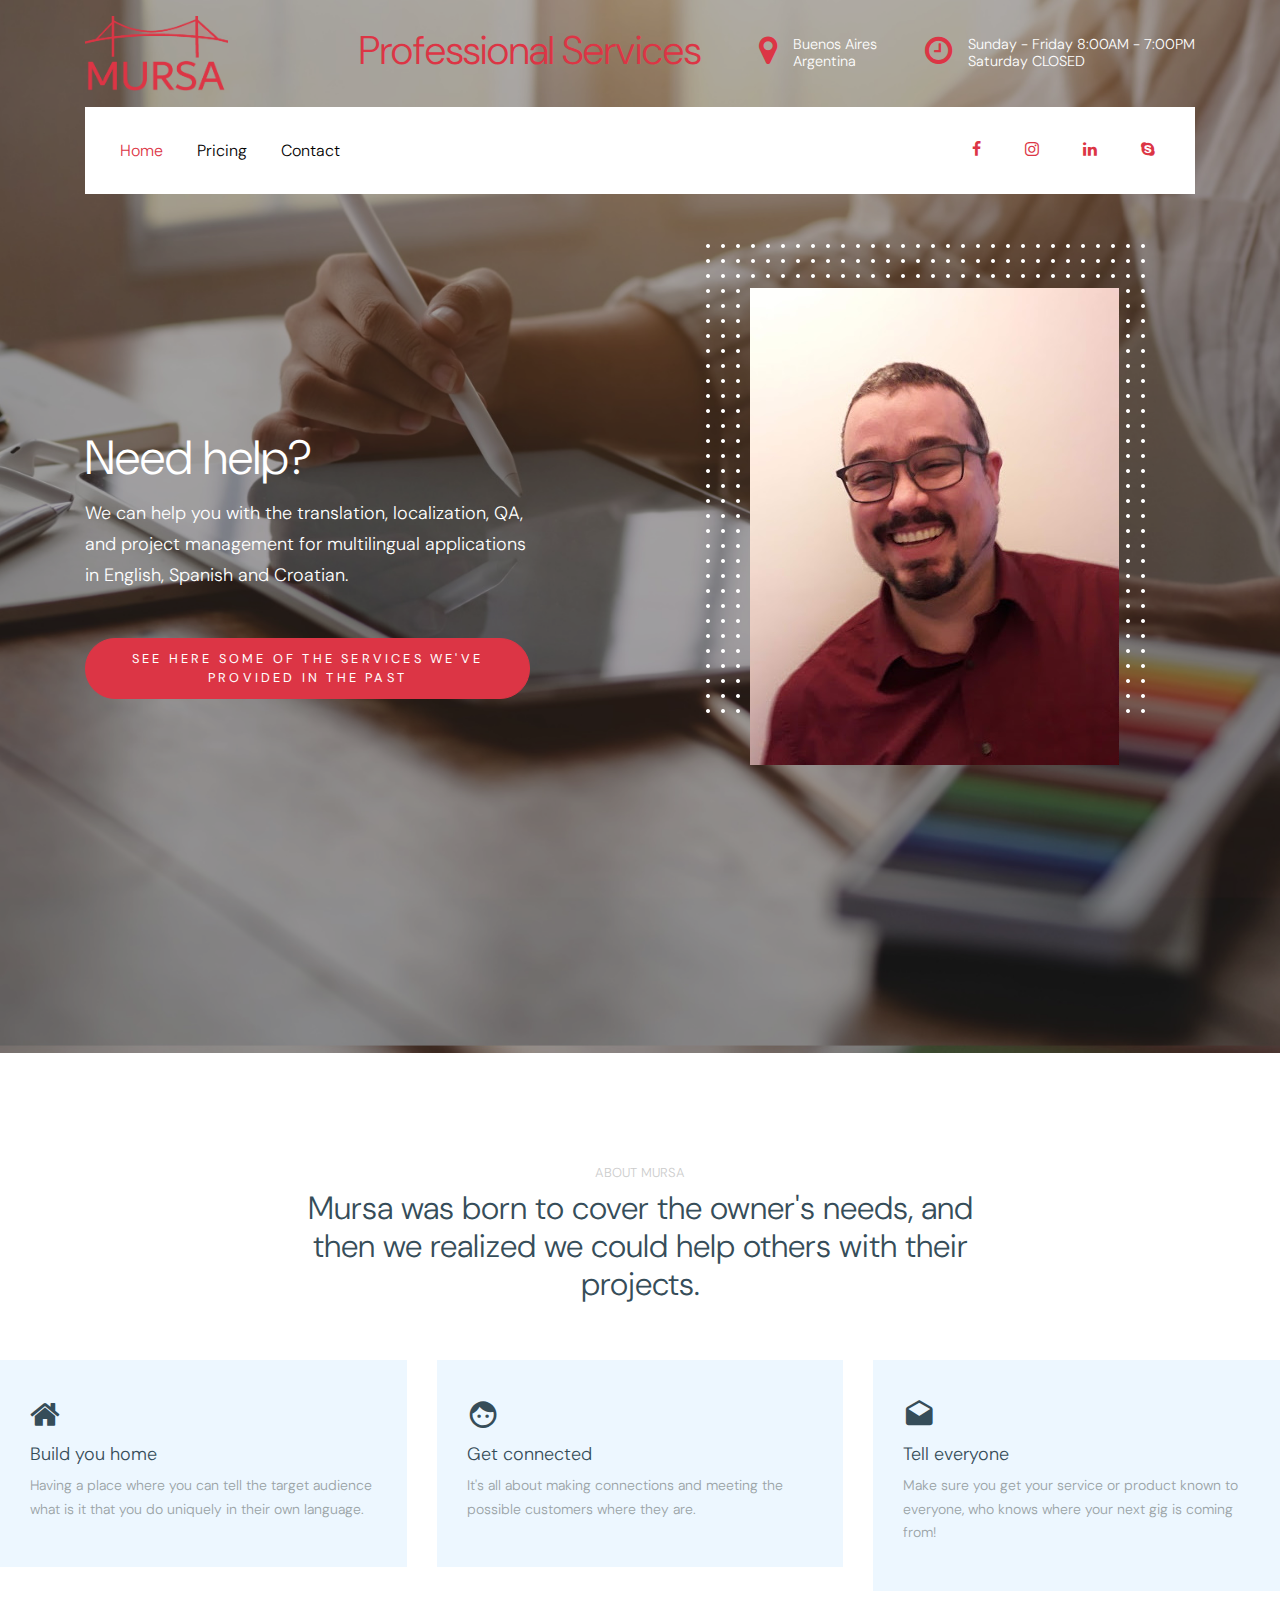
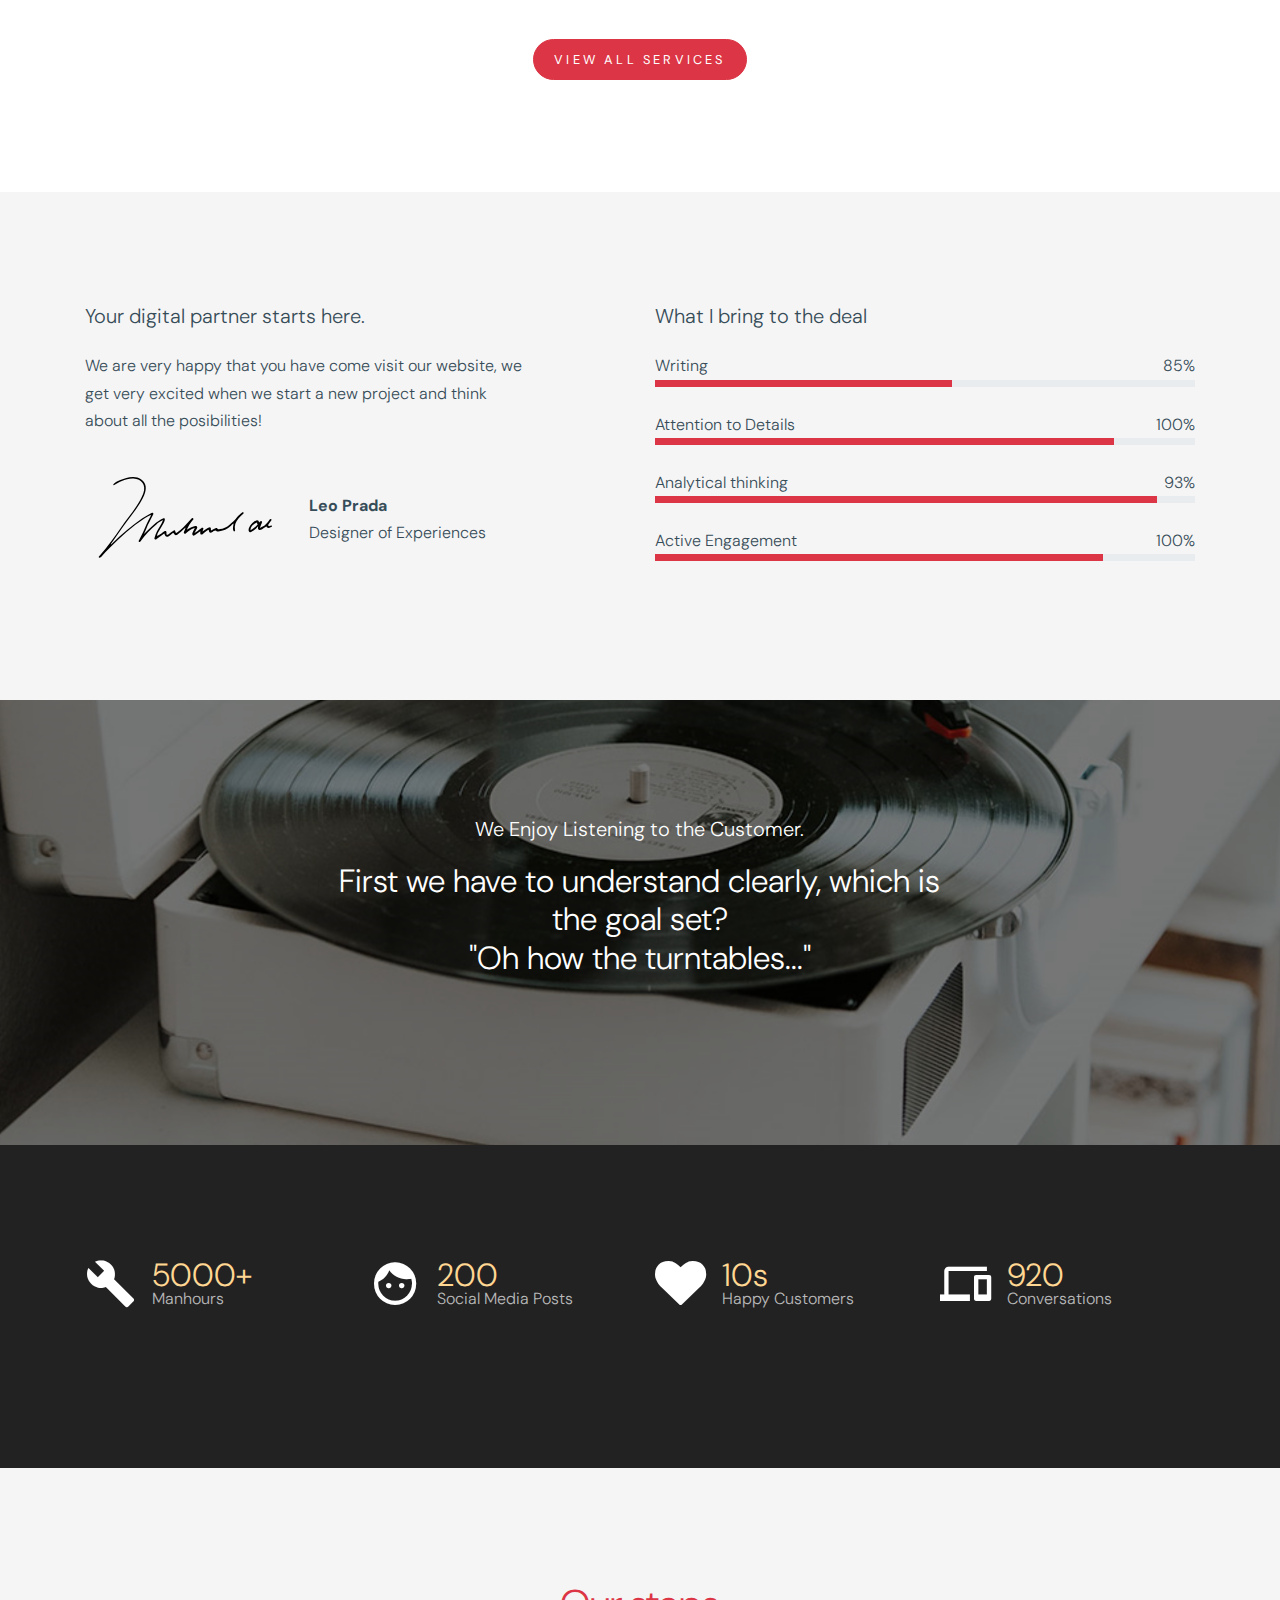
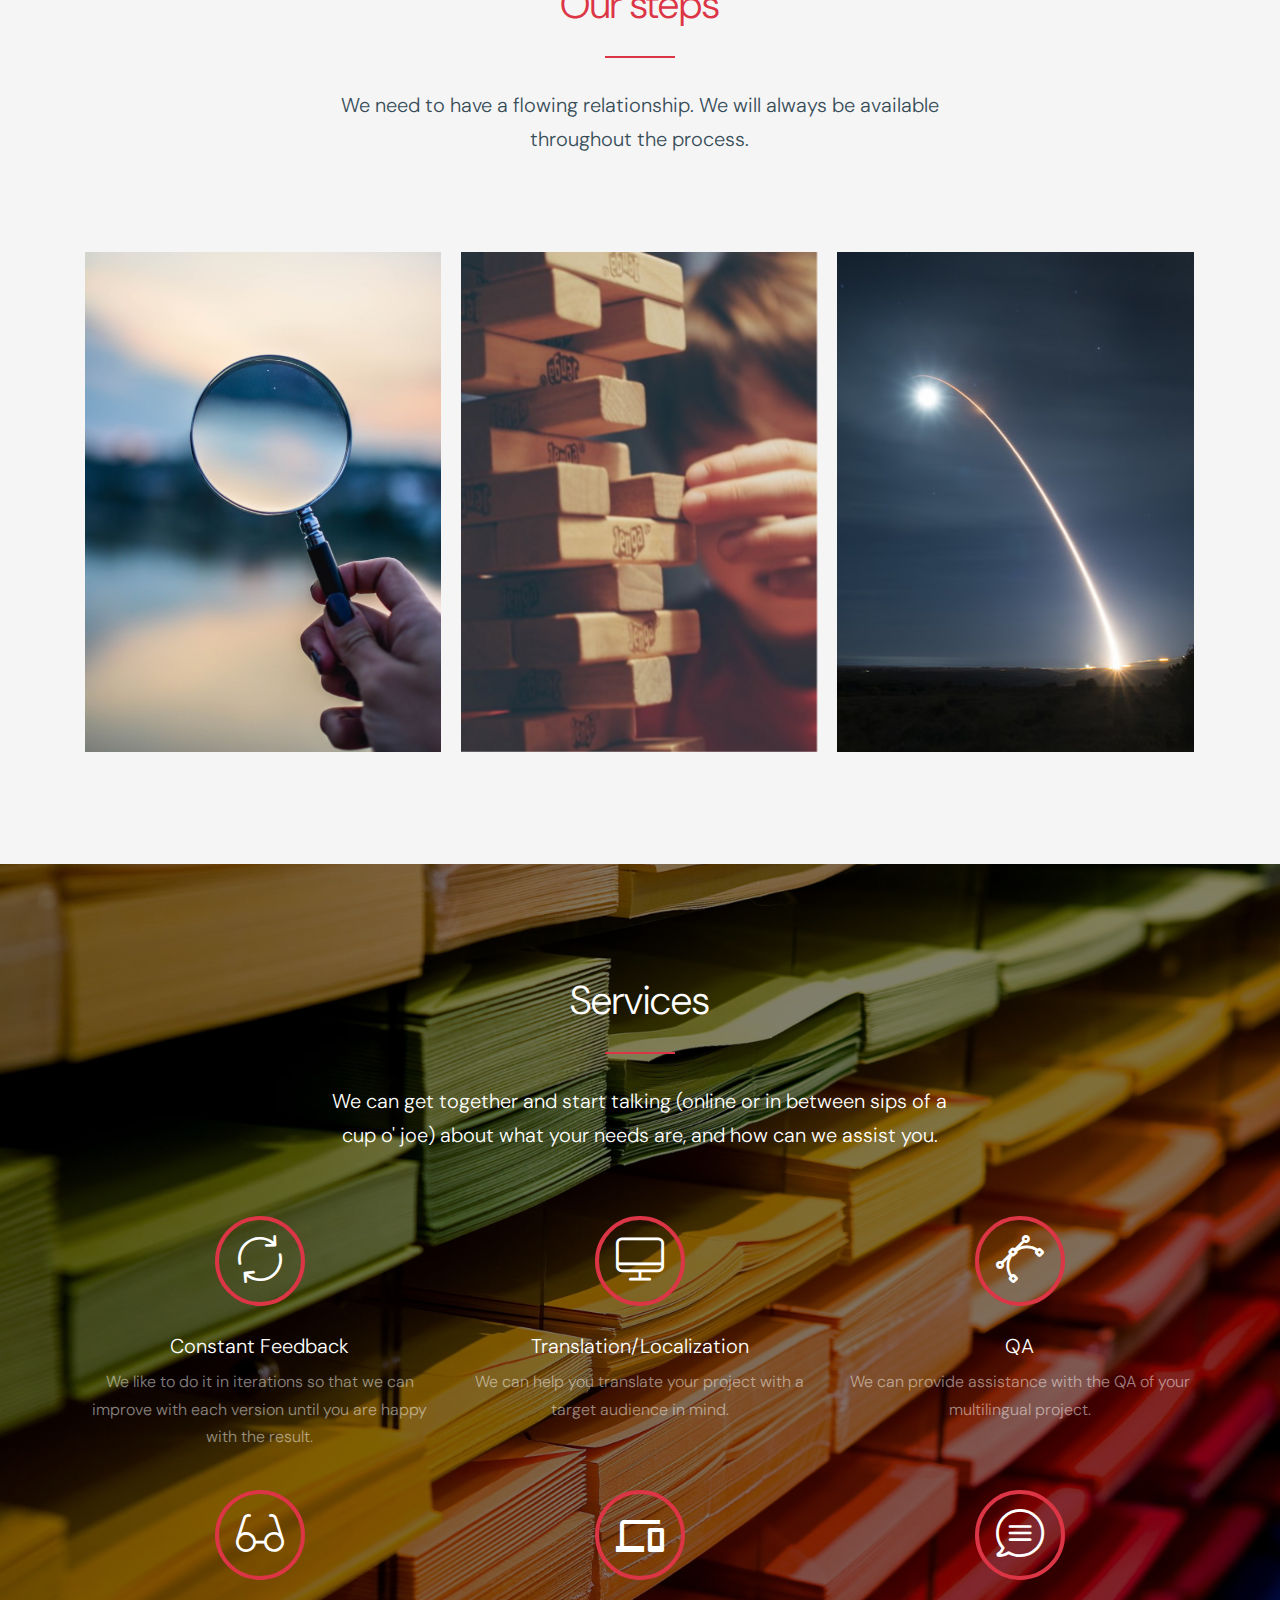
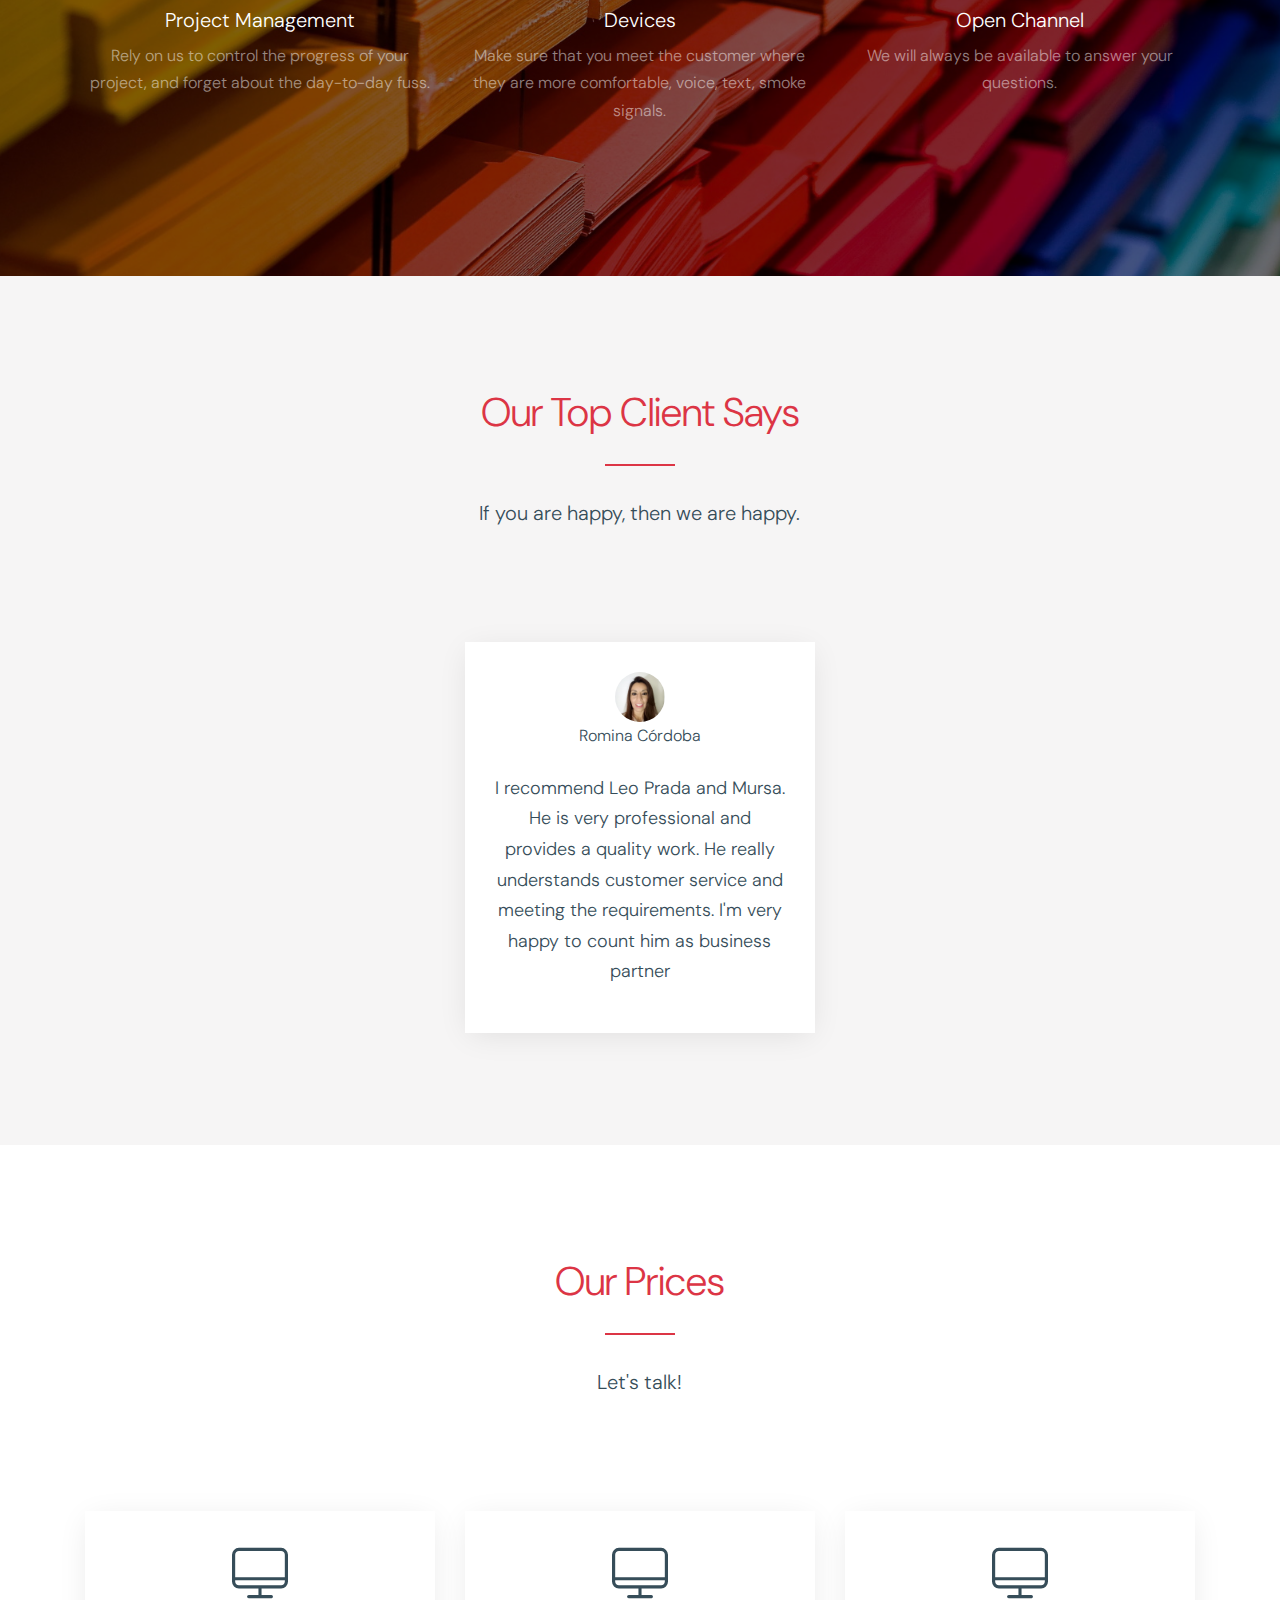
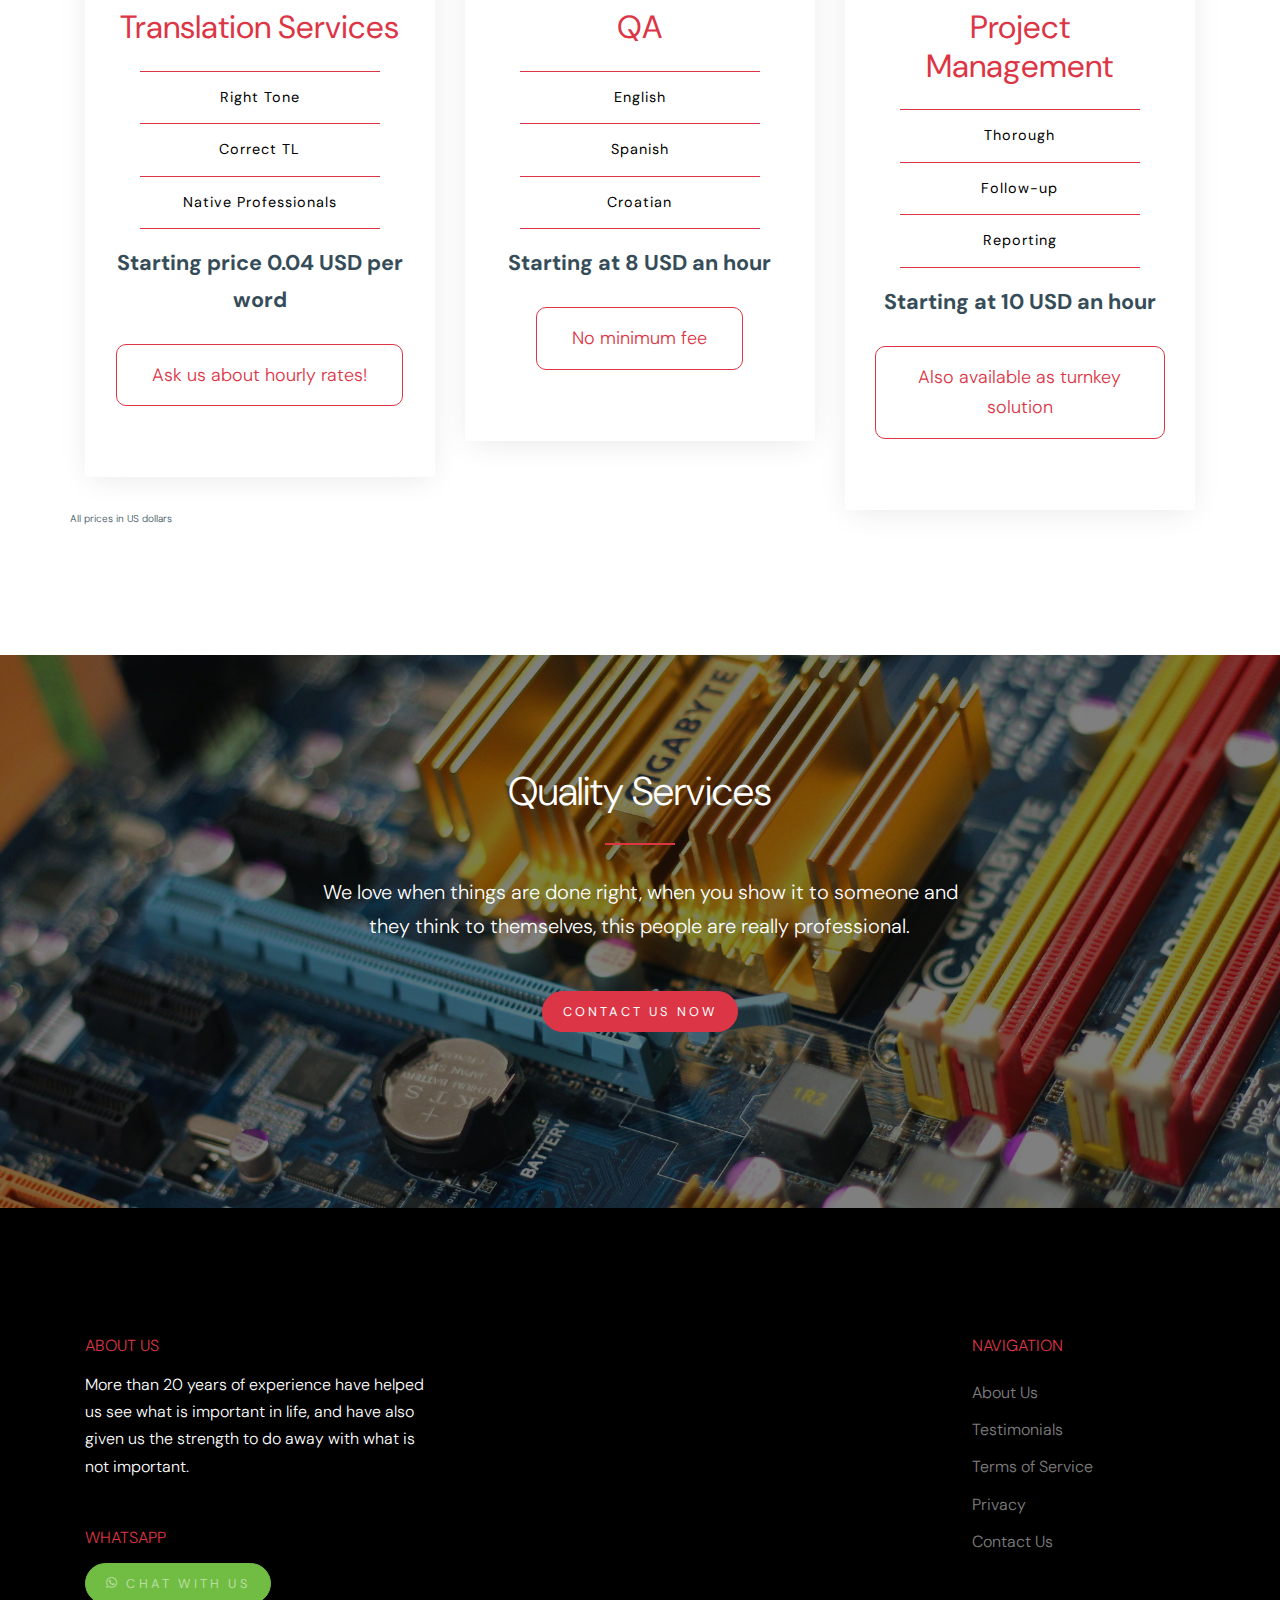
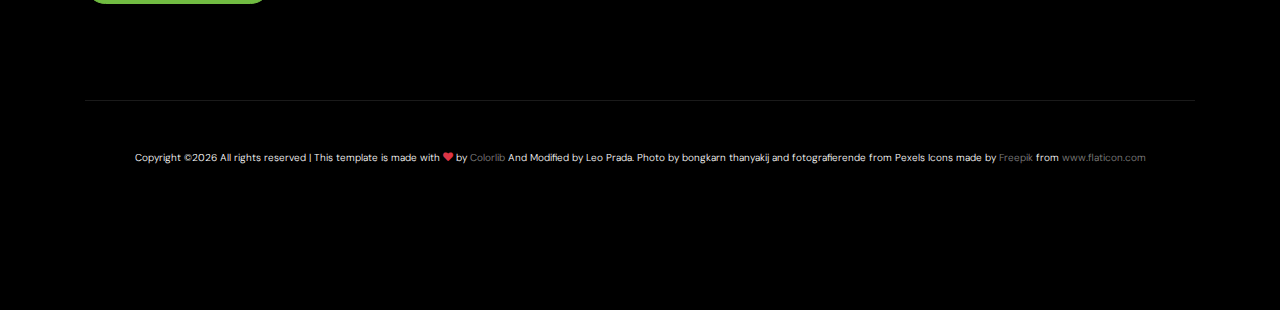
==== commit de1e8725: "added services" ====
--- a/services.html
+++ b/services.html
@@ -2,10 +2,10 @@
 <html lang="en">
 
   <head>
-    <title>Noxen &mdash; Website Template by Colorlib</title>
+    <title>Mursa &mdash; Professional Services</title>
     <meta charset="utf-8">
     <meta name="viewport" content="width=device-width, initial-scale=1, shrink-to-fit=no">
-
+	<link rel='icon' href='images/favicon.png' type='image/x-icon'/ >
     <link href="https://fonts.googleapis.com/css?family=DM+Sans:300,400,700&display=swap" rel="stylesheet">
 
     <link rel="stylesheet" href="fonts/icomoon/style.css">
@@ -16,6 +16,10 @@
     <link rel="stylesheet" href="css/owl.carousel.min.css">
     <link rel="stylesheet" href="css/owl.theme.default.min.css">
     <link rel="stylesheet" href="fonts/flaticon/font/flaticon.css">
+	<link rel="stylesheet" href="fonts/flaticon-2/font/flaticon.css">
+	<link rel="stylesheet" href="https://stackpath.bootstrapcdn.com/font-awesome/4.7.0/css/font-awesome.min.css">
+	
+	
     <link rel="stylesheet" href="css/aos.css">
 
     <!-- MAIN CSS -->
@@ -38,22 +42,28 @@
       </div>
 
 
-
-      <header class="site-navbar site-navbar-target" role="banner">
+<header class="site-navbar site-navbar-target" role="banner">
 
         <div class="container mb-3">
           <div class="d-flex align-items-center">
             <div class="site-logo mr-auto">
-              <a href="index.html">Noxen<span class="text-primary">.</span></a>
-            </div>
+              <img class="site-logo-bg" src="images/mursalogo.png" alt="Mursa" >
+              <img class="site-logo-xs" src="images/mursalogoxs.png" alt="Mursa">
+			  
+            </div>
+			<div class="site-quick-contact d-none d-lg-flex ml-auto ">
+			<span class="block-icon mr-3" ></span>
+                <h1 style="color:#dc3545">Professional Services</h1>
+			</div>
+			
             <div class="site-quick-contact d-none d-lg-flex ml-auto ">
               <div class="d-flex site-info align-items-center mr-5">
                 <span class="block-icon mr-3"><span class="icon-map-marker"></span></span>
-                <span>34 Street Name, City Name Here, <br> United States</span>
+                <span>Buenos Aires <br> Argentina</span>
               </div>
               <div class="d-flex site-info align-items-center">
                 <span class="block-icon mr-3"><span class="icon-clock-o"></span></span>
-                <span>Sunday - Friday 8:00AM - 4:00PM <br> Saturday CLOSED</span>
+                <span>Sunday - Friday 8:00AM - 7:00PM <br> Saturday CLOSED</span>
               </div>
               
             </div>
@@ -69,19 +79,19 @@
 
               <nav class="site-navigation text-left mr-auto d-none d-lg-block" role="navigation">
                 <ul class="site-menu main-menu js-clone-nav mr-auto ">
-                  <li><a href="index.html" class="nav-link">Home</a></li>
-                  <li class="active"><a href="services.html" class="nav-link">Services</a></li>
-                  <li><a href="projects.html" class="nav-link">Projects</a></li>
-                  <li><a href="about.html" class="nav-link">About</a></li>
-                  <li><a href="blog.html" class="nav-link">Blog</a></li>
-                  <li><a href="contact.html" class="nav-link">Contact</a></li>
+                  <li class="active"><a href="index.html" class="nav-link">Home</a></li>
+                  <li><a href="index.html#prices" class="nav-link">Pricing</a></li>
+                  <li><a href="index.html#gcontact" class="nav-link">Contact</a></li>
                 </ul>
               </nav>
 
               <div class="top-social ml-auto">
-                <a href="#"><span class="icon-facebook"></span></a>
-                <a href="#"><span class="icon-twitter"></span></a>
-                <a href="#"><span class="icon-linkedin"></span></a>
+				
+				
+				<a href="https://www.facebook.com/leandroprada" target="_blank"><span class="icon-facebook"></span></a>
+				<a href="https://www.instagram.com/leandro.prada" target="_blank"><span class="icon-instagram"></span></a>
+                <a href="https://www.linkedin.com/in/leandroprada" target="_blank"><span class="icon-linkedin"></span></a>
+				<a href="skype:leandroprada?chat"  target="_blank"><span class="icon-skype"></span></a>
               </div>
           </div>
         </div>
@@ -89,127 +99,507 @@
        
 
       </header>
-
+    <div class="ftco-blocks-cover-1">
+      <div class="site-section-cover overlay" data-stellar-background-ratio="0.5" style="background-image: url('images/hero_1m.jpg')">
+        <div class="container">
+          <div class="row align-items-center ">
+            <div class="col-md-5 mt-5 pt-5">
+              <h1 class="mb-3">Need help?</h1>
+              <p>We can help you with the translation, localization, QA, and project management for multilingual applications in English, Spanish and Croatian.</p>
+              <p class="mt-5"><a href="#services" class="btn btn-primary">See here some of the services we've provided in the past</a></p>
+            </div>
+            <div class="col-md-5 ml-auto">
+              <div class="white-dots">
+                <img src="images/img_7.jpg" alt="" class="img-fluid">
+              </div>
+            </div>
+          </div>
+        </div>
+      </div>
+    </div>
     
-
-    <div class="ftco-blocks-cover-1">
-      <div class="site-section-cover overlay" data-stellar-background-ratio="0.5" style="background-image: url('images/hero_1.jpg')">
-        <div class="container">
-          <div class="row align-items-center justify-content-center text-center">
-            <div class="col-md-5 mt-5 pt-5">
-              <h1 class="mb-3">Our Services</h1>
-              <p>Lorem ipsum dolor sit amet, consectetur adipisicing elit. Soluta veritatis in tenetur doloremque, maiores doloribus officia iste. Dolores.</p>
-              <p><a href="#" class="btn btn-primary">Learn More</a></p>
-            </div>
-          </div>
-        </div>
-      </div>
-    </div>
-
-
     <div class="site-section">
-      <div class="container">
+      <div id="features" ="container">
         <div class="row justify-content-center text-center">
           <div class="col-md-7 mb-5">
-            <h5 class="subtitle">Features</h5>
-            <h2>A creative digital agency with excellence services</h2>
+            <h5 class="subtitle">About Mursa</h5>
+            <h2>Mursa was born to cover the owner's needs, and then we realized we could help others with their projects.</h2>
           </div>
         </div>
         <div class="row">
-          <div class="col-md-6 col-lg-4 mb-4 mb-lg-4">
+          <div class="col-md-6 col-lg-4 mb-4 mb-lg-0">
             <div class="feature-1">
               <span class="wrap-icon">
                 <span class="icon-home"></span>
               </span>
-              <h3>Recusandae Cumque</h3>
-              <p>Lorem ipsum dolor sit amet, consectetur adipisicing elit. Voluptas ullam, cumque a debitis reiciendis dolorum ad minus error.</p>
-            </div>
-          </div>
-          <div class="col-md-6 col-lg-4 mb-4 mb-lg-4">
+              <h3>Build you home</h3>
+              <p>Having a place where you can tell the target audience what is it that you do uniquely in their own language.</p>
+            </div>
+          </div>
+          <div class="col-md-6 col-lg-4 mb-4 mb-lg-0">
             <div class="feature-1">
               <span class="wrap-icon">
                 <span class="icon-face"></span>
               </span>
-              <h3>Voluptas Ullam</h3>
-              <p>Lorem ipsum dolor sit amet, consectetur adipisicing elit. Voluptas ullam, cumque a debitis reiciendis dolorum ad minus error.</p>
-            </div>
-          </div>
-          <div class="col-md-6 col-lg-4 mb-4 mb-lg-4">
+              <h3>Get connected</h3>
+              <p>It's all about making connections and meeting the possible customers where they are.</p>
+            </div>
+          </div>
+          <div class="col-md-6 col-lg-4 mb-4 mb-lg-0">
             <div class="feature-1">
               <span class="wrap-icon">
                 <span class="icon-drafts"></span>
               </span>
-              <h3>Reiciendis Dolorum Minu</h3>
-              <p>Lorem ipsum dolor sit amet, consectetur adipisicing elit. Voluptas ullam, cumque a debitis reiciendis dolorum ad minus error.</p>
-            </div>
-          </div>
-
-          <div class="col-md-6 col-lg-4 mb-4 mb-lg-4">
-            <div class="feature-1">
-              <span class="wrap-icon">
-                <span class="icon-home"></span>
-              </span>
-              <h3>Recusandae Cumque</h3>
-              <p>Lorem ipsum dolor sit amet, consectetur adipisicing elit. Voluptas ullam, cumque a debitis reiciendis dolorum ad minus error.</p>
-            </div>
-          </div>
-          <div class="col-md-6 col-lg-4 mb-4 mb-lg-4">
-            <div class="feature-1">
-              <span class="wrap-icon">
-                <span class="icon-face"></span>
-              </span>
-              <h3>Voluptas Ullam</h3>
-              <p>Lorem ipsum dolor sit amet, consectetur adipisicing elit. Voluptas ullam, cumque a debitis reiciendis dolorum ad minus error.</p>
-            </div>
-          </div>
-          <div class="col-md-6 col-lg-4 mb-4 mb-lg-4">
-            <div class="feature-1">
-              <span class="wrap-icon">
-                <span class="icon-drafts"></span>
-              </span>
-              <h3>Reiciendis Dolorum Minu</h3>
-              <p>Lorem ipsum dolor sit amet, consectetur adipisicing elit. Voluptas ullam, cumque a debitis reiciendis dolorum ad minus error.</p>
-            </div>
-          </div>
-
+              <h3>Tell everyone</h3>
+              <p>Make sure you get your service or product known to everyone, who knows where your next gig is coming from!</p>
+            </div>
+          </div>
+        </div>
+        <div class="row mt-5">
+          <div class="col-lg-12 text-center">
+            <a href="#services" class="btn btn-primary">View All Services</a>
+          </div>
+        </div>
+      </div>
+    </div>
+
+
+
+
+    <div class="site-section bg-light">
+      <div class="container">
+        <div class="row">
+          <div class="col-md-5">
+            <h2 class="h5 mb-4">Your digital partner starts here.</h2>
+            <p>We are very happy that you have come visit our website, we get very excited when we start a new project and think about all the posibilities!</p>
+
+            <div class="d-flex align-items-center">
+              <span class="sign mr-4">
+                <img src="images/signature.svg" alt="" class="img-fluid">
+              </span>
+              <div>
+                <span class="d-block font-weight-bold">Leo Prada</span>
+                <span>Designer of Experiences</span>
+              </div>
+            </div>
+          </div>
+          <div class="col-md-6 ml-auto">
+            <h2 class="h5 mb-4">What I bring to the deal</h2>
+
+            <div class="progress-wrap mb-4">
+              <div class="d-flex">
+                <span>Writing</span>
+                <span class="ml-auto">85%</span>
+              </div>
+              <div class="progress rounded-0" style="height: 7px;">
+                <div class="progress-bar" role="progressbar" style="width: 55%;" aria-valuenow="55" aria-valuemin="0" aria-valuemax="100"></div>
+              </div>
+            </div>
+
+            <div class="progress-wrap mb-4">
+              <div class="d-flex">
+                <span>Attention to Details</span>
+                <span class="ml-auto">100%</span>
+              </div>
+              <div class="progress rounded-0" style="height: 7px;">
+                <div class="progress-bar" role="progressbar" style="width: 85%;" aria-valuenow="85" aria-valuemin="0" aria-valuemax="100"></div>
+              </div>
+            </div>
+
+            <div class="progress-wrap mb-4">
+              <div class="d-flex">
+                <span>Analytical thinking</span>
+                <span class="ml-auto">93%</span>
+              </div>
+              <div class="progress rounded-0" style="height: 7px;">
+                <div class="progress-bar" role="progressbar" style="width: 93%;" aria-valuenow="93" aria-valuemin="0" aria-valuemax="100"></div>
+              </div>
+            </div>
+
+            <div class="progress-wrap mb-4">
+              <div class="d-flex">
+                <span>Active Engagement</span>
+                <span class="ml-auto">100%</span>
+              </div>
+              <div class="progress rounded-0" style="height: 7px;">
+                <div class="progress-bar" role="progressbar" style="width: 83%;" aria-valuenow="83" aria-valuemin="0" aria-valuemax="100"></div>
+              </div>
+            </div>
+
+          </div>
+        </div>
+      </div>
+    </div>
+
+    <div class="site-section section-3" data-stellar-background-ratio="0.5" style="background-image: url('images/hero_2.jpg');">
+      <div class="container">
+        <div class="row justify-content-center text-center">
+          <div class="col-7 text-center mb-5">
+            <p class="lead text-white">We Enjoy Listening to the Customer.</p>
+            <h2 class="text-white">First we have to understand clearly, which is the goal set? </br> "Oh how the turntables..."</h2>
+          </div>
         </div>
         
       </div>
     </div>
+
+    <div class="site-section counter-wrap">
+      <div class="container">
+        <div class="row">
+          <div class="col-md-6 col-lg-3 mb-5">
+            <div class="d-flex align-items-center counter">
+              <span class="icon-build wrap-icon mr-3"></span>
+              <div class="text">
+                <span class="d-block number">5000+</span>
+                <span class="caption">Manhours</span>
+              </div>
+            </div>
+          </div>
+          <div class="col-md-6 col-lg-3 mb-5">
+            <div class="d-flex align-items-center counter">
+              <span class="icon-face wrap-icon mr-3"></span>
+              <div class="text">
+                <span class="d-block number">200</span>
+                <span class="caption">Social Media Posts</span>
+              </div>
+            </div>
+          </div>
+          <div class="col-md-6 col-lg-3 mb-5">
+            <div class="d-flex align-items-center counter">
+              <span class="icon-heart wrap-icon mr-3"></span>
+              <div class="text">
+                <span class="d-block number">10s</span>
+                <span class="caption">Happy Customers</span>
+              </div>
+            </div>
+          </div>
+		     <div class="col-md-6 col-lg-3 mb-5">
+            <div class="d-flex align-items-center counter">
+              <span class="icon-phonelink wrap-icon mr-3"></span>
+              <div class="text">
+                <span class="d-block number">920</span>
+                <span class="caption">Conversations</span>
+              </div>
+            </div>
+          </div>
+        </div>
+      </div>
+    </div>
+
+
+
+    <div class="site-section bg-light">
+      <div id="storyline" class="container">
+        <div class="row justify-content-center  mb-5">
+          <div class="col-md-7 text-center">
+            <h3 class="section-heading text-center">Our steps</h3>
+            <p class="mb-5 lead">We need to have a flowing relationship. We will always be available throughout the process.</p>
+
+          </div>
+
+        </div>
+        <div class="row">
+          <div class="col-12">
+
+            <div class="nonloop-block-13 owl-carousel">
+              <div class="news-1" style="background-image: url('images/img_8.jpg');">
+                <div class="text">
+                  <h3><a href="#storyline">I Still Haven't Found...</a></h3>
+                  <span class="category d-block mb-3">Research</span>
+                  <p class="mb-4">Discovery sessions aiming at the gathering of requirements, regarding the company's vision of the world. The goals the project will have.</p>
+                  <a href="#storyline" class="d-block arrow-wrap"><span class="icon-arrow_forward"></span></a>
+                </div>
+              </div>
+
+              <div class="news-1" style="background-image: url('images/img_9.jpg');">
+                <div class="text">
+                  <h3><a href="#storyline">Our House in the Middle of the Stret</a></h3>
+                  <span class="category d-block mb-3">Construction</span>
+                  <p class="mb-4">Building the project in a number of iterations, brick after brick.</p>
+                  <a href="#storyline" class="d-block arrow-wrap"><span class="icon-arrow_forward"></span></a>
+                </div>
+              </div>
+
+              <div class="news-1" style="background-image: url('images/img_10.jpg');">
+                <div class="text">
+                  <h3><a href="#storyline">Last Train to London</a></h3>
+                  <span class="category d-block mb-3">Release</span>
+                  <p class="mb-4">Finally, once the product is ready to see the light, it is launched and tested.</p>
+                  <a href="#storyline" class="d-block arrow-wrap"><span class="icon-arrow_forward"></span></a>
+                </div>
+              </div>
+
+             <!--  <div class="news-1" style="background-image: url('images/img_1.jpg');">
+                <div class="text">
+                  <h3><a href="#">Final Countdown</a></h3>
+                  <span class="category d-block mb-3">Web Development</span>
+                  <p class="mb-4">Finally, once the product is ready to see the light, it is launched and tested.</p>
+                  <a href="#" class="d-block arrow-wrap"><span class="icon-arrow_forward"></span></a>
+                </div>
+              </div> -->
+            </div>
+            
+          </div>
+        </div>
+      </div>
+    </div>
+
+
+    
+
+    <div class="site-section section-3" data-stellar-background-ratio="0.5" style="background-image: url('images/hero_2m.jpg');">
+      <div id="services" class="container">
+        <div class="row justify-content-center text-center">
+          <div class="col-7 text-center mb-5">
+            <h2 class="text-white section-heading primary-color-icon text-center">Services</h2>
+            <p class="lead text-white">We can get together and start talking (online or in between sips of a cup o' joe) about what your needs are, and how can we assist you. </p>
+          </div>
+        </div>
+        <div class="row">
+          <div class="col-lg-4 col-md-6 mb-4">
+            <div class="service-1">
+              <span class="service-1-icon">
+                <!-- <span class="icon-attach_money"></span> -->
+				<span class="flaticon-reload display-4  mb-4 d-inline-block"></span>
+			  </span>
+              <div class="service-1-contents">
+                <h3>Constant Feedback</h3>
+                <p>We like to do it in iterations so that we can improve with each version until you are happy with the result.</p>
+              </div>
+            </div>
+          </div>
+          <div class="col-lg-4 col-md-6 mb-4">
+            <div class="service-1">
+              <span class="service-1-icon">
+                <!-- <span class="icon-build"></span> -->
+				<span class="flaticon-monitor display-4 mb-4 d-inline-block"></span>
+              </span>
+              <div class="service-1-contents">
+                <h3>Translation/Localization</h3>
+                <p>We can help you translate your project with a target audience in mind.</p>
+              </div>
+            </div>
+          </div>
+          <div class="col-lg-4 col-md-6 mb-4">
+            <div class="service-1">
+              <span class="service-1-icon">
+                <span class="flaticon-vector display-4  mb-4 d-inline-block"></span>
+              </span>
+              <div class="service-1-contents">
+                <h3>QA</h3>
+                <p>We can provide assistance with the QA of your multilingual project.</p>
+              </div>
+            </div>
+          </div>
+
+          <div class="col-lg-4 col-md-6 mb-4">
+            <div class="service-1">
+              <span class="service-1-icon">
+                <span class="flaticon-glasses display-4 mb-4 d-inline-block"></span>                
+              </span>
+              <div class="service-1-contents">
+                <h3>Project Management</h3>
+                <p>Rely on us to control the progress of your project, and forget about the day-to-day fuss.</p>
+              </div>
+            </div>
+          </div>
+		  
+		  
+		    
+		  
+		  
+          <div class="col-lg-4 col-md-6 mb-4">
+            <div class="service-1">
+              <span class="service-1-icon">
+                <span class="icon-phonelink"></span>
+              </span>
+              <div class="service-1-contents">
+                <h3>Devices</h3>
+                <p>Make sure that you meet the customer where they are more comfortable, voice, text, smoke signals.</p>
+              </div>
+            </div>
+          </div>
+          <div class="col-lg-4 col-md-6 mb-4">
+            <div class="service-1">
+              <span class="service-1-icon">
+                <span class="flaticon-chat display-4 mb-4 d-inline-block"></span>
+              </span>
+              <div class="service-1-contents">
+                <h3>Open Channel</h3>
+                <p>We will always be available to answer your questions.</p>
+              </div>
+            </div>
+          </div>
+
+        </div>
+      </div>
+    </div>
+
+
+    
+    
+    <div class="site-section bg-light">
+      <div id="testimonials" class="container">
+        <div class="row justify-content-center text-center mb-5">
+          <div class="col-7 text-center mb-5">
+            <h2 class="section-heading text-center">Our Top Client Says</h2>
+            <p class="lead">If you are happy, then we are happy.</p>
+          </div>
+        </div>
+        <div class="row">
+          <div class="offset-lg-4 col-lg-4 mb-4 mb-lg-0">
+            <div class="testimonial-2 text-center">
+              <div class="v-card mb-4 text-center">
+                <img src="images/person_1.jpg" alt="Image" class="img-fluid mx-auto d-block">
+                <span>Romina C&oacute;rdoba</span>
+              </div>
+              <blockquote>
+                <p>I recommend Leo Prada and Mursa. He is very professional and provides a quality work. He really understands customer service and meeting the requirements. I'm very happy to count him as business partner</p>
+              </blockquote>
+              
+            </div>
+          </div>
+<!--           <div class="col-lg-4 mb-4 mb-lg-0">
+            <div class="testimonial-2 text-center">
+              <div class="v-card mb-4 text-center">
+                <img src="images/person_2.jpg" alt="Image" class="img-fluid mx-auto d-block">
+                <span>Jean Stanley</span>
+              </div>
+              <blockquote>
+                <p>"Lorem ipsum dolor sit amet, consectetur adipisicing elit. Voluptatem, deserunt eveniet veniam. Ipsam, nam, voluptatum"</p>
+              </blockquote>
+              
+            </div>
+          </div>
+          <div class="col-lg-4 mb-4 mb-lg-0">
+            <div class="testimonial-2 text-center">
+              <div class="v-card mb-4 text-center">
+                <img src="images/person_3.jpg" alt="Image" class="img-fluid mx-auto d-block">
+                <span>Katie Rose</span>
+              </div>
+              <blockquote>
+                <p>"Lorem ipsum dolor sit amet, consectetur adipisicing elit. Voluptatem, deserunt eveniet veniam. Ipsam, nam, voluptatum"</p>
+              </blockquote>
+              
+            </div>
+          </div> -->
+        </div>
+      </div>
+    </div>
+
+
+	<div class="site-section bg-gray-4">
+      <div id="prices" class="container">
+        <div class="row justify-content-center text-center mb-5">
+          <div class="col-7 text-center mb-5">
+            <h2 class="section-heading text-center">Our Prices</h2>
+            <p class="lead">Let's talk!</p>
+          </div>
+        </div>
+        <div class="row ">
+          <div class="col-lg-4 mb-4 mb-lg-0">
+            <div class="testimonial-2 text-center">
+              <div class="v-card mb-4 text-center">
+                <span class="flaticon-monitor display-4 mb-4 "></span>
+                <h2 class="pricing-title">Translation Services</h2>
+              </div>
+              <blockquote>
+                <ul class="pricing-features">
+				  <li class="pricing-features-item">Right Tone</li>
+				  <li class="pricing-features-item">Correct TL</li>
+				  <li class="pricing-features-item">Native Professionals</li>
+				</ul>
+				<span class="pricing-price"> Starting price 0.04 USD per word</span>
+				<a href="./index.html#contact" class="pricing-button">Ask us about hourly rates!</a>
+              </blockquote>
+              
+            </div>
+          </div>
+		    <div class="col-lg-4 mb-4 mb-lg-0">
+            <div class="testimonial-2 text-center">
+              <div class="v-card mb-4 text-center">
+                <span class="flaticon-monitor display-4 mb-4"></span>
+                <h2 class="pricing-title">QA</h2>
+              </div>
+              <blockquote>
+                <ul class="pricing-features text-center">
+				  <li class="pricing-features-item">English</li>
+				  <li class="pricing-features-item">Spanish</li>
+				  <li class="pricing-features-item">Croatian</li>
+				</ul>
+				<span class="pricing-price">Starting at 8 USD an hour</span>
+				<a href="./index.html#gcontact" class="pricing-button">No minimum fee</a>
+              </blockquote>
+              
+            </div>
+          </div>
+		    <div class="col-lg-4 mb-4 mb-lg-0">
+            <div class="testimonial-2 text-center">
+              <div class="v-card mb-4 text-center">
+                <span class="flaticon-monitor display-4 mb-4"></span>
+                <h2 class="pricing-title">Project Management</h2>
+              </div>
+              <blockquote>
+                <ul class="pricing-features text-center">
+				  <li class="pricing-features-item">Thorough</li>
+				  <li class="pricing-features-item">Follow-up</li>
+				  <li class="pricing-features-item">Reporting</li>
+				</ul>
+				<span class="pricing-price">Starting at 10 USD an hour</span>
+				<a href="./index.html#gcontact" class="pricing-button">Also available as turnkey solution</a>
+              </blockquote>
+              
+            </div>
+          </div>
+	
+		  <p style="font-size:10px">All prices in US dollars</p>
+        </div>
+      </div>
+    </div>
+	
+
+
+
+    <div class="site-section section-3" data-stellar-background-ratio="0.5" style="background-image: url('images/hero_3m.jpg');">
+      <div class="container">
+        <div class="row justify-content-center text-center">
+          <div class="col-7 text-center mb-5">
+            <h2 class="text-white section-heading primary-color-icon text-center">Quality Services</h2>
+            <p class="lead text-white mb-5">We love when things are done right, when you show it to someone and they think to themselves, this people are really professional.</p>
+            <p><a href="#gcontact" class="btn btn-primary">Contact Us Now</a></p>
+          </div>
+        </div>
+      </div>
+    </div>
+
+
+ 
+    
+
+    
 
     <footer class="site-footer">
       <div class="container">
         <div class="row">
           <div class="col-lg-4">
             <h2 class="footer-heading mb-3">About Us</h2>
-                <p class="mb-5">Far far away, behind the word mountains, far from the countries Vokalia and Consonantia, there live the blind texts. </p>
-
-                <h2 class="footer-heading mb-4">Newsletter</h2>
-                <form action="#" class="d-flex" class="subscribe">
-                  <input type="text" class="form-control mr-3" placeholder="Email">
-                  <input type="submit" value="Send" class="btn btn-primary">
-                </form>
+                <p class="mb-5">More than 20 years of experience have helped us see what is important in life, and have also given us the strength to do away with what is not important. </p>
+
+                <h2 class="footer-heading mb-3">Whatsapp</h2>
+				<a href="https://wa.me/5491154560723" class="btn btn-success"><span class="icon-whatsapp"></span> Chat With Us</a>
           </div>
           <div class="col-lg-8 ml-auto">
             <div class="row">
               <div class="col-lg-4 ml-auto">
-                <h2 class="footer-heading mb-4">Navigation</h2>
-                <ul class="list-unstyled">
-                  <li><a href="#">About Us</a></li>
-                  <li><a href="#">Testimonials</a></li>
-                  <li><a href="#">Terms of Service</a></li>
-                  <li><a href="#">Privacy</a></li>
-                  <li><a href="#">Contact Us</a></li>
-                </ul>
               </div>
               <div class="col-lg-4">
                 <h2 class="footer-heading mb-4">Navigation</h2>
                 <ul class="list-unstyled">
                   <li><a href="#">About Us</a></li>
-                  <li><a href="#">Testimonials</a></li>
+                  <li><a href="#testimonials">Testimonials</a></li>
                   <li><a href="#">Terms of Service</a></li>
                   <li><a href="#">Privacy</a></li>
-                  <li><a href="#">Contact Us</a></li>
+                  <li><a href="#gcontact">Contact Us</a></li>
                 </ul>
                 
               </div>
@@ -222,9 +612,12 @@
         <div class="row pt-5 mt-5 text-center">
           <div class="col-md-12">
             <div class="border-top pt-5">
-              <p>
+              <p style="font-size:10px;">
             <!-- Link back to Colorlib can't be removed. Template is licensed under CC BY 3.0. -->
-            Copyright &copy;<script>document.write(new Date().getFullYear());</script> All rights reserved | This template is made with <i class="icon-heart text-danger" aria-hidden="true"></i> by <a href="https://colorlib.com" target="_blank" >Colorlib</a>
+            Copyright &copy;<script>document.write(new Date().getFullYear());</script> All rights reserved | This template is made with <i class="icon-heart text-danger" aria-hidden="true"></i> by <a href="https://colorlib.com" target="_blank" >Colorlib</a> And Modified by Leo Prada.
+			Photo by bongkarn thanyakij and fotografierende from Pexels
+			Icons made by <a href="https://www.flaticon.com/authors/freepik" title="Freepik">Freepik</a> from <a href="https://www.flaticon.com/" title="Flaticon"> www.flaticon.com</a>
+
             <!-- Link back to Colorlib can't be removed. Template is licensed under CC BY 3.0. -->
             </p>
             </div>
@@ -234,8 +627,12 @@
       </div>
     </footer>
 
-    </div>
-
+<button onclick="topFunction()" id="myBtn" title="Go to top">Top</button>
+
+
+    </div>
+
+    <script src="js/button.js"></script>
     <script src="js/jquery-3.3.1.min.js"></script>
     <script src="js/jquery-migrate-3.0.0.js"></script>
     <script src="js/popper.min.js"></script>
@@ -251,6 +648,24 @@
     <script src="js/aos.js"></script>
 
     <script src="js/main.js"></script>
+	
+	<!-- Default Statcounter code for LeandroPrada
+				http://www.leandroprada.website -->
+				<script type="text/javascript">
+				var sc_project=11746492; 
+				var sc_invisible=1; 
+				var sc_security="0d420bfb"; 
+				</script>
+				<script type="text/javascript"
+				src="https://www.statcounter.com/counter/counter.js"
+				async></script>
+				<noscript><div class="statcounter"><a title="Web Analytics
+				Made Easy - StatCounter" href="https://statcounter.com/"
+				target="_blank"><img class="statcounter"
+				src="https://c.statcounter.com/11746492/0/0d420bfb/1/"
+				alt="Web Analytics Made Easy -
+				StatCounter"></a></div></noscript>
+				<!-- End of Statcounter Code -->
 
   </body>
 
--- a/fonts/flaticon-2/font/flaticon.css
+++ b/fonts/flaticon-2/font/flaticon.css
@@ -0,0 +1,46 @@
+	/*
+  	Flaticon icon font: Flaticon
+  	Creation date: 21/03/2019 11:46
+  	*/
+
+@font-face {
+  font-family: "Flaticon";
+  src: url("./Flaticon.eot");
+  src: url("./Flaticon.eot?#iefix") format("embedded-opentype"),
+       url("./Flaticon.woff2") format("woff2"),
+       url("./Flaticon.woff") format("woff"),
+       url("./Flaticon.ttf") format("truetype"),
+       url("./Flaticon.svg#Flaticon") format("svg");
+  font-weight: normal;
+  font-style: normal;
+}
+
+@media screen and (-webkit-min-device-pixel-ratio:0) {
+  @font-face {
+    font-family: "Flaticon";
+    src: url("./Flaticon.svg#Flaticon") format("svg");
+  }
+}
+
+[class^="flaticon-"]:before, [class*=" flaticon-"]:before,
+[class^="flaticon-"]:after, [class*=" flaticon-"]:after {   
+  font-family: "Flaticon";
+  font-style: normal;
+  font-weight: normal;
+  font-variant: normal;
+  line-height: 1;
+  text-decoration: inherit;
+  text-rendering: optimizeLegibility;
+  text-transform: none;
+  -moz-osx-font-smoothing: grayscale;
+  -webkit-font-smoothing: antialiased;
+  font-smoothing: antialiased;
+}
+
+.flaticon-reload:before { content: "\f100"; }
+.flaticon-download:before { content: "\f101"; }
+.flaticon-monitor:before { content: "\f102"; }
+.flaticon-chat:before { content: "\f103"; }
+.flaticon-glasses:before { content: "\f104"; }
+.flaticon-vector:before { content: "\f105"; }
+.flaticon-anchor:before { content: "\f106"; }--- a/css/style.css
+++ b/css/style.css
@@ -265,6 +265,26 @@
       background: #fff;
       border-color: #fff;
       color: #000; }
+	  
+#myBtn {
+  display: none;
+  position: fixed;
+  bottom: 20px;
+  right: 30px;
+  z-index: 99;
+  font-size: 18px;
+  border: none;
+  outline: none;
+  background-color: #dc3545;
+  color: white;
+  cursor: pointer;
+  padding: 15px;
+  border-radius: 4px;
+}
+
+#myBtn:hover {
+  background-color: #555;
+}
 
 .line-height-1 {
   line-height: 1 !important; }
@@ -441,6 +461,7 @@
 .top-bar {
   border-bottom: 1px solid #e9ecef !important; }
 
+
 /* Navbar */
 .site-navbar {
   margin-bottom: 0px;
@@ -451,8 +472,8 @@
   padding: 1rem; }
   @media (max-width: 991.98px) {
     .site-navbar {
-      padding-top: 3rem;
-      padding-bottom: 3rem; } }
+      padding-top: 1rem;
+      padding-bottom: none; } }
   .site-navbar .toggle-button {
     position: absolute;
     right: 0px; }
@@ -462,10 +483,29 @@
     font-size: 2.7rem; }
     .site-navbar .site-logo a {
       color: #fff; }
+	.site-logo-bg{
+	  display: block;
+	  height: 75px;	  
+	}		
+	.site-logo-xs{
+	  display: none;	
+	}		
     @media (max-width: 991.98px) {
       .site-navbar .site-logo {
-        float: left;
-        position: relative; } }
+		float: right;
+        position: relative; }
+		.site-logo-bg{
+		display: none;	
+		}		
+		.site-logo-xs{
+		  display: block;
+		  width: 100%;
+		  padding: 0px;
+		}	
+
+
+
+		}
   .site-navbar .site-navigation.border-bottom {
     border-bottom: 1px solid white !important; }
   .site-navbar .site-navigation .site-menu {
@@ -579,6 +619,8 @@
           margin-top: 0px;
           visibility: visible;
           opacity: 1; }
+    
+
 
 .site-mobile-menu {
   width: 300px;
@@ -1509,6 +1551,12 @@
   padding: 30px;
   -webkit-box-shadow: 0 5px 30px -5px rgba(0, 0, 0, 0.1);
   box-shadow: 0 5px 30px -5px rgba(0, 0, 0, 0.1); }
+  
+	.testimonial-2 .v-card .pricing-title {
+	 font-weight: bolder;
+	 color: #dc3545 ;
+	 padding: 0px;
+	}
   .testimonial-2 blockquote {
     font-size: 18px; }
   .testimonial-2 .v-card img {
@@ -1643,11 +1691,15 @@
 .top-social a {
   display: inline-block;
   padding: 20px; }
+  @media (max-width: 768px) {
+    .top-social a {
+      padding: 10px;
+	  } }
 
 .menu-wrap {
   padding: 10px 20px;
   background: #fff; }
-
+   
 .subtitle {
   font-size: 13px;
   text-transform: uppercase;
@@ -1750,3 +1802,76 @@
     left: -50px;
     width: 100%;
     height: 100%; }
+
+
+/* Prices */
+.container-pricing {
+  margin: 0 auto;
+  padding: 25px 0 0 25px;
+  max-width: 960px;
+  width: 100%;
+}
+
+.pricing-features {
+  color: black;
+  font-weight: 400;
+  letter-spacing: 1px;
+  padding: 0 25px 0 ;
+}
+
+.pricing-features-item {
+  
+  border-top: 1px solid #dc3545;
+  font-size: 0.8em;
+  line-height: 1.5;
+  padding: 15px 0;
+  margin: 0px;
+  
+  text-decoration:none;
+	list-style: none;
+}
+
+
+.pricing-features-item:last-child {
+  border-bottom: 1px solid #dc3545;
+}
+
+.pricing-price {
+  color: #black;
+  display: block;
+  font-size: 1.2em;
+  font-weight: 700;
+}
+
+.pricing-button {
+  border: 1px solid #dc3545;
+  border-radius: 10px;
+  color: #dc3545 ;
+  display: inline-block;
+  margin: 25px 0;
+  padding: 15px 35px;
+  text-decoration: none;
+  transition: all 150ms ease-in-out;
+}
+
+.pricing-button:hover,
+.pricing-button:focus {
+  background-pricing-color: #e1f1ff;
+}
+
+.pricing-button.is-featured {
+  background-pricing-color: #48aaff;
+  color: #fff;
+}
+
+.pricing-button.is-featured:hover,
+.pricing-button.is-featured:active {
+  background-pricing-color: #dc3545 ;
+}
+
+.itemicon-pricing {
+	font-size:5em;
+	color:#60a9ff;
+	padding-bottom: 0.2em;	
+}
+
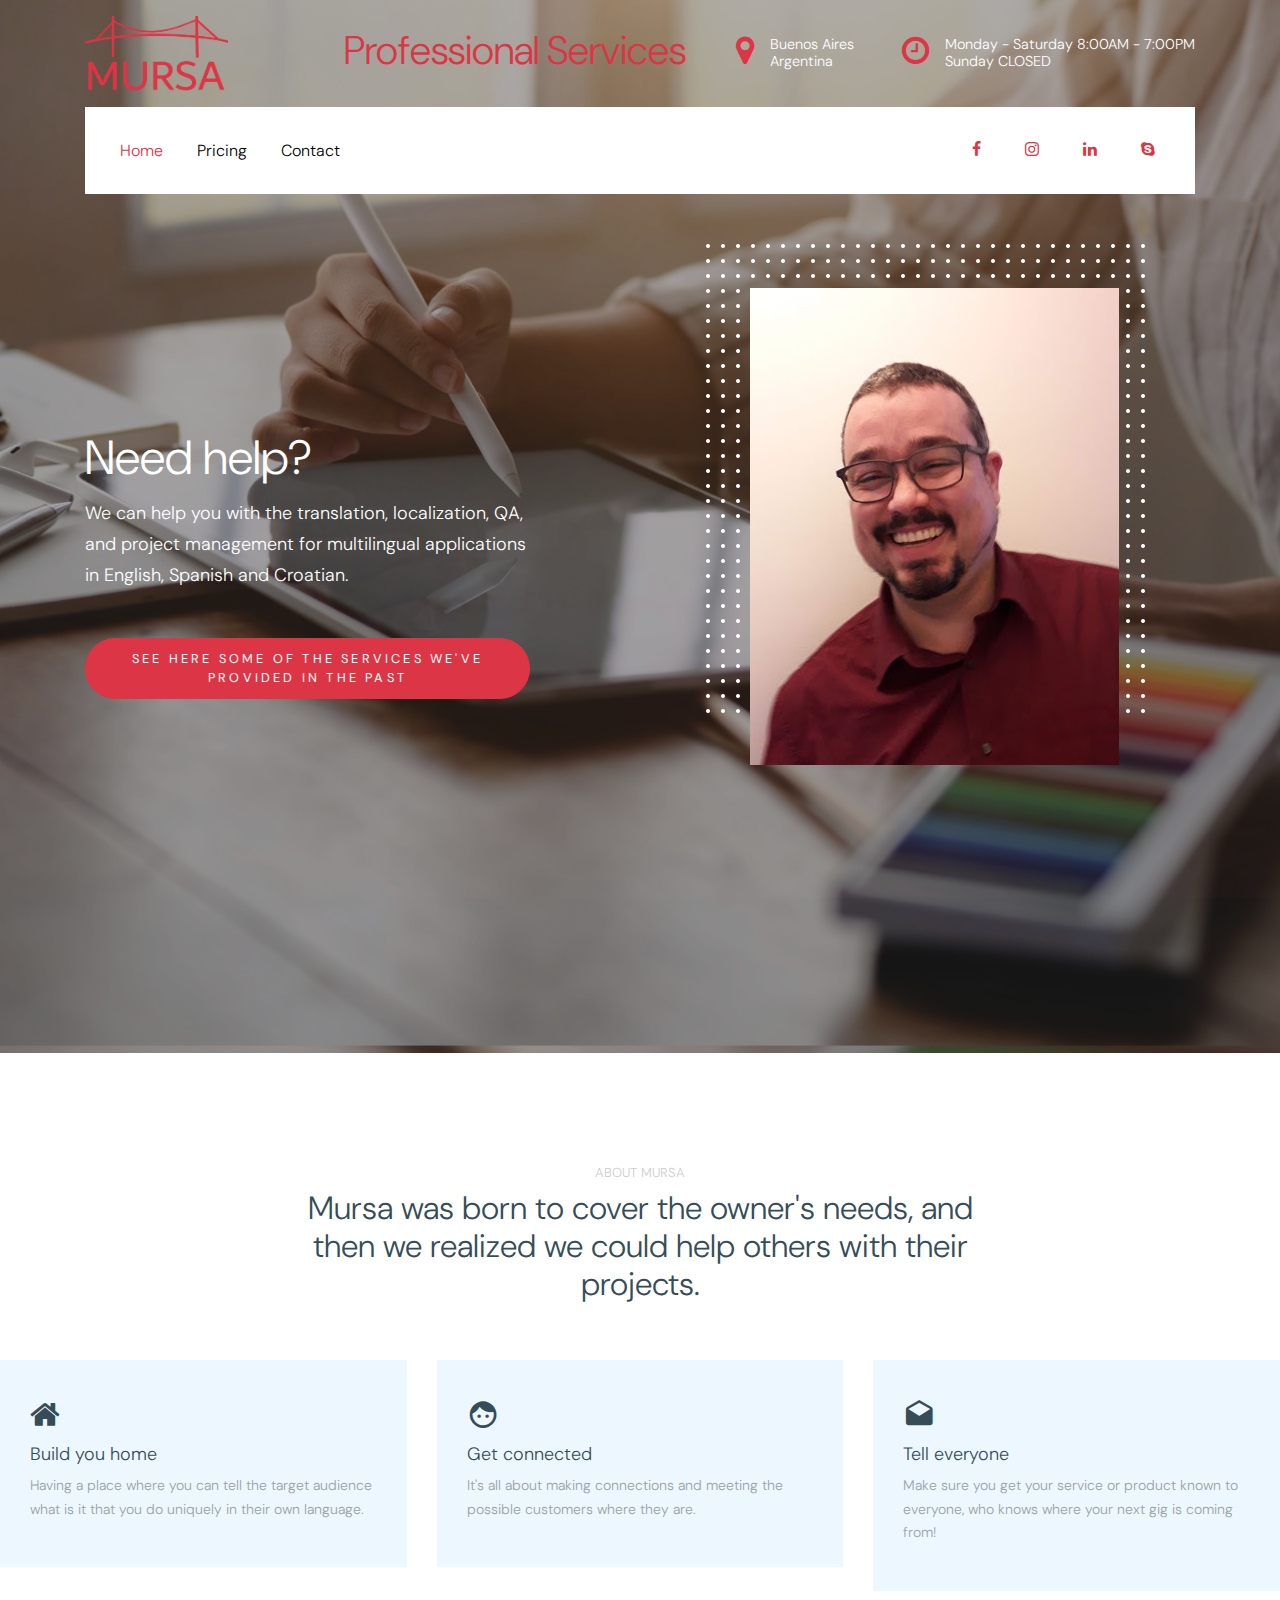
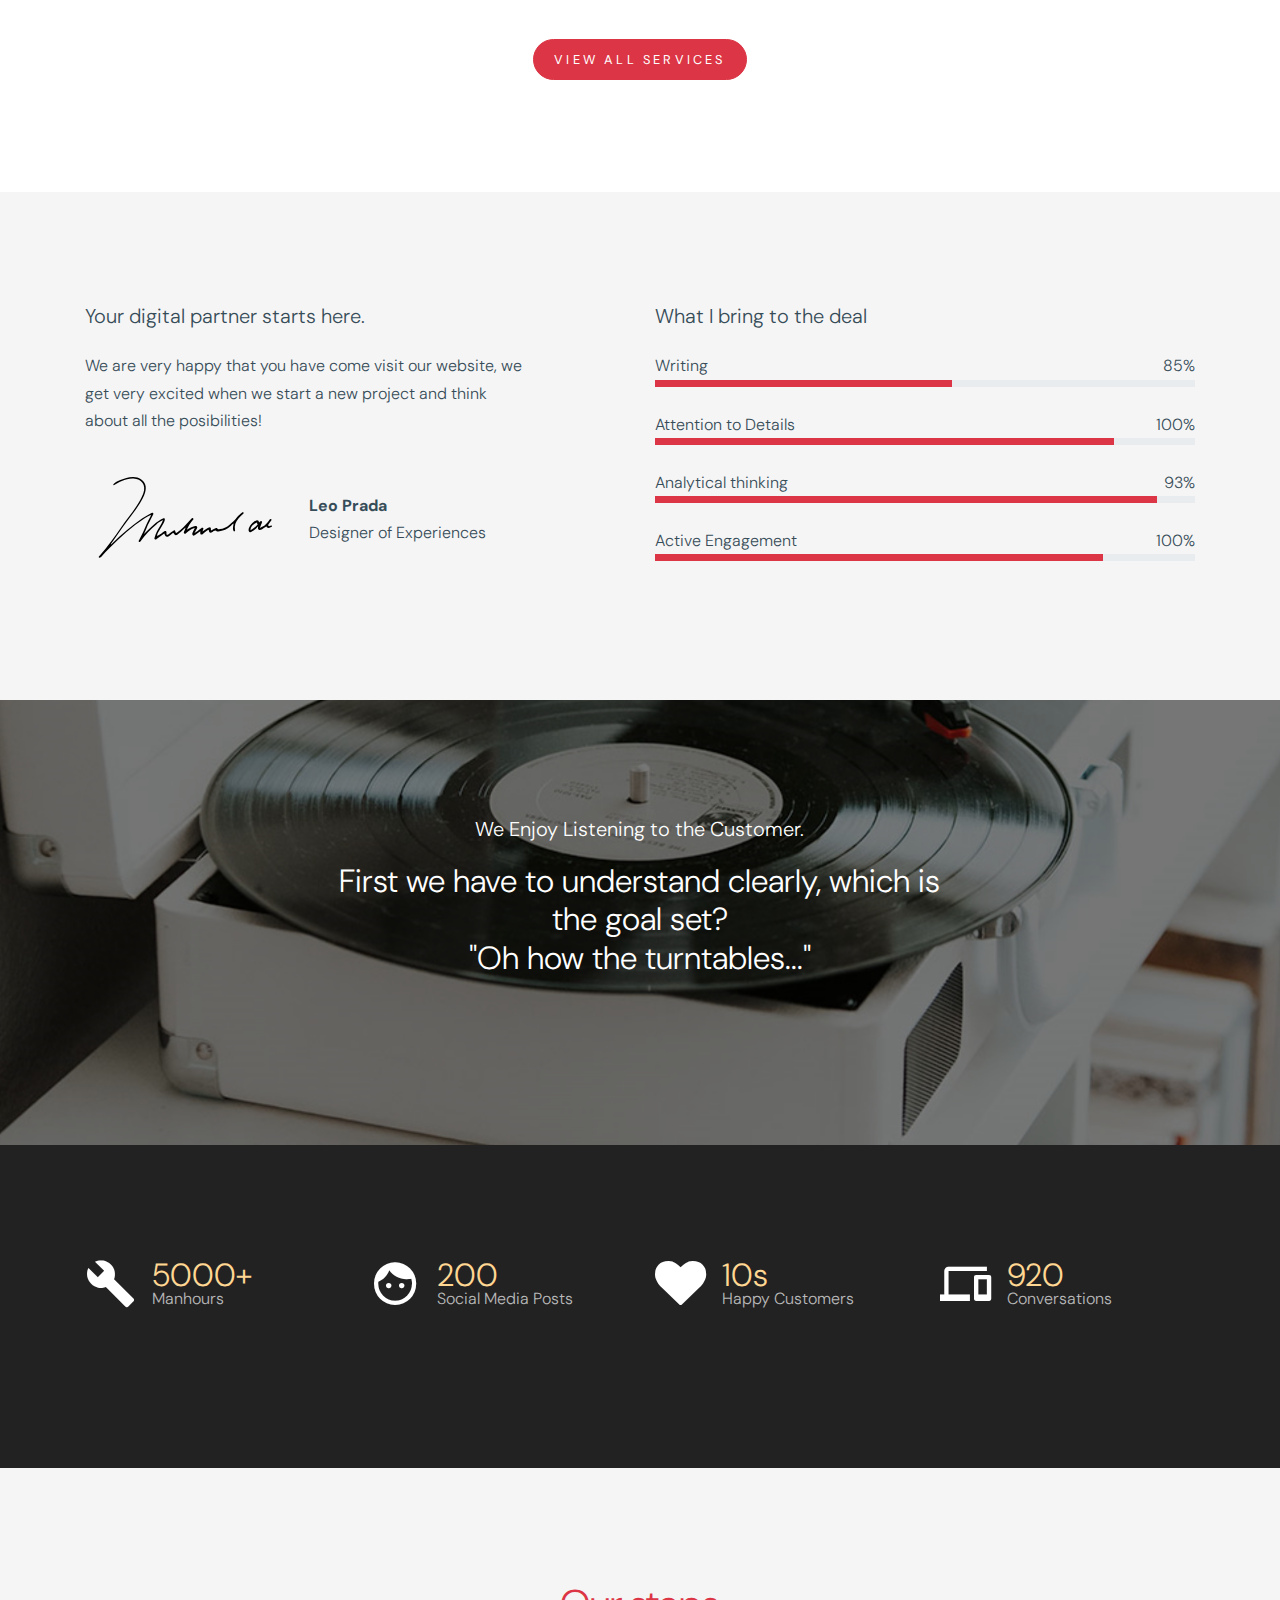
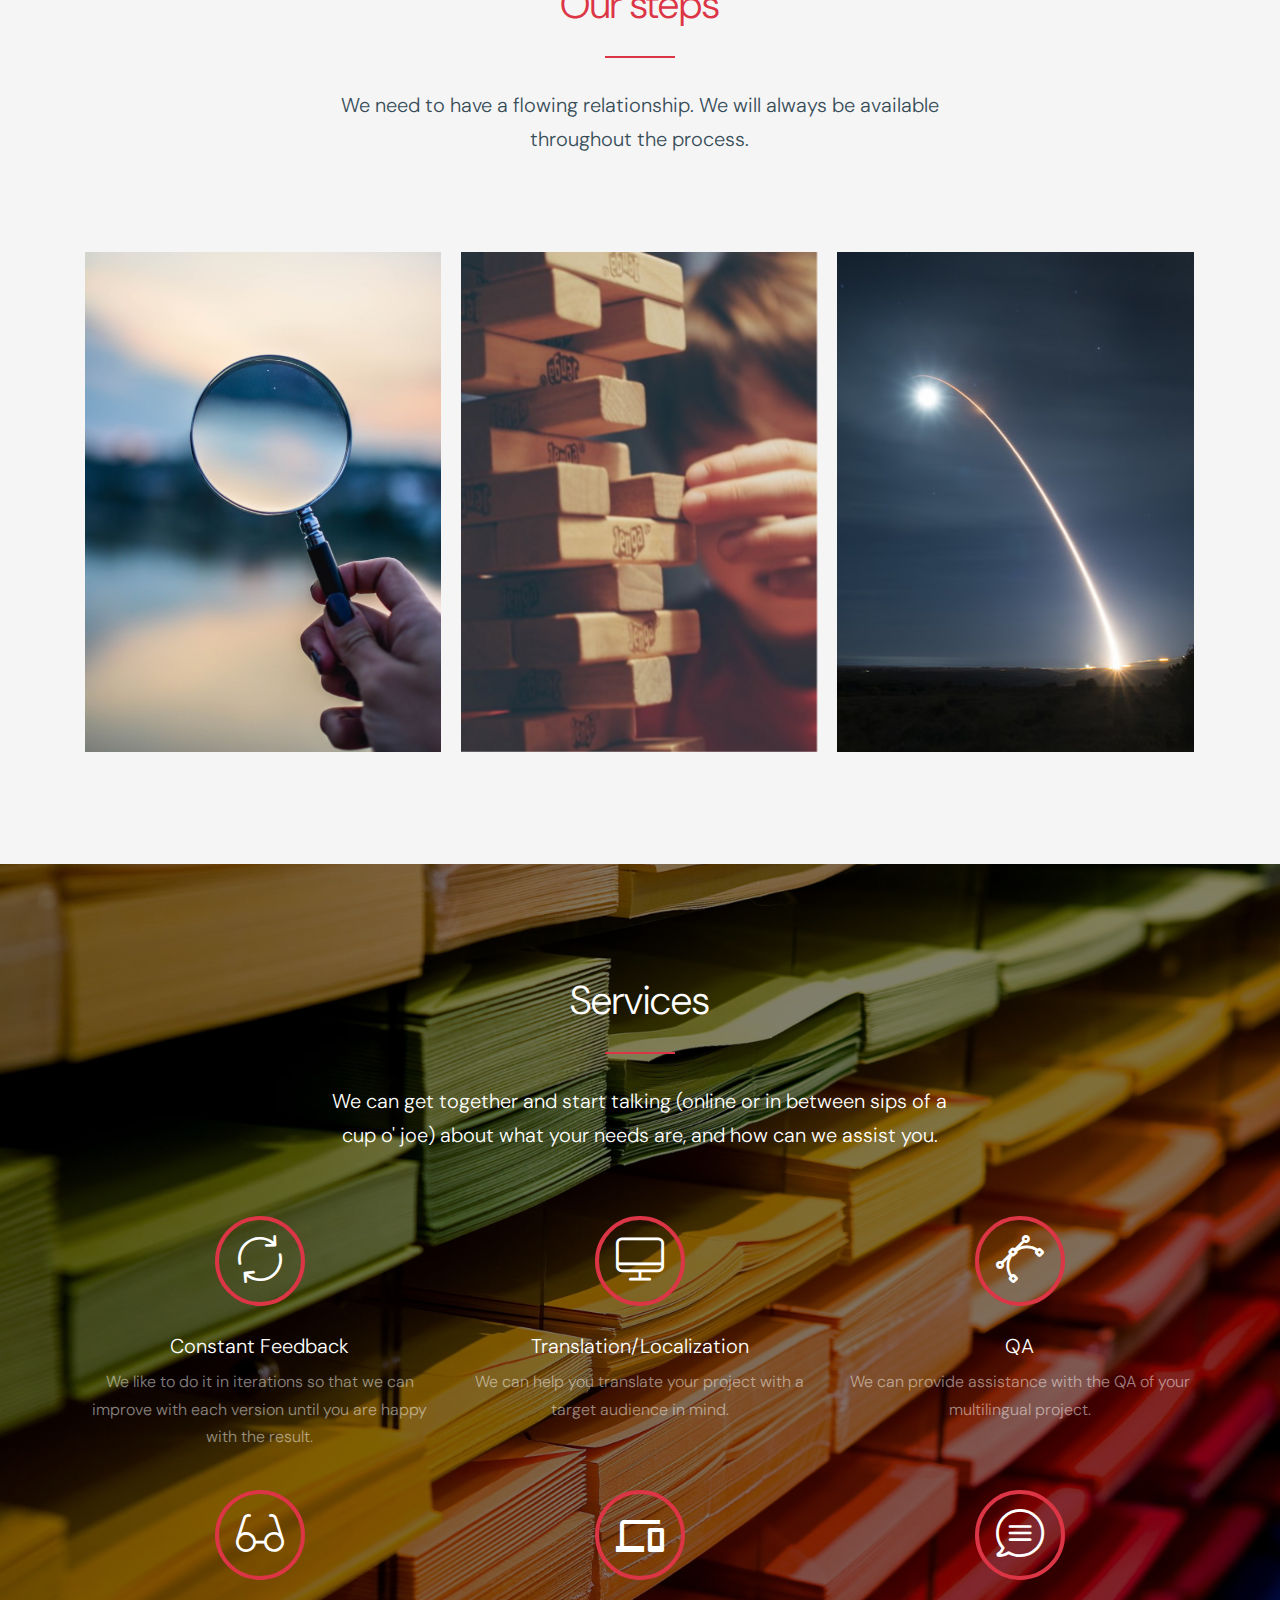
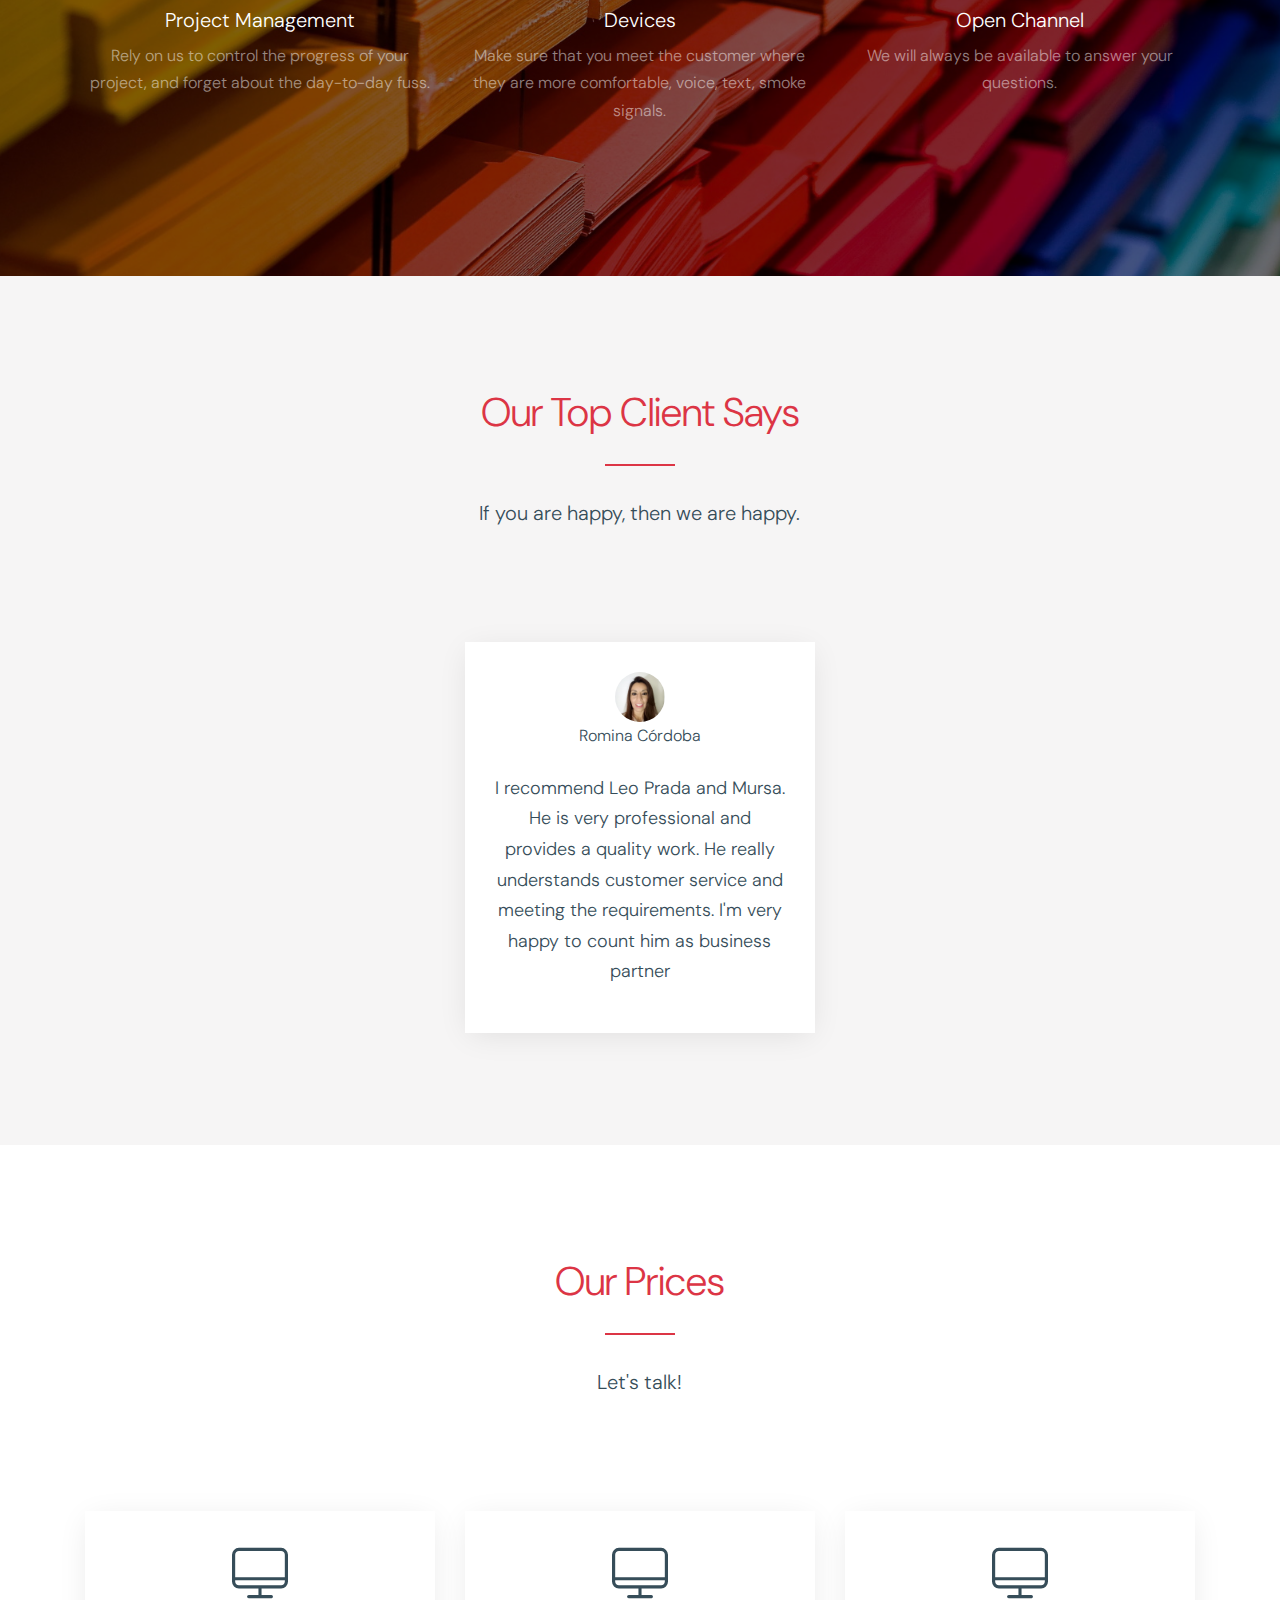
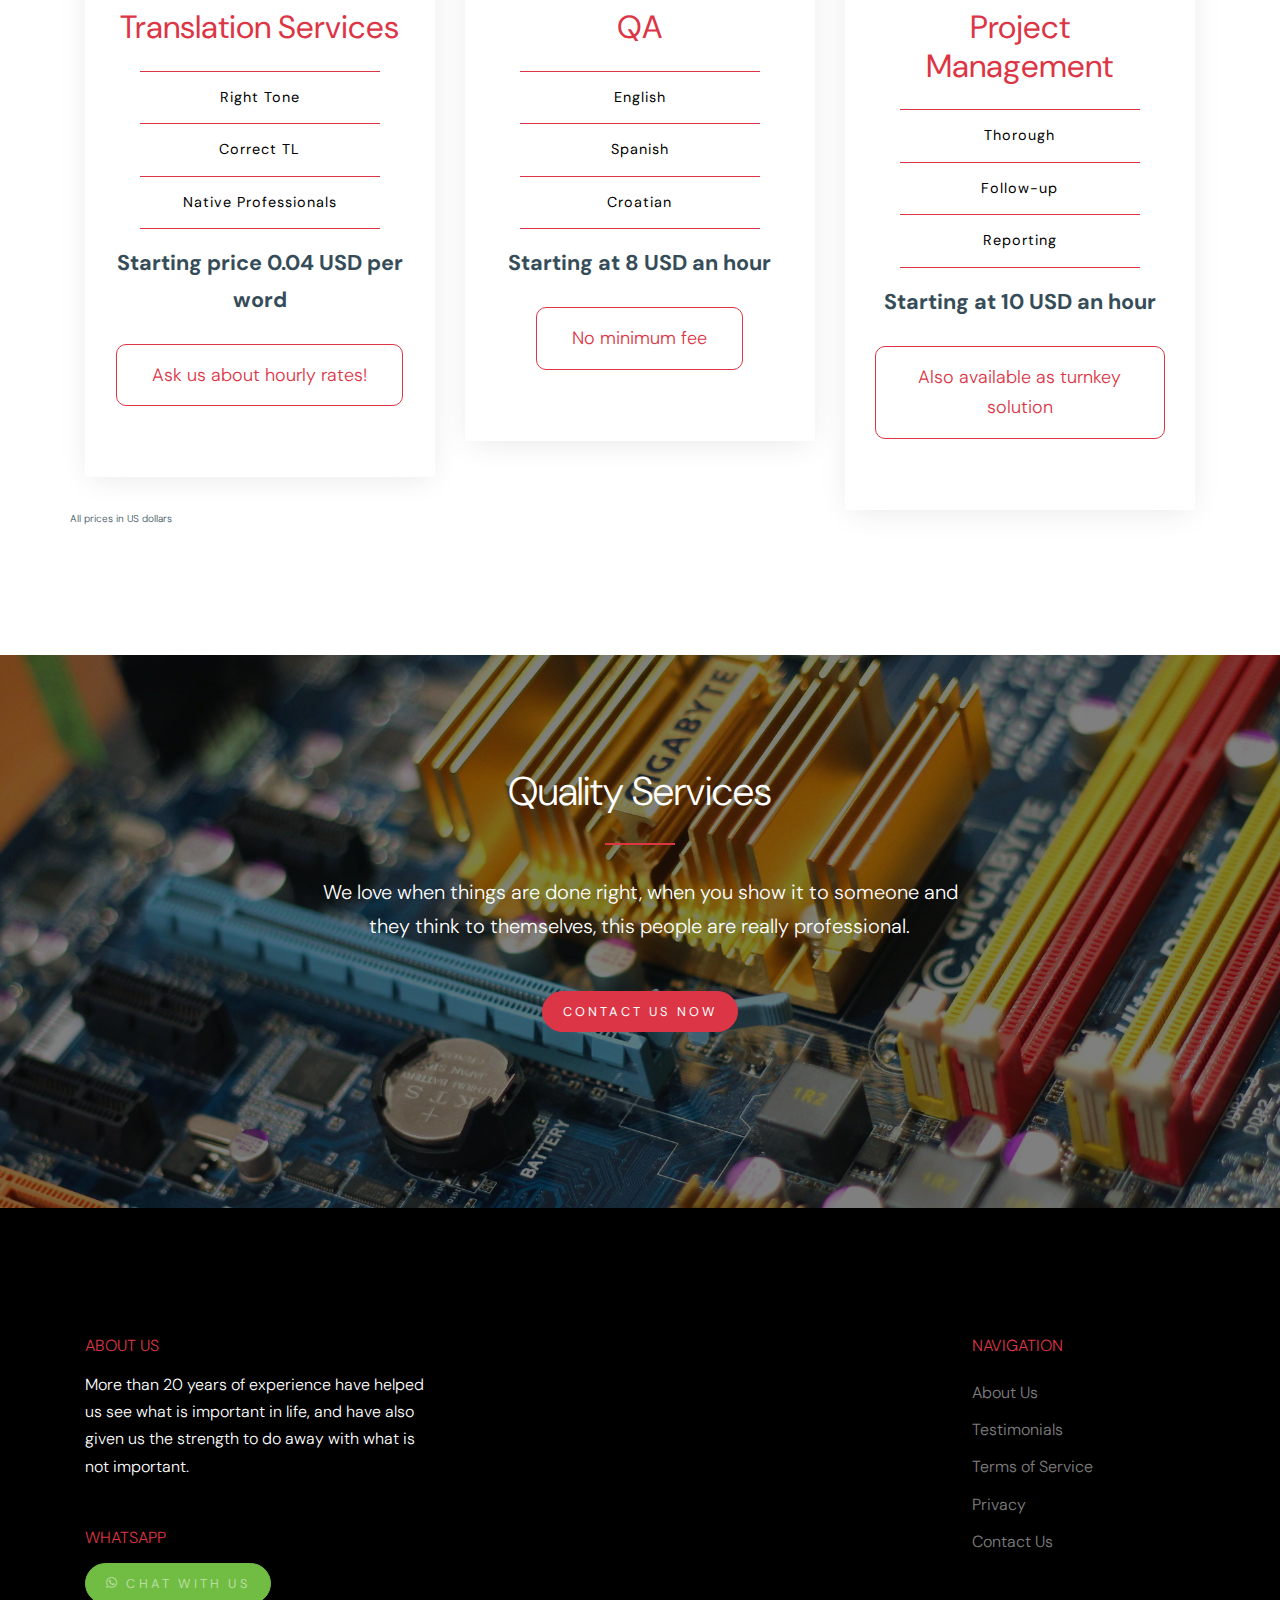
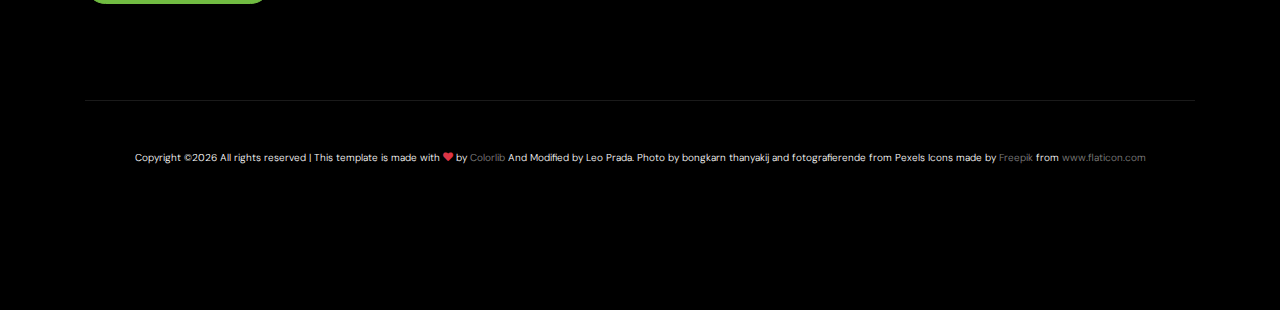
==== commit 20fc56db: "added services" ====
--- a/services.html
+++ b/services.html
@@ -63,7 +63,7 @@
               </div>
               <div class="d-flex site-info align-items-center">
                 <span class="block-icon mr-3"><span class="icon-clock-o"></span></span>
-                <span>Sunday - Friday 8:00AM - 7:00PM <br> Saturday CLOSED</span>
+                <span>Monday - Saturday 8:00AM - 7:00PM <br> Sunday CLOSED</span>
               </div>
               
             </div>
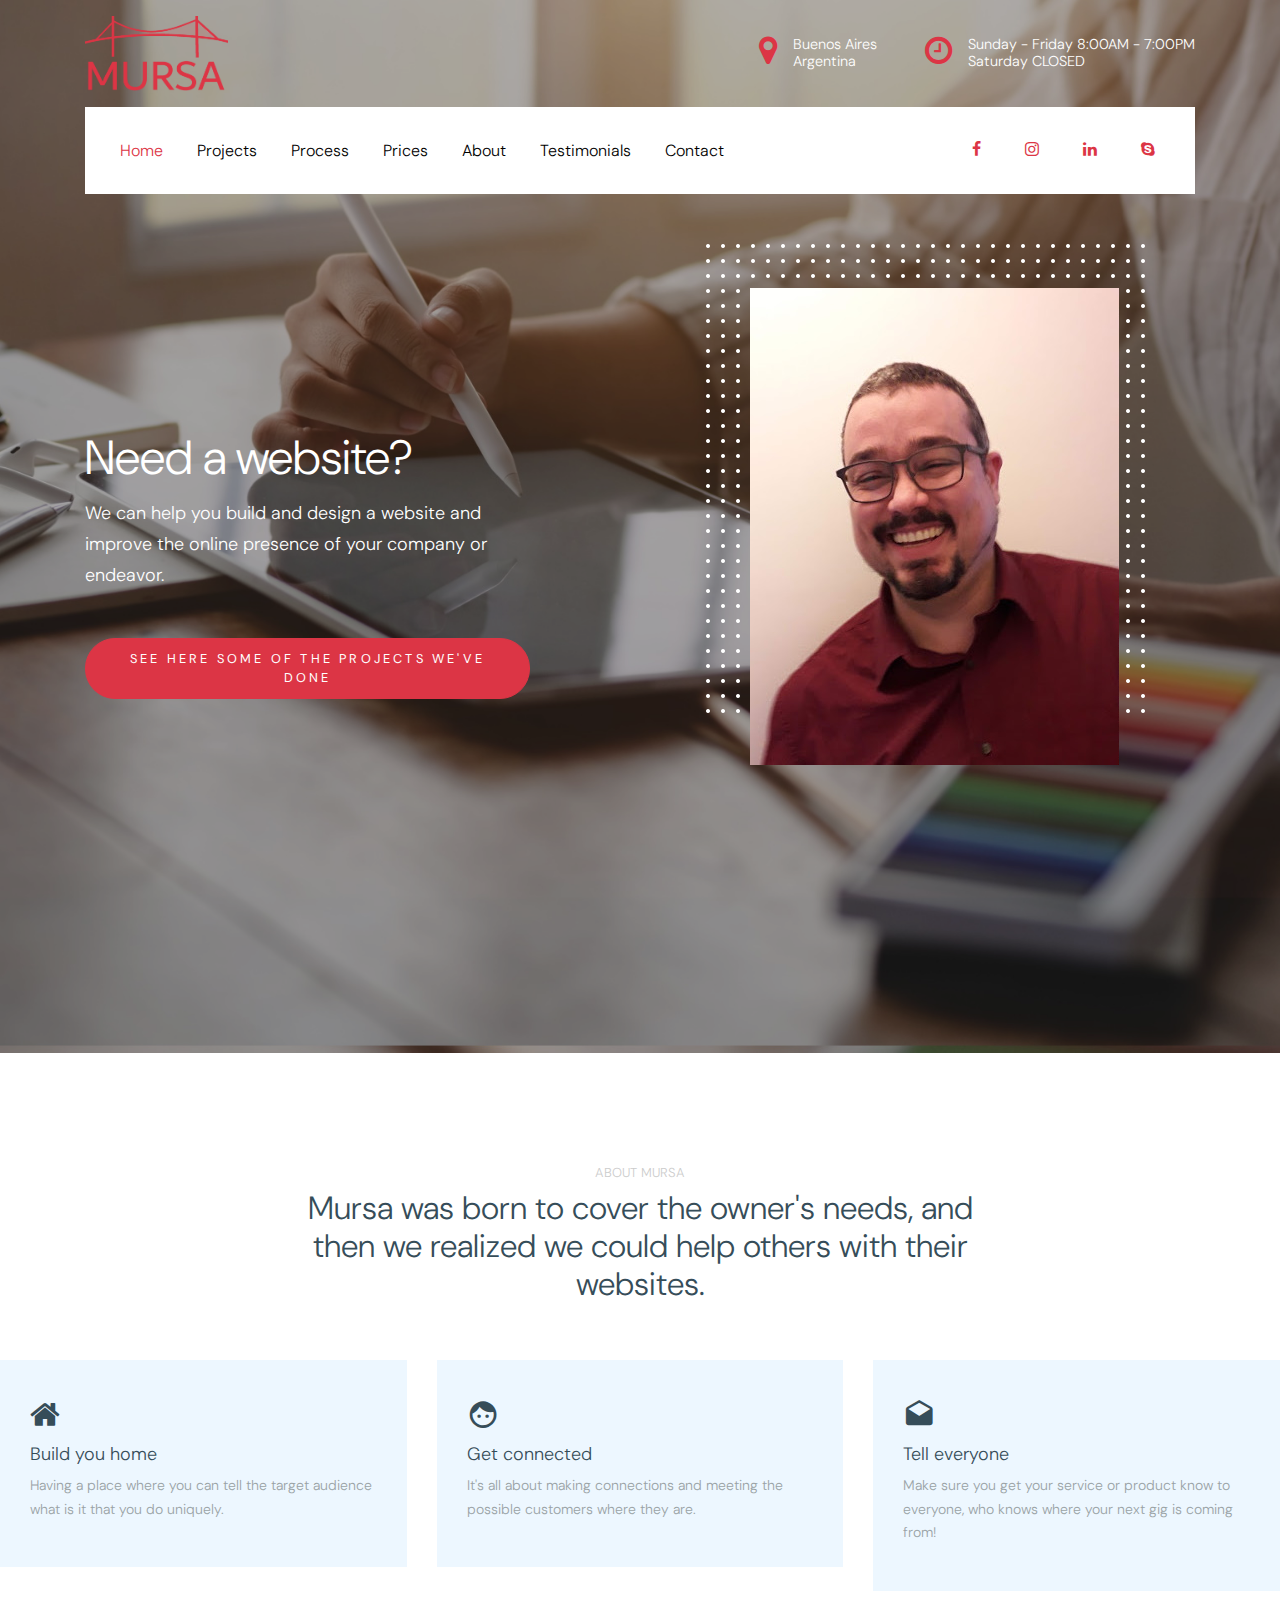
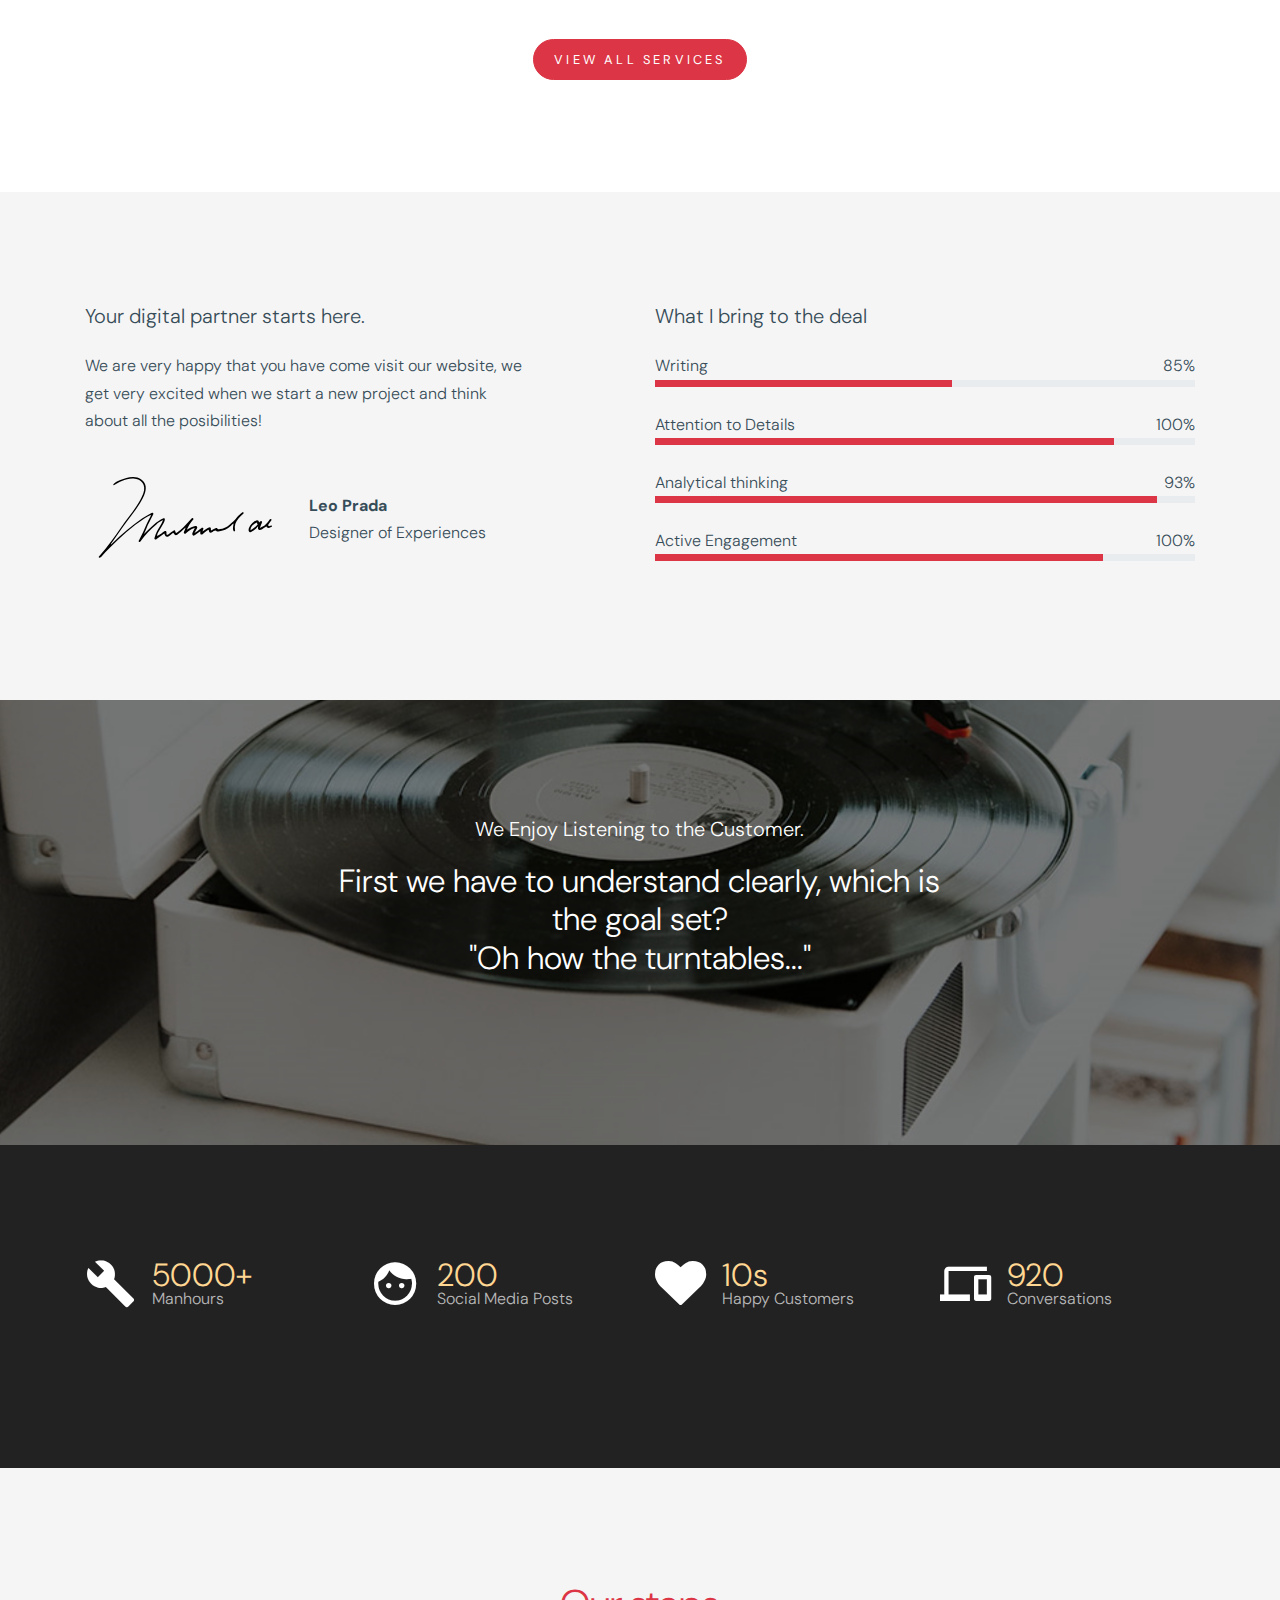
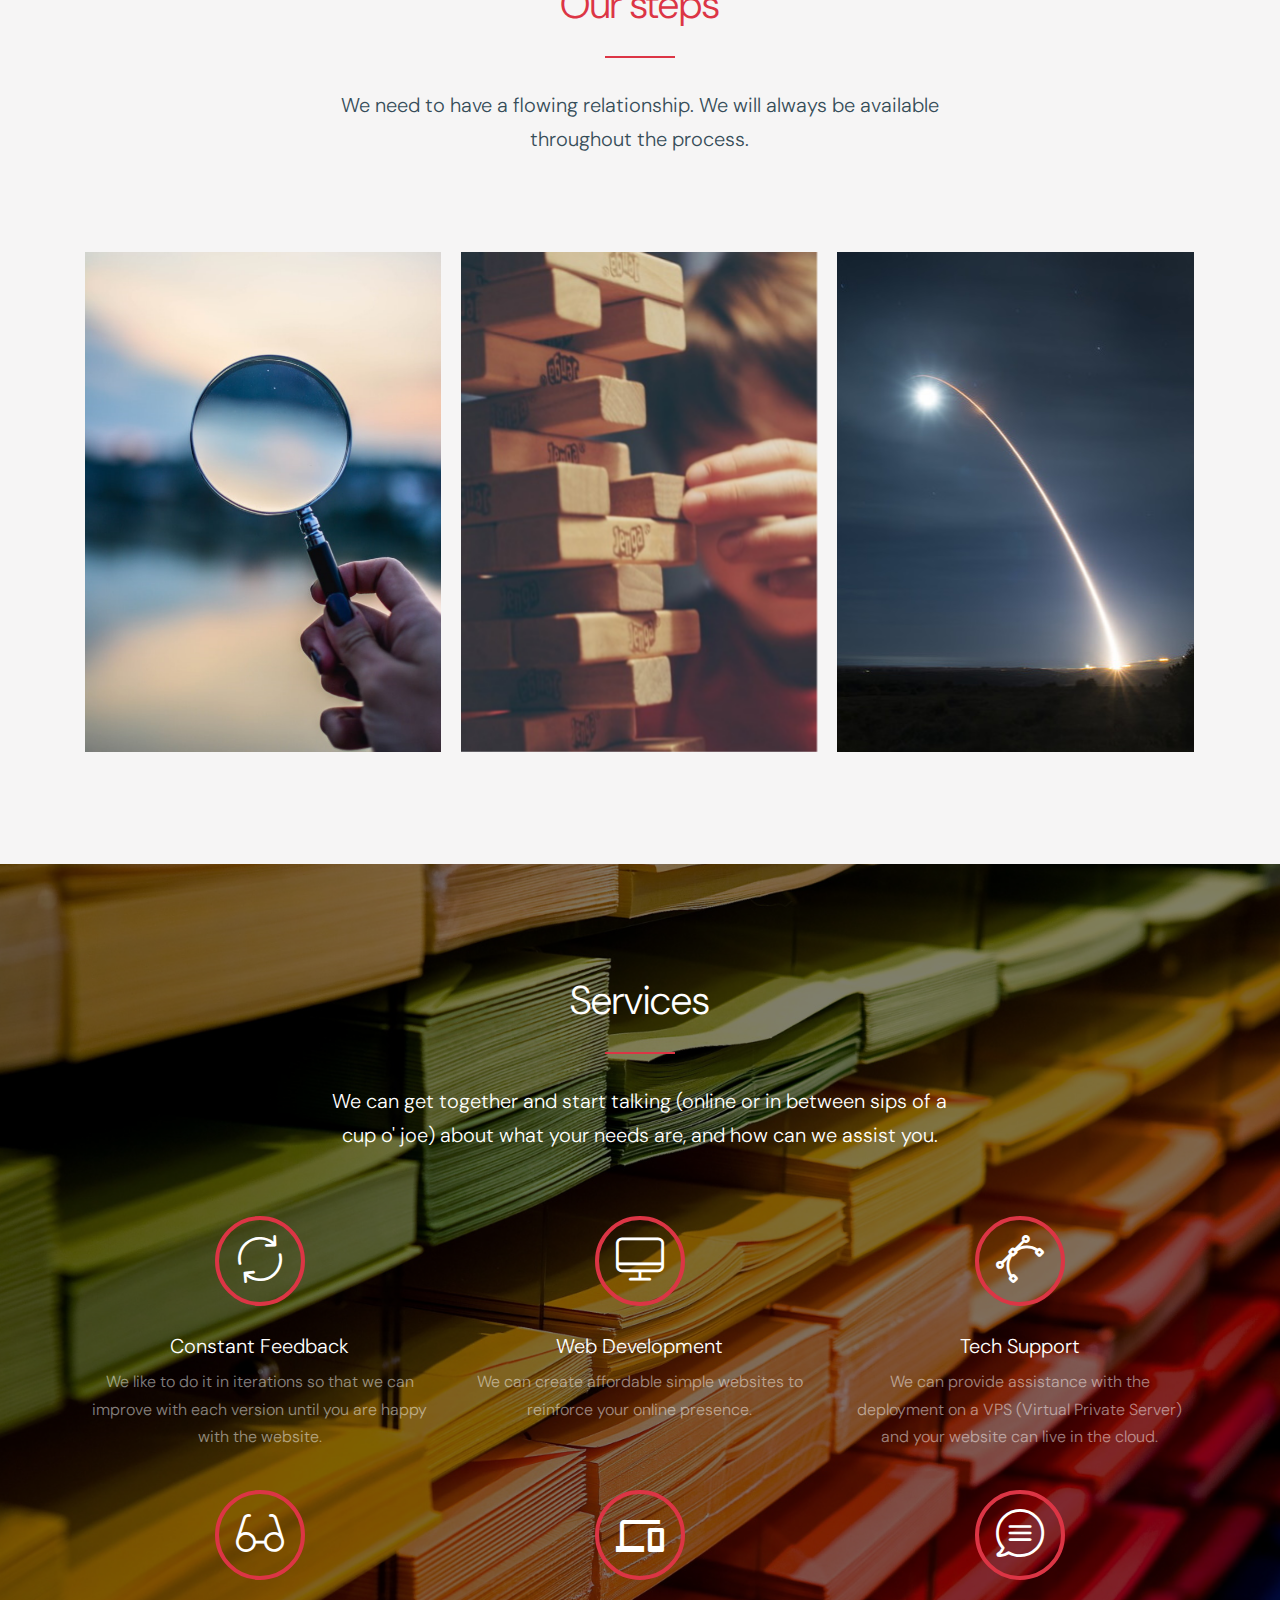
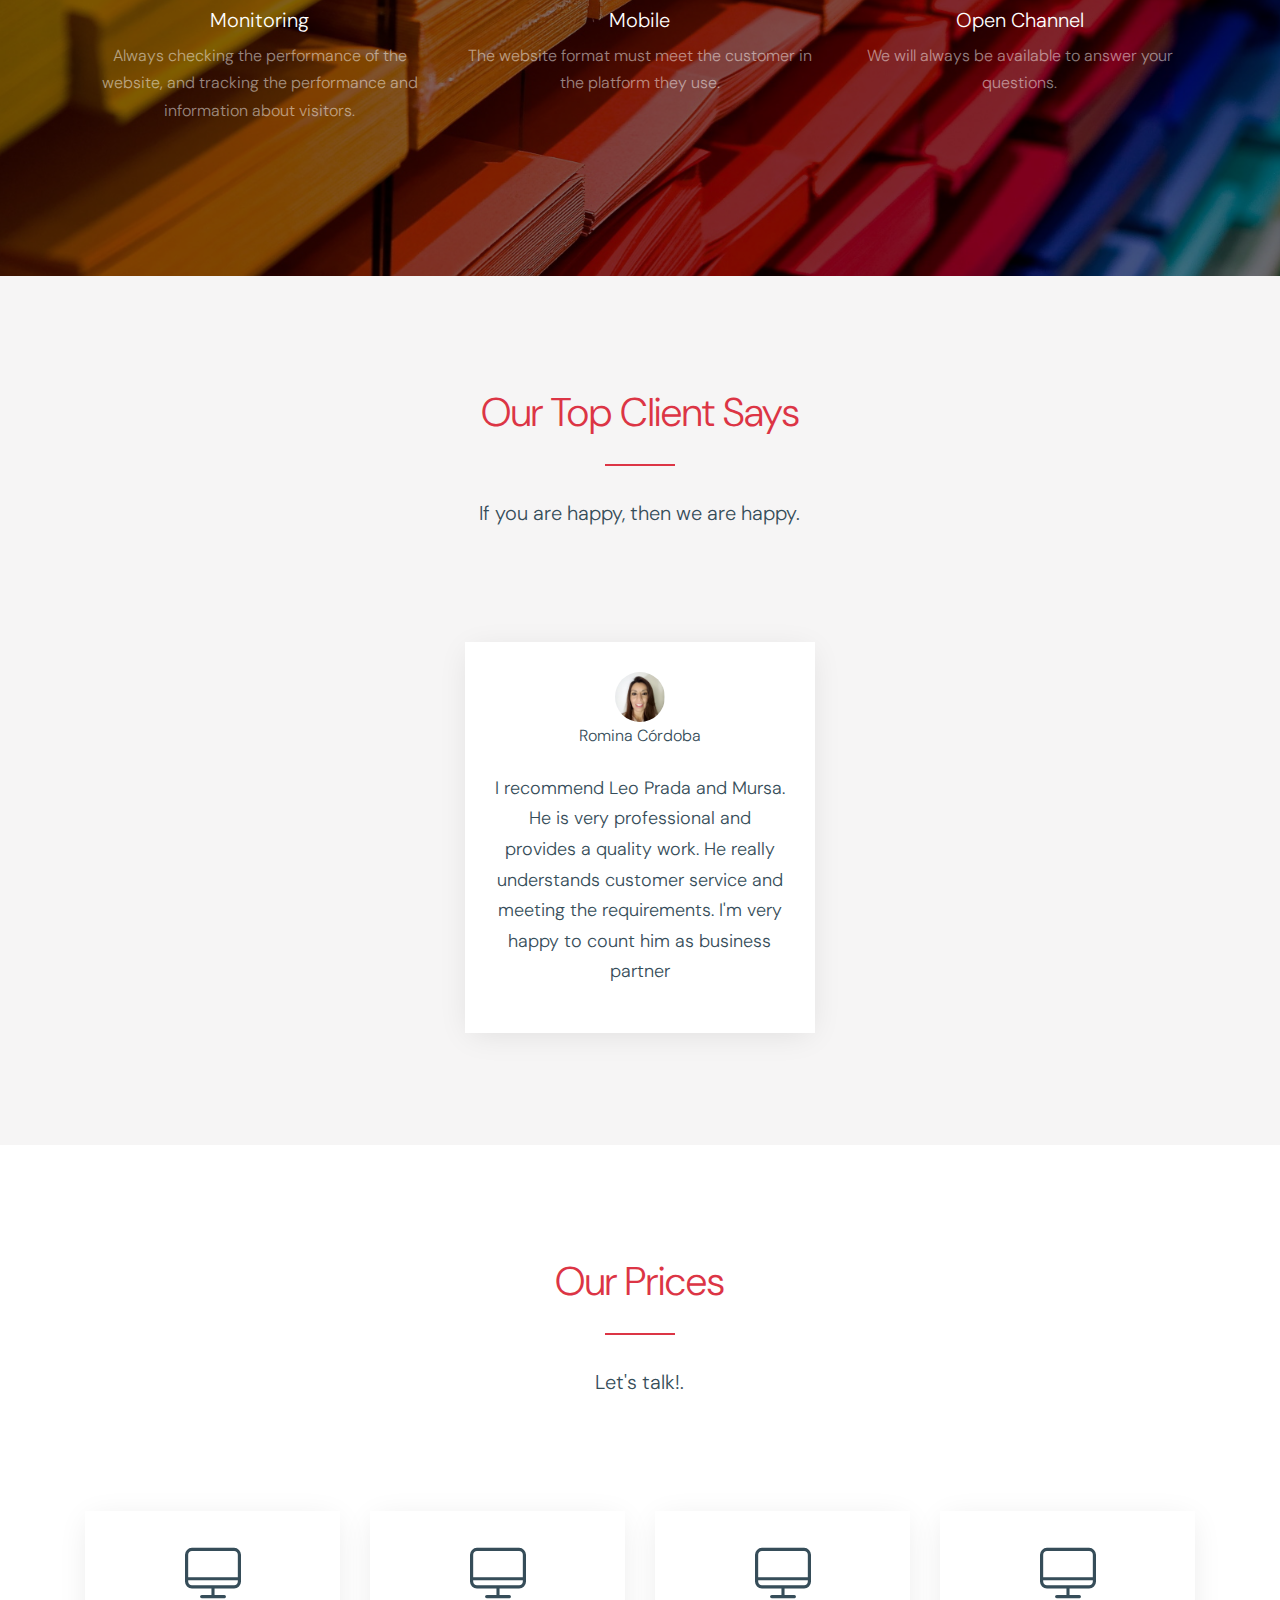
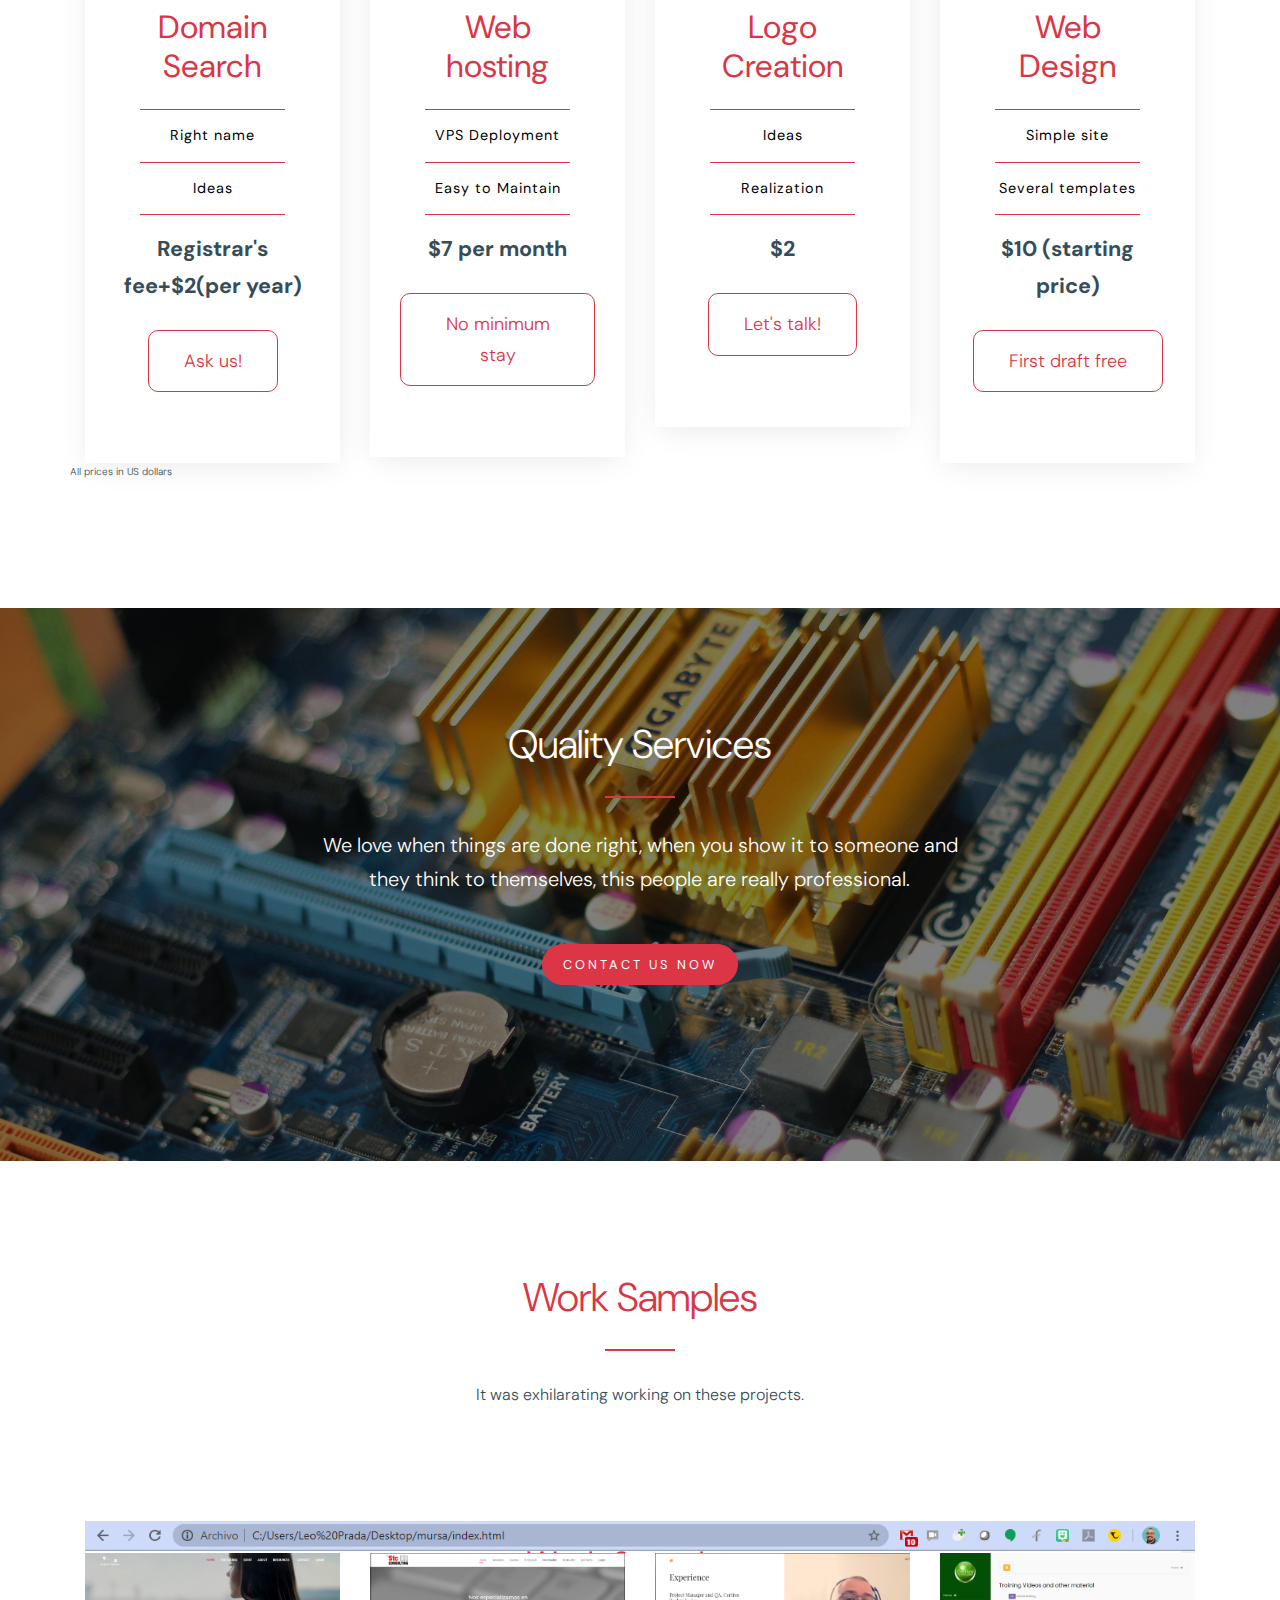
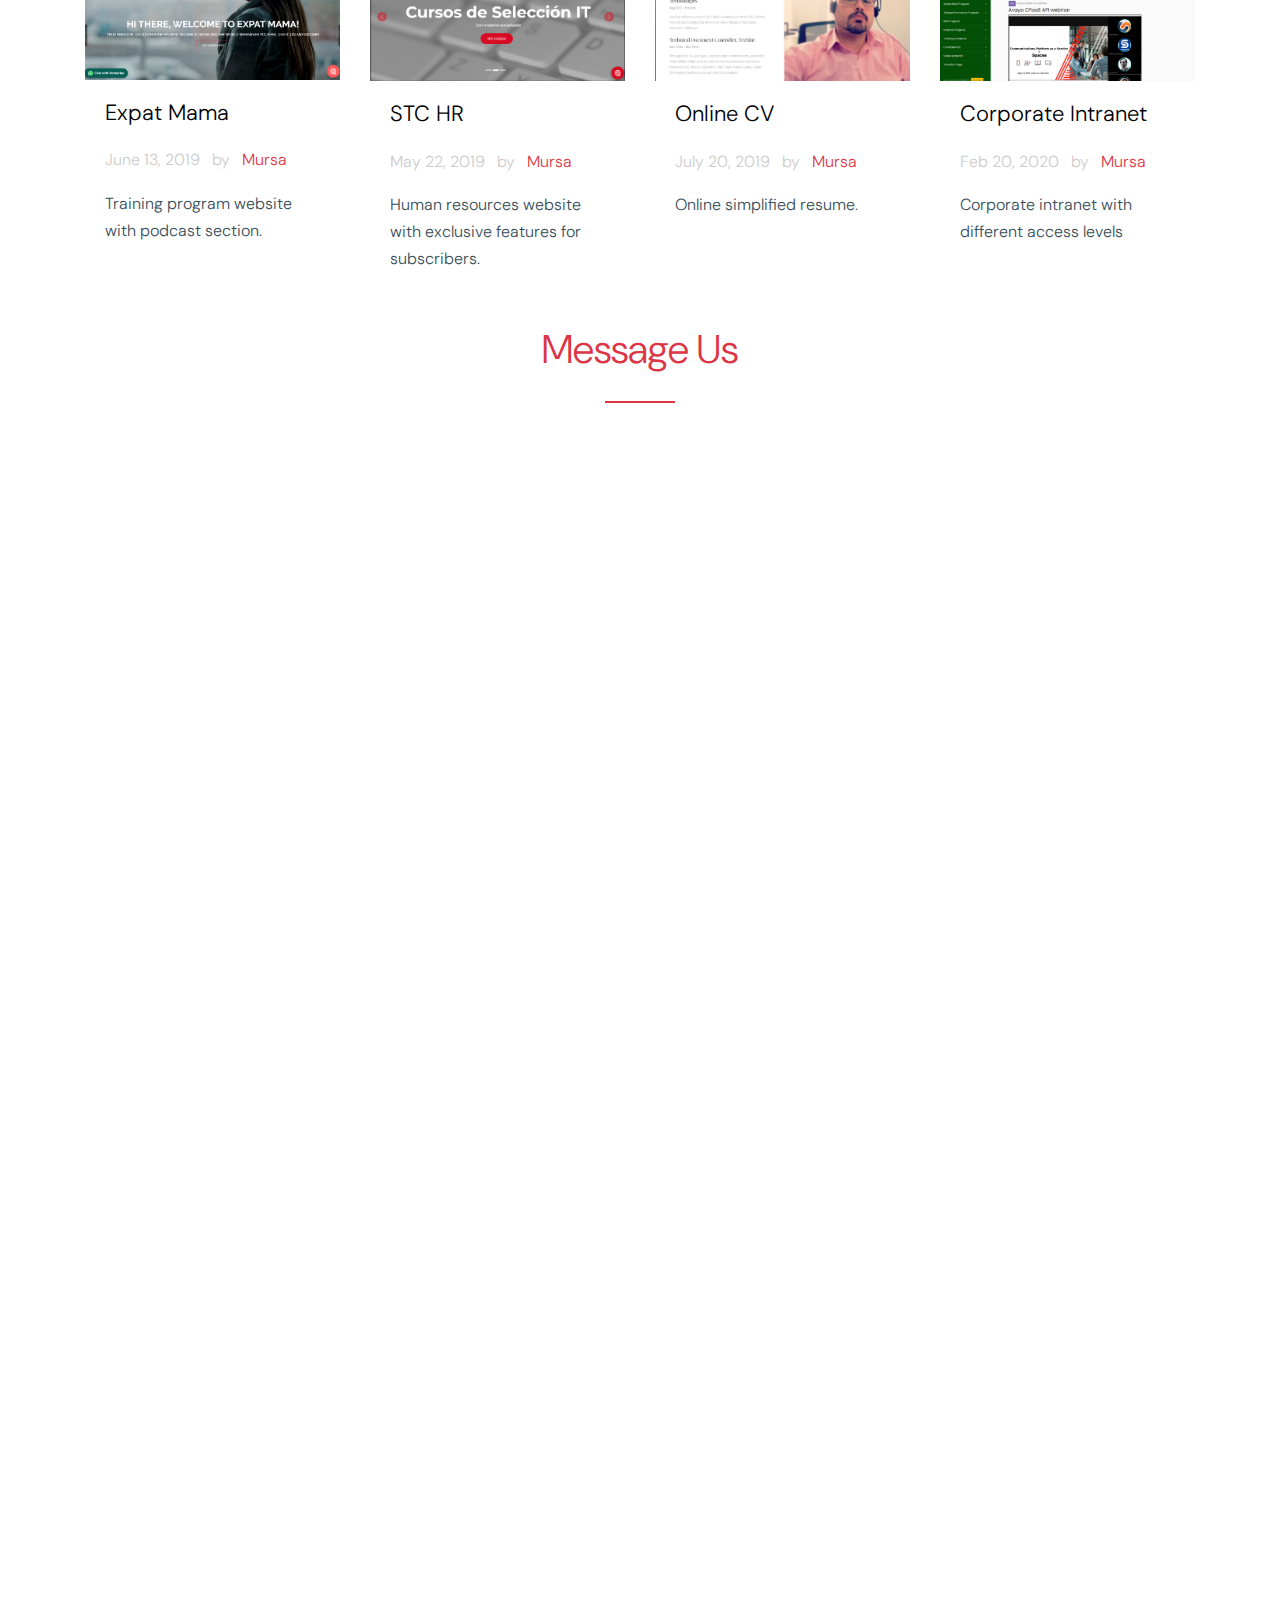
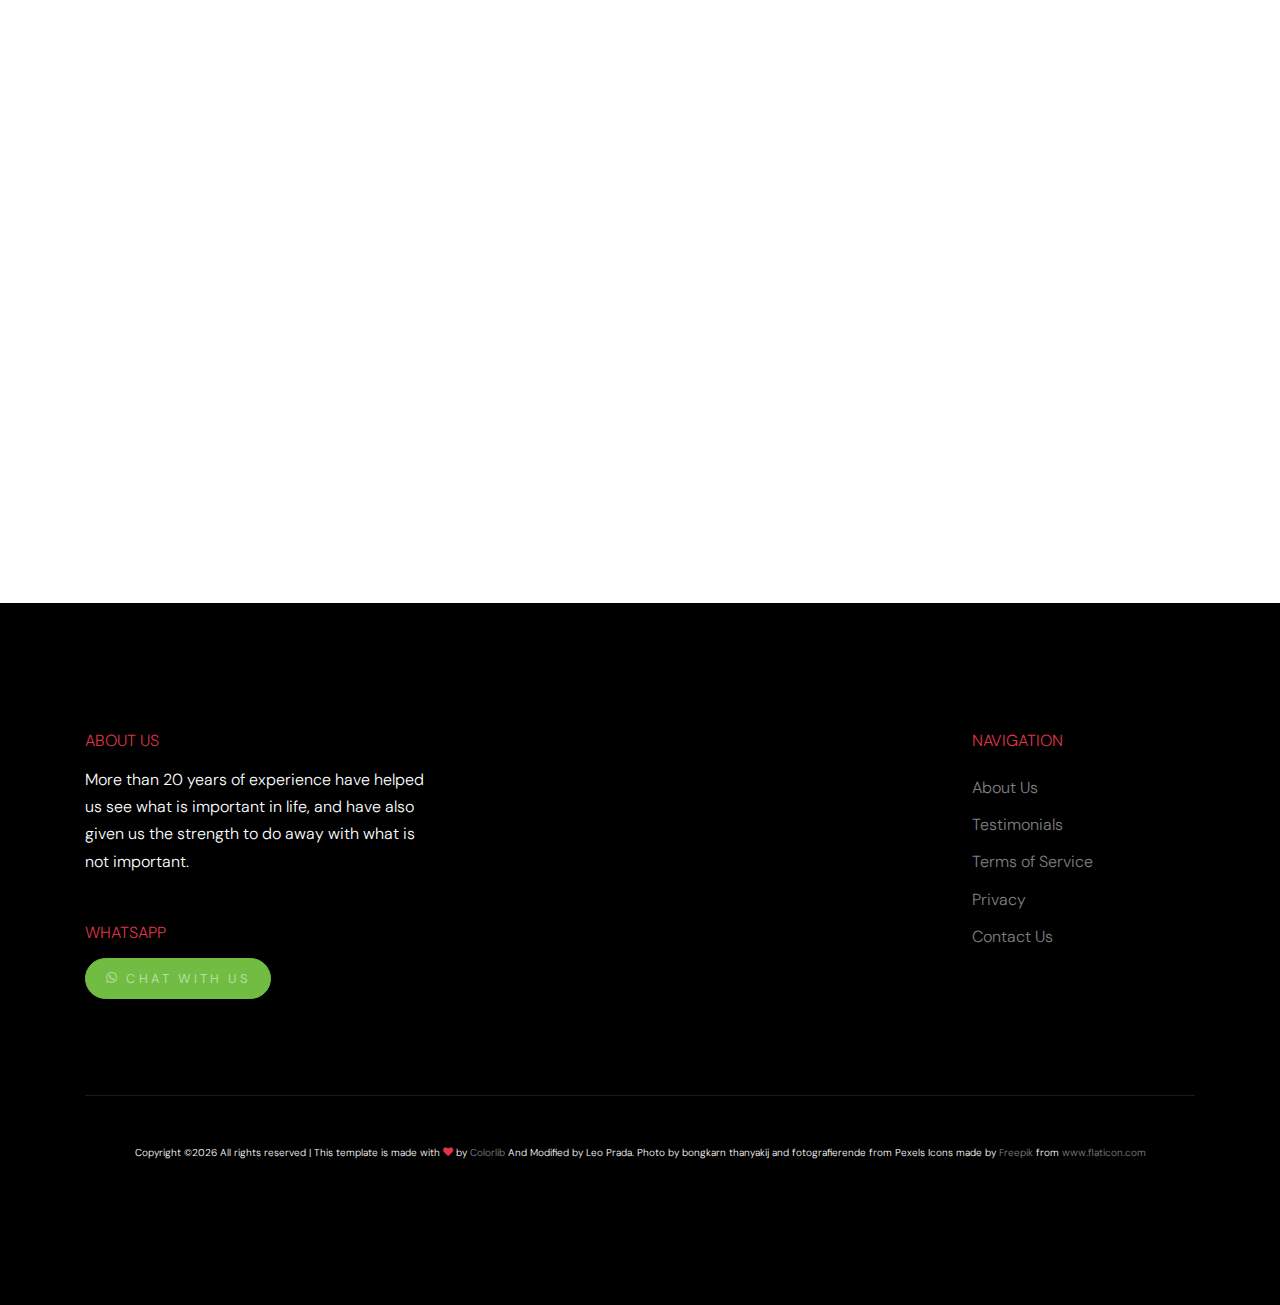
==== commit 1bc7855d: "added link to Google Worskpaces" ====
--- a/services.html
+++ b/services.html
@@ -2,7 +2,7 @@
 <html lang="en">
 
   <head>
-    <title>Mursa &mdash; Professional Services</title>
+    <title>Mursa &mdash; Designs</title>
     <meta charset="utf-8">
     <meta name="viewport" content="width=device-width, initial-scale=1, shrink-to-fit=no">
 	<link rel='icon' href='images/favicon.png' type='image/x-icon'/ >
@@ -51,11 +51,6 @@
               <img class="site-logo-xs" src="images/mursalogoxs.png" alt="Mursa">
 			  
             </div>
-			<div class="site-quick-contact d-none d-lg-flex ml-auto ">
-			<span class="block-icon mr-3" ></span>
-                <h1 style="color:#dc3545">Professional Services</h1>
-			</div>
-			
             <div class="site-quick-contact d-none d-lg-flex ml-auto ">
               <div class="d-flex site-info align-items-center mr-5">
                 <span class="block-icon mr-3"><span class="icon-map-marker"></span></span>
@@ -63,7 +58,7 @@
               </div>
               <div class="d-flex site-info align-items-center">
                 <span class="block-icon mr-3"><span class="icon-clock-o"></span></span>
-                <span>Monday - Saturday 8:00AM - 7:00PM <br> Sunday CLOSED</span>
+                <span>Sunday - Friday 8:00AM - 7:00PM <br> Saturday CLOSED</span>
               </div>
               
             </div>
@@ -80,7 +75,11 @@
               <nav class="site-navigation text-left mr-auto d-none d-lg-block" role="navigation">
                 <ul class="site-menu main-menu js-clone-nav mr-auto ">
                   <li class="active"><a href="index.html" class="nav-link">Home</a></li>
-                  <li><a href="index.html#prices" class="nav-link">Pricing</a></li>
+                  <li><a href="index.html#projects" class="nav-link">Projects</a></li>
+                  <li><a href="index.html#storyline" class="nav-link">Process</a></li>
+                  <li><a href="index.html#prices" class="nav-link">Prices</a></li>
+                  <li><a href="index.html#features" class="nav-link">About</a></li>
+                  <li ><a href="index.html#testimonials" class="nav-link">Testimonials</a></li>
                   <li><a href="index.html#gcontact" class="nav-link">Contact</a></li>
                 </ul>
               </nav>
@@ -104,9 +103,9 @@
         <div class="container">
           <div class="row align-items-center ">
             <div class="col-md-5 mt-5 pt-5">
-              <h1 class="mb-3">Need help?</h1>
-              <p>We can help you with the translation, localization, QA, and project management for multilingual applications in English, Spanish and Croatian.</p>
-              <p class="mt-5"><a href="#services" class="btn btn-primary">See here some of the services we've provided in the past</a></p>
+              <h1 class="mb-3">Need a website?</h1>
+              <p>We can help you build and design a website and improve the online presence of your company or endeavor.</p>
+              <p class="mt-5"><a href="#projects" class="btn btn-primary">See here some of the projects we've done</a></p>
             </div>
             <div class="col-md-5 ml-auto">
               <div class="white-dots">
@@ -123,7 +122,7 @@
         <div class="row justify-content-center text-center">
           <div class="col-md-7 mb-5">
             <h5 class="subtitle">About Mursa</h5>
-            <h2>Mursa was born to cover the owner's needs, and then we realized we could help others with their projects.</h2>
+            <h2>Mursa was born to cover the owner's needs, and then we realized we could help others with their websites.</h2>
           </div>
         </div>
         <div class="row">
@@ -133,7 +132,7 @@
                 <span class="icon-home"></span>
               </span>
               <h3>Build you home</h3>
-              <p>Having a place where you can tell the target audience what is it that you do uniquely in their own language.</p>
+              <p>Having a place where you can tell the target audience what is it that you do uniquely.</p>
             </div>
           </div>
           <div class="col-md-6 col-lg-4 mb-4 mb-lg-0">
@@ -151,7 +150,7 @@
                 <span class="icon-drafts"></span>
               </span>
               <h3>Tell everyone</h3>
-              <p>Make sure you get your service or product known to everyone, who knows where your next gig is coming from!</p>
+              <p>Make sure you get your service or product know to everyone, who knows where your next gig is coming from!</p>
             </div>
           </div>
         </div>
@@ -306,7 +305,7 @@
                 <div class="text">
                   <h3><a href="#storyline">I Still Haven't Found...</a></h3>
                   <span class="category d-block mb-3">Research</span>
-                  <p class="mb-4">Discovery sessions aiming at the gathering of requirements, regarding the company's vision of the world. The goals the project will have.</p>
+                  <p class="mb-4">Discovery sessions aiming at the gathering of requirements, regarding the company's vision of the world. The goals the website will have.</p>
                   <a href="#storyline" class="d-block arrow-wrap"><span class="icon-arrow_forward"></span></a>
                 </div>
               </div>
@@ -315,7 +314,7 @@
                 <div class="text">
                   <h3><a href="#storyline">Our House in the Middle of the Stret</a></h3>
                   <span class="category d-block mb-3">Construction</span>
-                  <p class="mb-4">Building the project in a number of iterations, brick after brick.</p>
+                  <p class="mb-4">Building the website in a number of iterations, brick after brick.</p>
                   <a href="#storyline" class="d-block arrow-wrap"><span class="icon-arrow_forward"></span></a>
                 </div>
               </div>
@@ -323,7 +322,7 @@
               <div class="news-1" style="background-image: url('images/img_10.jpg');">
                 <div class="text">
                   <h3><a href="#storyline">Last Train to London</a></h3>
-                  <span class="category d-block mb-3">Release</span>
+                  <span class="category d-block mb-3">Deployment</span>
                   <p class="mb-4">Finally, once the product is ready to see the light, it is launched and tested.</p>
                   <a href="#storyline" class="d-block arrow-wrap"><span class="icon-arrow_forward"></span></a>
                 </div>
@@ -364,7 +363,7 @@
 			  </span>
               <div class="service-1-contents">
                 <h3>Constant Feedback</h3>
-                <p>We like to do it in iterations so that we can improve with each version until you are happy with the result.</p>
+                <p>We like to do it in iterations so that we can improve with each version until you are happy with the website.</p>
               </div>
             </div>
           </div>
@@ -375,8 +374,8 @@
 				<span class="flaticon-monitor display-4 mb-4 d-inline-block"></span>
               </span>
               <div class="service-1-contents">
-                <h3>Translation/Localization</h3>
-                <p>We can help you translate your project with a target audience in mind.</p>
+                <h3>Web Development</h3>
+                <p>We can create affordable simple websites to reinforce your online presence.</p>
               </div>
             </div>
           </div>
@@ -386,8 +385,8 @@
                 <span class="flaticon-vector display-4  mb-4 d-inline-block"></span>
               </span>
               <div class="service-1-contents">
-                <h3>QA</h3>
-                <p>We can provide assistance with the QA of your multilingual project.</p>
+                <h3>Tech Support</h3>
+                <p>We can provide assistance with the deployment on a VPS (Virtual Private Server) and your website can live in the cloud.</p>
               </div>
             </div>
           </div>
@@ -398,8 +397,8 @@
                 <span class="flaticon-glasses display-4 mb-4 d-inline-block"></span>                
               </span>
               <div class="service-1-contents">
-                <h3>Project Management</h3>
-                <p>Rely on us to control the progress of your project, and forget about the day-to-day fuss.</p>
+                <h3>Monitoring</h3>
+                <p>Always checking the performance of the website, and tracking the performance and information about visitors.</p>
               </div>
             </div>
           </div>
@@ -414,8 +413,8 @@
                 <span class="icon-phonelink"></span>
               </span>
               <div class="service-1-contents">
-                <h3>Devices</h3>
-                <p>Make sure that you meet the customer where they are more comfortable, voice, text, smoke signals.</p>
+                <h3>Mobile</h3>
+                <p>The website format must meet the customer in the platform they use.</p>
               </div>
             </div>
           </div>
@@ -493,65 +492,78 @@
         <div class="row justify-content-center text-center mb-5">
           <div class="col-7 text-center mb-5">
             <h2 class="section-heading text-center">Our Prices</h2>
-            <p class="lead">Let's talk!</p>
+            <p class="lead">Let's talk!.</p>
           </div>
         </div>
         <div class="row ">
-          <div class="col-lg-4 mb-4 mb-lg-0">
+          <div class="col-lg-3 mb-3 mb-lg-0">
             <div class="testimonial-2 text-center">
               <div class="v-card mb-4 text-center">
                 <span class="flaticon-monitor display-4 mb-4 "></span>
-                <h2 class="pricing-title">Translation Services</h2>
+                <h2 class="pricing-title">Domain </br> Search</h2>
               </div>
               <blockquote>
                 <ul class="pricing-features">
-				  <li class="pricing-features-item">Right Tone</li>
-				  <li class="pricing-features-item">Correct TL</li>
-				  <li class="pricing-features-item">Native Professionals</li>
+				  <li class="pricing-features-item">Right name</li>
+				  <li class="pricing-features-item">Ideas</li>
 				</ul>
-				<span class="pricing-price"> Starting price 0.04 USD per word</span>
-				<a href="./index.html#contact" class="pricing-button">Ask us about hourly rates!</a>
+				<span class="pricing-price">Registrar's fee+$2(per year)</span>
+				<a href="./index.html#contact" class="pricing-button">Ask us!</a>
               </blockquote>
               
             </div>
           </div>
-		    <div class="col-lg-4 mb-4 mb-lg-0">
+		    <div class="col-lg-3 mb-3 mb-lg-0">
             <div class="testimonial-2 text-center">
               <div class="v-card mb-4 text-center">
                 <span class="flaticon-monitor display-4 mb-4"></span>
-                <h2 class="pricing-title">QA</h2>
+                <h2 class="pricing-title">Web </br> hosting</h2>
               </div>
               <blockquote>
                 <ul class="pricing-features text-center">
-				  <li class="pricing-features-item">English</li>
-				  <li class="pricing-features-item">Spanish</li>
-				  <li class="pricing-features-item">Croatian</li>
+				  <li class="pricing-features-item">VPS Deployment</li>
+				  <li class="pricing-features-item">Easy to Maintain</li>
 				</ul>
-				<span class="pricing-price">Starting at 8 USD an hour</span>
-				<a href="./index.html#gcontact" class="pricing-button">No minimum fee</a>
+				<span class="pricing-price">$7 per month</span>
+				<a href="./index.html#gcontact" class="pricing-button">No minimum stay</a>
               </blockquote>
               
             </div>
           </div>
-		    <div class="col-lg-4 mb-4 mb-lg-0">
+		    <div class="col-lg-3 mb-3 mb-lg-0">
             <div class="testimonial-2 text-center">
               <div class="v-card mb-4 text-center">
                 <span class="flaticon-monitor display-4 mb-4"></span>
-                <h2 class="pricing-title">Project Management</h2>
+                <h2 class="pricing-title">Logo </br> Creation</h2>
               </div>
               <blockquote>
                 <ul class="pricing-features text-center">
-				  <li class="pricing-features-item">Thorough</li>
-				  <li class="pricing-features-item">Follow-up</li>
-				  <li class="pricing-features-item">Reporting</li>
+				  <li class="pricing-features-item">Ideas</li>
+				  <li class="pricing-features-item">Realization</li>
 				</ul>
-				<span class="pricing-price">Starting at 10 USD an hour</span>
-				<a href="./index.html#gcontact" class="pricing-button">Also available as turnkey solution</a>
+				<span class="pricing-price">$2</span>
+				<a href="./index.html#gcontact" class="pricing-button">Let's talk!</a>
               </blockquote>
               
             </div>
           </div>
-	
+		    <div class="col-lg-3 mb-3 mb-lg-0">
+            <div class="testimonial-2 text-center">
+              <div class="v-card mb-4 text-center">
+                <span class="flaticon-monitor display-4 mb-4"></span>
+                <h2 class="pricing-title">Web </br> Design</h2>
+              </div>
+              <blockquote>
+                <ul class="pricing-features text-center">
+				  <li class="pricing-features-item">Simple site</li>
+				  <li class="pricing-features-item">Several templates</li>
+				</ul>
+				<span class="pricing-price">$10 (starting price)</span>
+				<a href="./index.html#gcontact" class="pricing-button">First draft free</a>
+              </blockquote>
+              
+            </div>
+          </div>
 		  <p style="font-size:10px">All prices in US dollars</p>
         </div>
       </div>
@@ -573,7 +585,90 @@
     </div>
 
 
- 
+    <div id="projects" class="site-section bg-white">
+      <div class="container">
+        <div class="row justify-content-center text-center mb-5">
+          <div class="col-7 text-center mb-5">
+            <h2 class="section-heading text-center">Work Samples</h2>
+            <p>It was exhilarating working on these projects.</p>
+          </div>
+        </div>
+
+        <div class="row">
+		
+		  <div class="col-lg-12 col-md-12 mb-12">
+			<img src="images/navigationbar.png" alt="Image" class="img-fluid">
+		  </div>	 
+		
+          <div class="col-lg-3 col-md-6 mb-3">
+            <div class="post-entry-1 h-100">
+              <a href="http://www.expatmama.life" target="_blank">
+                <img src="images/expatmama.png" alt="Image"
+                 class="img-fluid">
+              </a>
+              <div class="post-entry-1-contents">
+                
+                <h2><a href="http://www.expatmama.life" target="_blank">Expat Mama</a></h2>
+                <span class="meta d-inline-block mb-3">June 13, 2019 <span class="mx-2">by</span> <a href="#">Mursa</a></span>
+                <p>Training program website with podcast section.</p>
+              </div>
+            </div>
+          </div>
+          <div class="col-lg-3 col-md-6 mb-3">
+            <div class="post-entry-1 h-100">
+              <a href="https://www.stchr.com.ar"  target="_blank">
+                <img src="images/stchr.png" alt="Image"
+                 class="img-fluid">
+              </a>
+              <div class="post-entry-1-contents">
+                
+                <h2><a href="https://www.stchr.com.ar" target="_blank">STC HR</a></h2>
+                <span class="meta d-inline-block mb-3">May 22, 2019 <span class="mx-2">by</span> <a href="#">Mursa</a></span>
+                <p>Human resources website with exclusive features for subscribers.</p>
+              </div>
+            </div>
+          </div>
+
+          <div class="col-lg-3 col-md-6 mb-3">
+            <div class="post-entry-1 h-100">
+              <a href="http://www.resume.leoprada.com.ar/index.html" target="_blank">
+                <img src="images/resume.png" alt="Image"
+                 class="img-fluid">
+              </a>
+              <div class="post-entry-1-contents">
+                
+                <h2><a href="http://www.resume.leoprada.com.ar/index.html"target="_blank">Online CV</a></h2>
+                <span class="meta d-inline-block mb-3">July 20, 2019 <span class="mx-2">by</span> <a href="#">Mursa</a></span>
+                <p>Online simplified resume.</p>
+              </div>
+            </div>
+          </div>
+		  
+		   <div class="col-lg-3 col-md-6 mb-3">
+            <div class="post-entry-1 h-100">
+              <a href="http://intranet.certiustech.com/login/login.php?error=notloggedin" target="_blank">
+                <img src="images/intranet.png" alt="Image"
+                 class="img-fluid">
+              </a>
+              <div class="post-entry-1-contents">
+                
+                <h2><a href="http://intranet.certiustech.com/login/login.php?error=notloggedin"target="_blank">Corporate Intranet</a></h2>
+                <span class="meta d-inline-block mb-3">Feb 20, 2020 <span class="mx-2">by</span> <a href="#">Mursa</a></span>
+                <p>Corporate intranet with different access levels</p>
+              </div>
+            </div>
+          </div>
+        </div>
+		
+		<div id="gcontact" class="col-lg-12 col-md-12 mb-12">
+			<h2 class="section-heading text-center">Message Us </h2> 
+			<iframe class="text-center" src="https://docs.google.com/forms/d/e/1FAIpQLSeImrGoAO0oDWhNS_qHbq0EwzXxCBLzzE3cpyQfuGDBVao3Dw/viewform?embedded=true" width="95%" height="1650px" frameborder="0" marginheight="0" marginwidth="0">Loading...</iframe>
+		</div>
+
+      </div>
+    </div>
+
+
     
 
     
